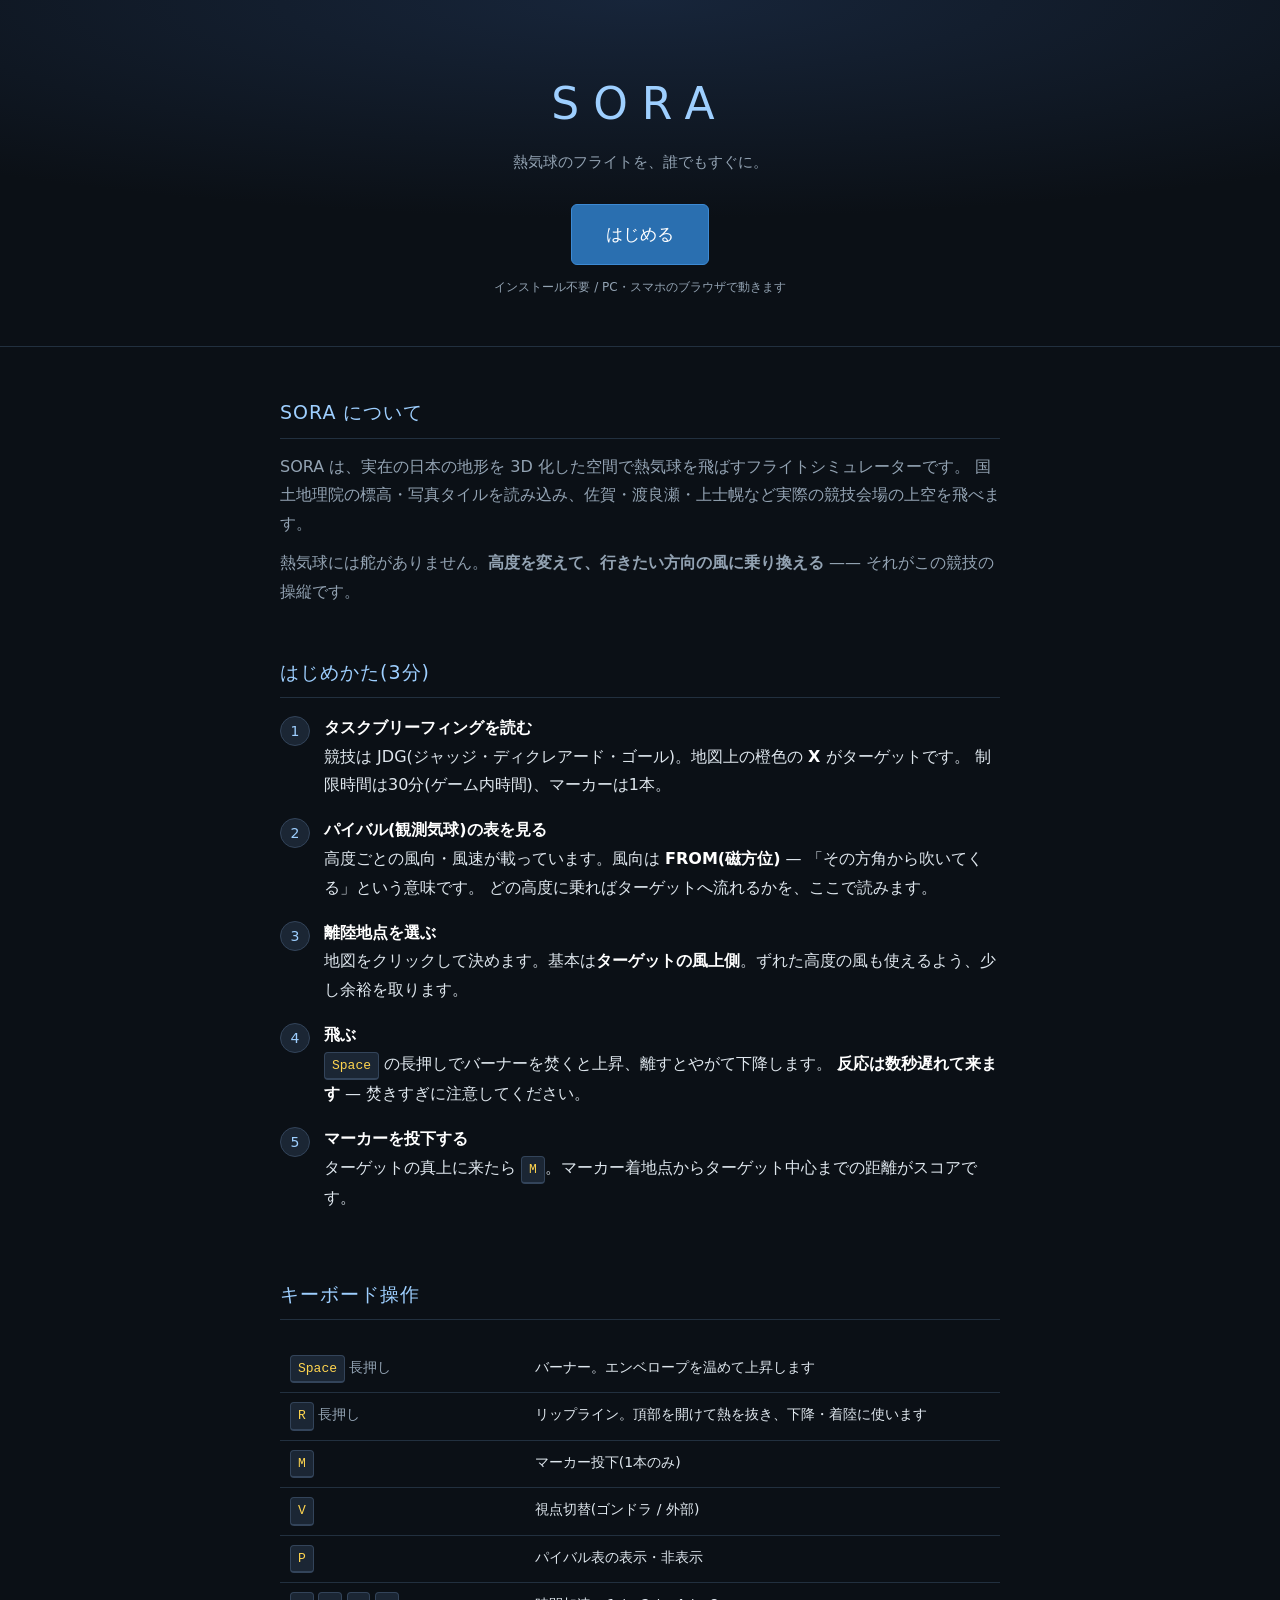
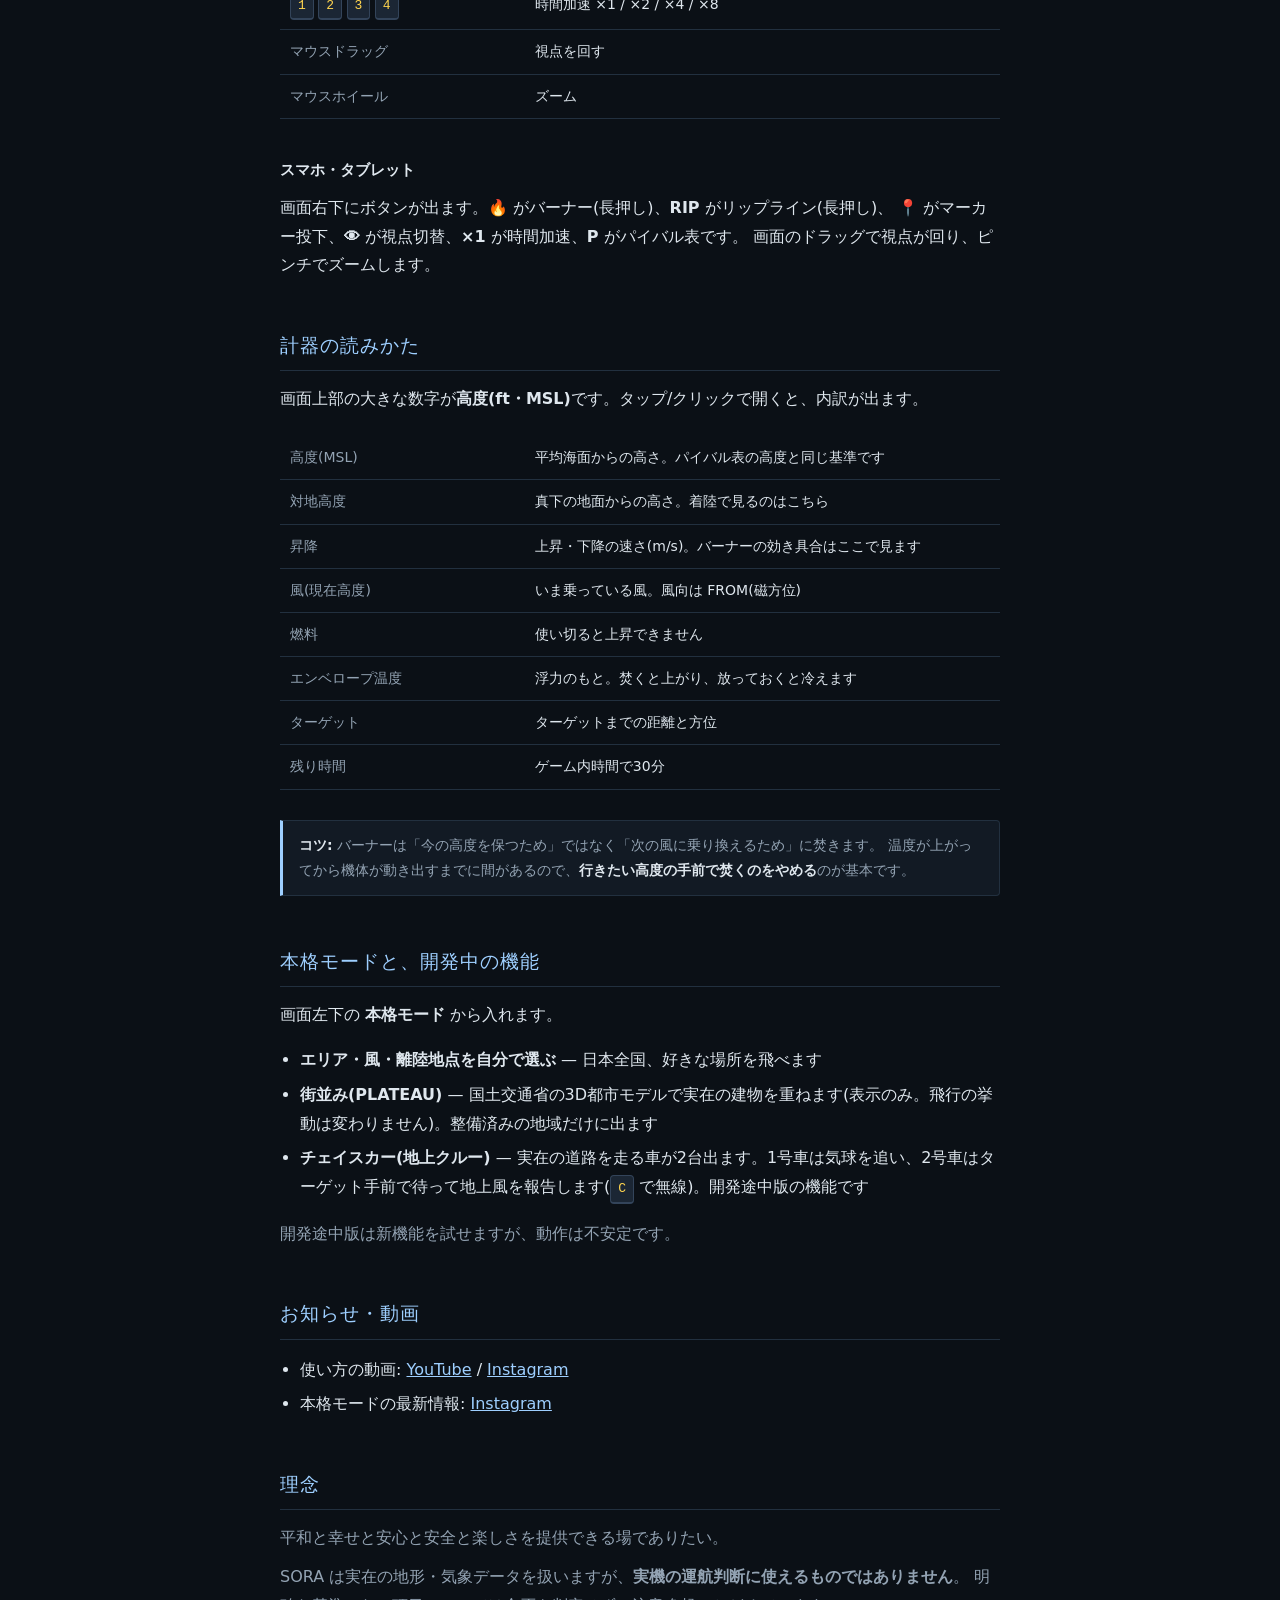
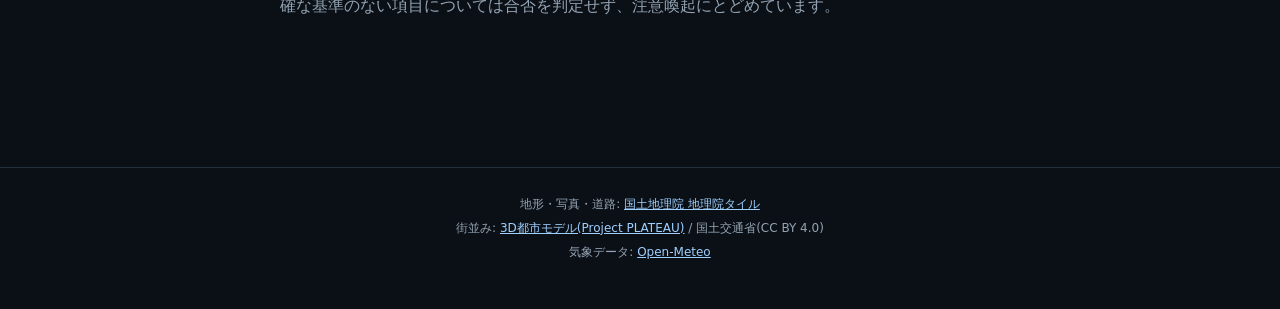
==== index.html @ 47272442 "チュートリアルのホームページを追加(リポジトリ直下 index.html) GitHub Pages の直下(https://rhitomigm-hash.github.io/GameTarget/)" ====
<!DOCTYPE html>
<html lang="ja">
<head>
<meta charset="utf-8">
<meta name="viewport" content="width=device-width, initial-scale=1">
<title>SORA — 熱気球フライトシミュレーター / 操作方法</title>
<meta name="description" content="SORA は実在の日本の地形を3D化した空間で熱気球を飛ばすフライトシミュレーターです。操作方法とはじめかた。">
<style>
  :root {
    --bg: #0b1016;
    --bg2: #121a24;
    --line: #22303f;
    --fg: #dfe7ee;
    --dim: #93a3b3;
    --accent: #9ecfff;
    --key: #ffd54f;
  }
  * { box-sizing: border-box; }
  body {
    margin: 0;
    background: var(--bg);
    color: var(--fg);
    font-family: "Hiragino Kaku Gothic ProN", "Yu Gothic", Meiryo, system-ui, sans-serif;
    line-height: 1.8;
    -webkit-text-size-adjust: 100%;
  }
  a { color: var(--accent); }
  .wrap { max-width: 760px; margin: 0 auto; padding: 0 20px 80px; }

  /* ---- ヘッダー ---- */
  header {
    text-align: center;
    padding: 64px 20px 48px;
    border-bottom: 1px solid var(--line);
    background: radial-gradient(120% 90% at 50% 0%, #17253a 0%, var(--bg) 70%);
  }
  .logo { font-size: 44px; letter-spacing: 14px; color: var(--accent); margin: 0 0 6px; font-weight: 400; }
  .tagline { color: var(--dim); margin: 0 0 28px; font-size: 15px; }
  .cta {
    display: inline-block; padding: 14px 34px; border-radius: 6px;
    background: #2a6fb0; color: #fff; text-decoration: none; font-size: 17px;
    border: 1px solid #3d8ad4;
  }
  .cta:hover { background: #337fc6; }
  .cta-note { color: var(--dim); font-size: 12px; margin-top: 12px; }

  /* ---- 本文 ---- */
  h2 {
    font-size: 19px; color: var(--accent); font-weight: 500;
    margin: 48px 0 14px; padding-bottom: 8px; border-bottom: 1px solid var(--line);
    letter-spacing: 1px;
  }
  h3 { font-size: 15px; color: var(--fg); margin: 26px 0 8px; font-weight: 600; }
  p { margin: 10px 0; }
  .lead { color: var(--dim); }

  /* ---- 操作表 ---- */
  .tablewrap { overflow-x: auto; }
  table { border-collapse: collapse; width: 100%; margin: 12px 0; font-size: 14px; }
  th, td { text-align: left; padding: 9px 10px; border-bottom: 1px solid var(--line); vertical-align: top; }
  th { color: var(--dim); font-weight: 500; white-space: nowrap; width: 34%; }
  kbd {
    display: inline-block; font-family: Consolas, monospace; font-size: 13px;
    color: var(--key); background: #1b2634; border: 1px solid #33445a;
    border-bottom-width: 2px; border-radius: 4px; padding: 1px 7px; white-space: nowrap;
  }

  /* ---- 手順 ---- */
  ol.steps { padding-left: 0; list-style: none; counter-reset: s; margin: 16px 0; }
  ol.steps > li {
    counter-increment: s; position: relative; padding: 0 0 16px 44px; margin: 0;
  }
  ol.steps > li::before {
    content: counter(s); position: absolute; left: 0; top: 2px;
    width: 28px; height: 28px; line-height: 28px; text-align: center;
    border-radius: 50%; background: #1b2634; border: 1px solid #33445a;
    color: var(--accent); font-size: 14px;
  }
  ol.steps b { color: #fff; }

  .note {
    background: var(--bg2); border: 1px solid var(--line); border-left: 3px solid var(--accent);
    border-radius: 0 4px 4px 0; padding: 12px 16px; margin: 18px 0; font-size: 14px; color: var(--dim);
  }
  .note b { color: var(--fg); }

  ul.plain { padding-left: 20px; }
  ul.plain li { margin: 6px 0; }

  footer {
    border-top: 1px solid var(--line); margin-top: 56px; padding: 24px 20px 48px;
    color: var(--dim); font-size: 12px; text-align: center; line-height: 2;
  }
  @media (max-width: 480px) {
    .logo { font-size: 34px; letter-spacing: 8px; }
    th { width: 40%; }
  }
</style>
</head>
<body>

<header>
  <h1 class="logo">SORA</h1>
  <p class="tagline">熱気球のフライトを、誰でもすぐに。</p>
  <a class="cta" href="./prototype/">はじめる</a>
  <div class="cta-note">インストール不要 / PC・スマホのブラウザで動きます</div>
</header>

<div class="wrap">

<h2>SORA について</h2>
<p class="lead">
  SORA は、実在の日本の地形を 3D 化した空間で熱気球を飛ばすフライトシミュレーターです。
  国土地理院の標高・写真タイルを読み込み、佐賀・渡良瀬・上士幌など実際の競技会場の上空を飛べます。
</p>
<p class="lead">
  熱気球には舵がありません。<b>高度を変えて、行きたい方向の風に乗り換える</b> —— それがこの競技の操縦です。
</p>

<h2>はじめかた(3分)</h2>
<ol class="steps">
  <li><b>タスクブリーフィングを読む</b><br>
    競技は JDG(ジャッジ・ディクレアード・ゴール)。地図上の橙色の <b>X</b> がターゲットです。
    制限時間は30分(ゲーム内時間)、マーカーは1本。</li>
  <li><b>パイバル(観測気球)の表を見る</b><br>
    高度ごとの風向・風速が載っています。風向は <b>FROM(磁方位)</b> — 「その方角から吹いてくる」という意味です。
    どの高度に乗ればターゲットへ流れるかを、ここで読みます。</li>
  <li><b>離陸地点を選ぶ</b><br>
    地図をクリックして決めます。基本は<b>ターゲットの風上側</b>。ずれた高度の風も使えるよう、少し余裕を取ります。</li>
  <li><b>飛ぶ</b><br>
    <kbd>Space</kbd> の長押しでバーナーを焚くと上昇、離すとやがて下降します。
    <b>反応は数秒遅れて来ます</b> — 焚きすぎに注意してください。</li>
  <li><b>マーカーを投下する</b><br>
    ターゲットの真上に来たら <kbd>M</kbd>。マーカー着地点からターゲット中心までの距離がスコアです。</li>
</ol>

<h2>キーボード操作</h2>
<div class="tablewrap">
<table>
  <tr><th><kbd>Space</kbd> 長押し</th><td>バーナー。エンベロープを温めて上昇します</td></tr>
  <tr><th><kbd>R</kbd> 長押し</th><td>リップライン。頂部を開けて熱を抜き、下降・着陸に使います</td></tr>
  <tr><th><kbd>M</kbd></th><td>マーカー投下(1本のみ)</td></tr>
  <tr><th><kbd>V</kbd></th><td>視点切替(ゴンドラ / 外部)</td></tr>
  <tr><th><kbd>P</kbd></th><td>パイバル表の表示・非表示</td></tr>
  <tr><th><kbd>1</kbd> <kbd>2</kbd> <kbd>3</kbd> <kbd>4</kbd></th><td>時間加速 ×1 / ×2 / ×4 / ×8</td></tr>
  <tr><th>マウスドラッグ</th><td>視点を回す</td></tr>
  <tr><th>マウスホイール</th><td>ズーム</td></tr>
</table>
</div>

<h3>スマホ・タブレット</h3>
<p>画面右下にボタンが出ます。<b>🔥</b> がバーナー(長押し)、<b>RIP</b> がリップライン(長押し)、
  <b>📍</b> がマーカー投下、<b>👁</b> が視点切替、<b>×1</b> が時間加速、<b>P</b> がパイバル表です。
  画面のドラッグで視点が回り、ピンチでズームします。</p>

<h2>計器の読みかた</h2>
<p>画面上部の大きな数字が<b>高度(ft・MSL)</b>です。タップ/クリックで開くと、内訳が出ます。</p>
<div class="tablewrap">
<table>
  <tr><th>高度(MSL)</th><td>平均海面からの高さ。パイバル表の高度と同じ基準です</td></tr>
  <tr><th>対地高度</th><td>真下の地面からの高さ。着陸で見るのはこちら</td></tr>
  <tr><th>昇降</th><td>上昇・下降の速さ(m/s)。バーナーの効き具合はここで見ます</td></tr>
  <tr><th>風(現在高度)</th><td>いま乗っている風。風向は FROM(磁方位)</td></tr>
  <tr><th>燃料</th><td>使い切ると上昇できません</td></tr>
  <tr><th>エンベロープ温度</th><td>浮力のもと。焚くと上がり、放っておくと冷えます</td></tr>
  <tr><th>ターゲット</th><td>ターゲットまでの距離と方位</td></tr>
  <tr><th>残り時間</th><td>ゲーム内時間で30分</td></tr>
</table>
</div>

<div class="note">
  <b>コツ:</b> バーナーは「今の高度を保つため」ではなく「次の風に乗り換えるため」に焚きます。
  温度が上がってから機体が動き出すまでに間があるので、<b>行きたい高度の手前で焚くのをやめる</b>のが基本です。
</div>

<h2>本格モードと、開発中の機能</h2>
<p>画面左下の <b>本格モード</b> から入れます。</p>
<ul class="plain">
  <li><b>エリア・風・離陸地点を自分で選ぶ</b> — 日本全国、好きな場所を飛べます</li>
  <li><b>街並み(PLATEAU)</b> — 国土交通省の3D都市モデルで実在の建物を重ねます(表示のみ。飛行の挙動は変わりません)。整備済みの地域だけに出ます</li>
  <li><b>チェイスカー(地上クルー)</b> — 実在の道路を走る車が2台出ます。1号車は気球を追い、2号車はターゲット手前で待って地上風を報告します(<kbd>C</kbd> で無線)。開発途中版の機能です</li>
</ul>
<p class="lead">開発途中版は新機能を試せますが、動作は不安定です。</p>

<h2>お知らせ・動画</h2>
<ul class="plain">
  <li>使い方の動画: <a href="https://youtube.com/shorts/CzceTExbo-c?si=IpRbXo7vmntgc5Gx" target="_blank" rel="noopener">YouTube</a> / <a href="https://www.instagram.com/supatory?utm_source=qr" target="_blank" rel="noopener">Instagram</a></li>
  <li>本格モードの最新情報: <a href="https://www.instagram.com/hotairballoongames2026?utm_source=qr" target="_blank" rel="noopener">Instagram</a></li>
</ul>

<h2>理念</h2>
<p class="lead">平和と幸せと安心と安全と楽しさを提供できる場でありたい。</p>
<p class="lead">
  SORA は実在の地形・気象データを扱いますが、<b>実機の運航判断に使えるものではありません</b>。
  明確な基準のない項目については合否を判定せず、注意喚起にとどめています。
</p>

</div>

<footer>
  地形・写真・道路: <a href="https://maps.gsi.go.jp/development/ichiran.html" target="_blank" rel="noopener">国土地理院 地理院タイル</a><br>
  街並み: <a href="https://www.mlit.go.jp/plateau/" target="_blank" rel="noopener">3D都市モデル(Project PLATEAU)</a> / 国土交通省(CC BY 4.0)<br>
  気象データ: <a href="https://open-meteo.com/" target="_blank" rel="noopener">Open-Meteo</a>
</footer>

</body>
</html>
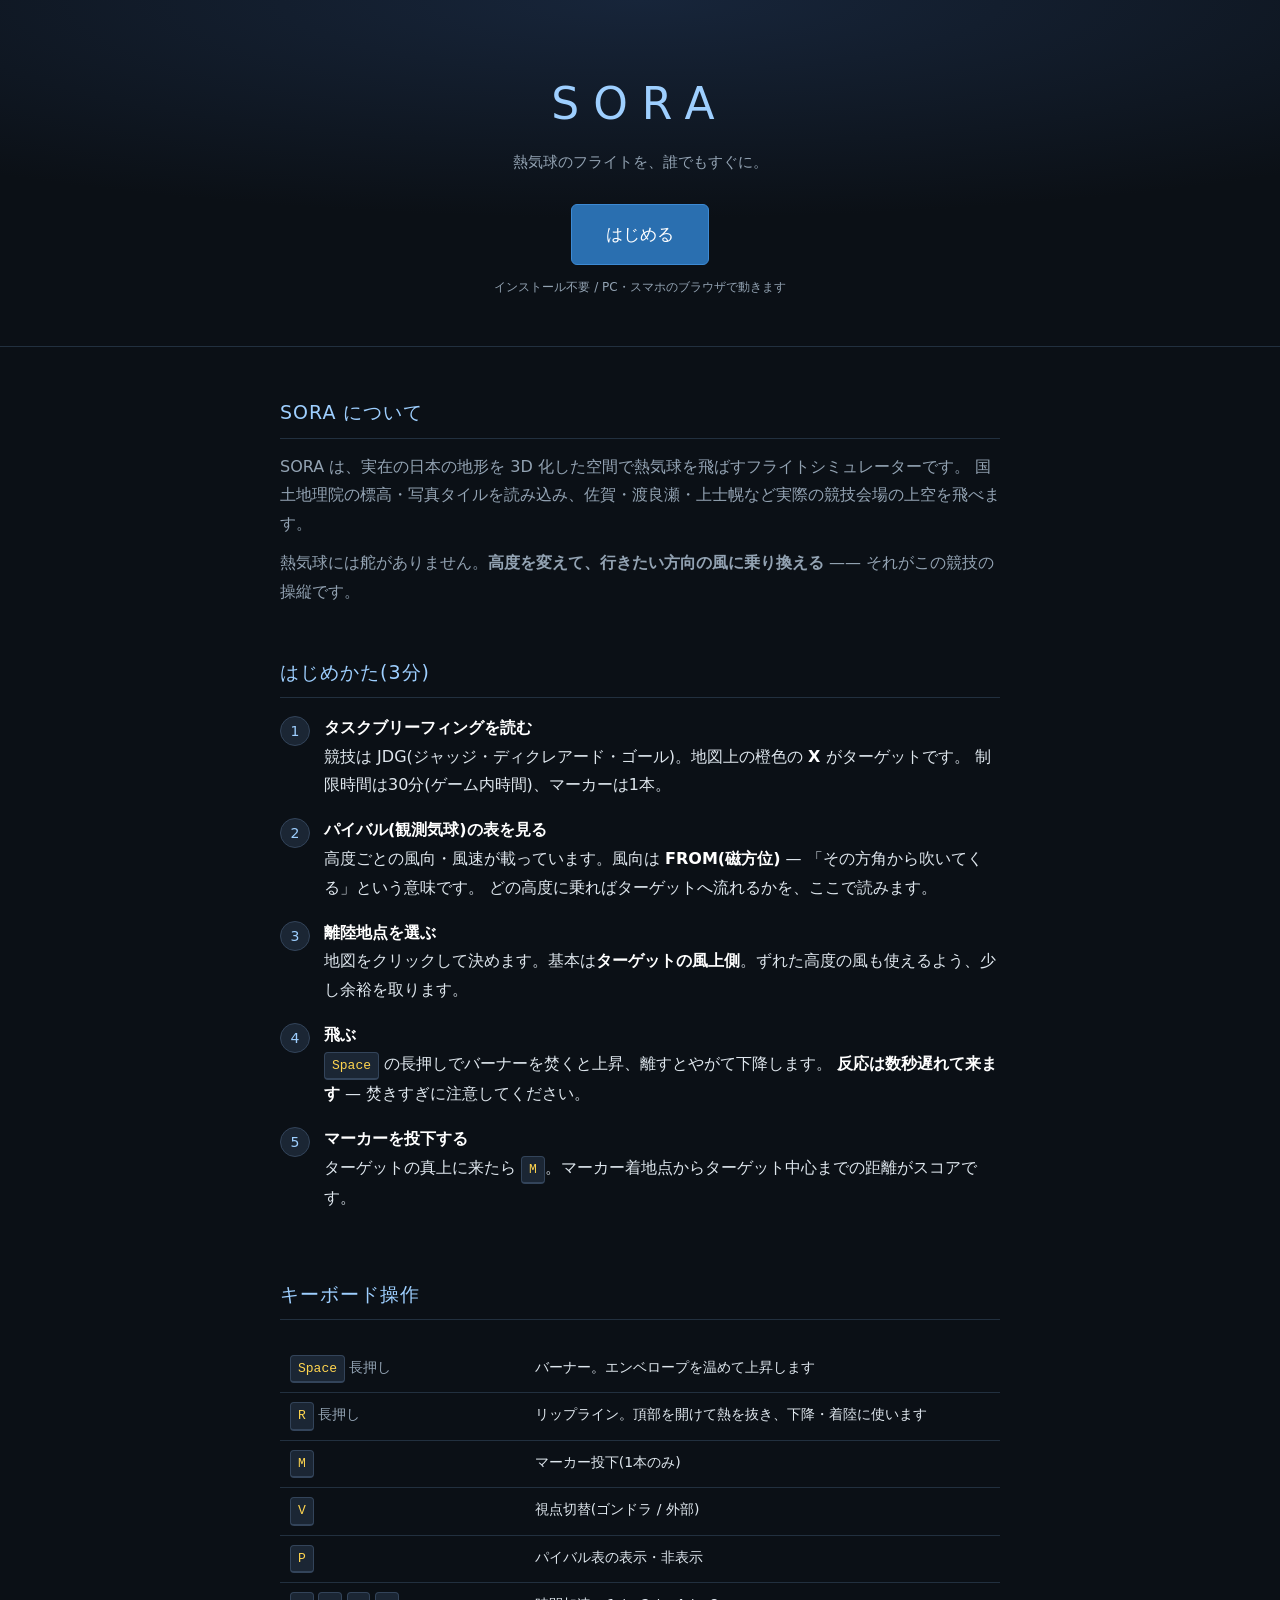
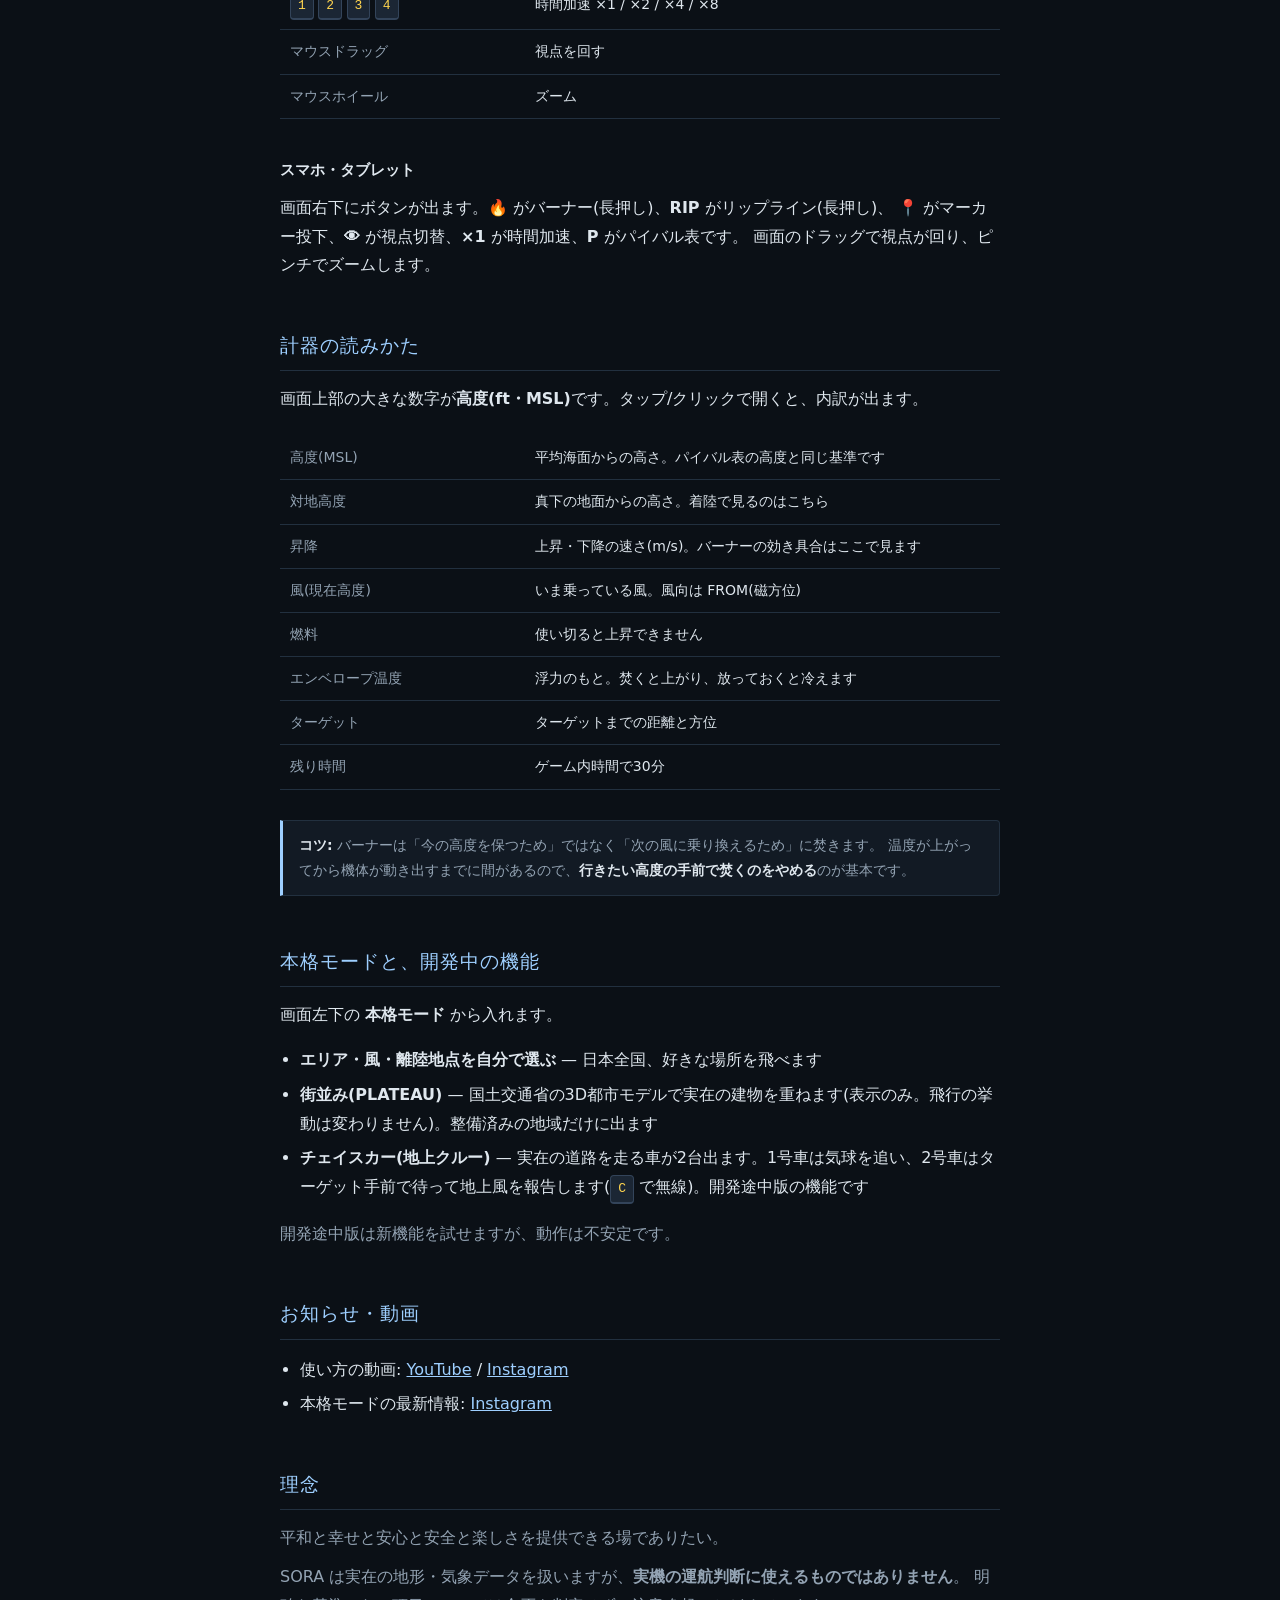
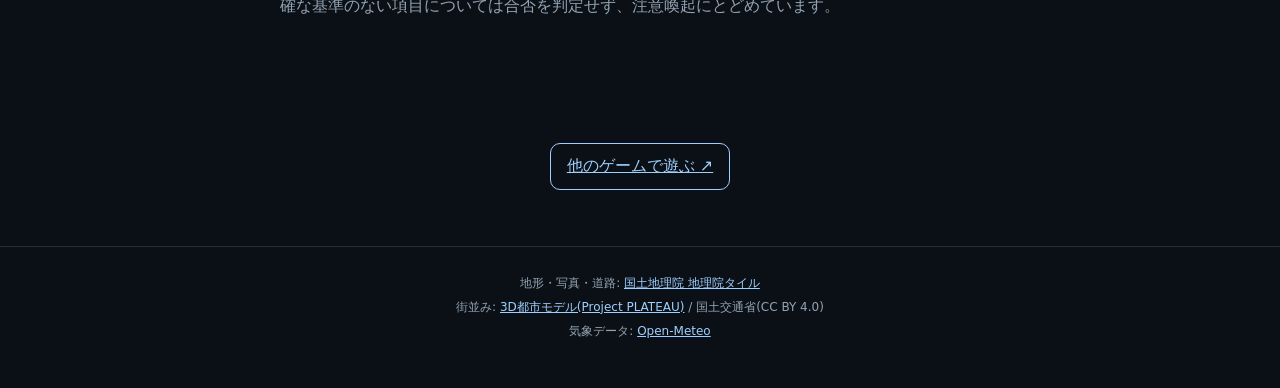
==== commit 1a1cb777: "Add link to shared game collection" ====
--- a/index.html
+++ b/index.html
@@ -197,6 +197,7 @@
 
 </div>
 
+<div style="text-align:center;margin:32px 16px"><a href="https://rhito-game-collection.rhitomigm.chatgpt.site" target="_blank" rel="noopener noreferrer" style="display:inline-flex;align-items:center;min-height:44px;padding:8px 16px;border:1px solid currentColor;border-radius:10px;font-size:16px">他のゲームで遊ぶ ↗</a></div>
 <footer>
   地形・写真・道路: <a href="https://maps.gsi.go.jp/development/ichiran.html" target="_blank" rel="noopener">国土地理院 地理院タイル</a><br>
   街並み: <a href="https://www.mlit.go.jp/plateau/" target="_blank" rel="noopener">3D都市モデル(Project PLATEAU)</a> / 国土交通省(CC BY 4.0)<br>
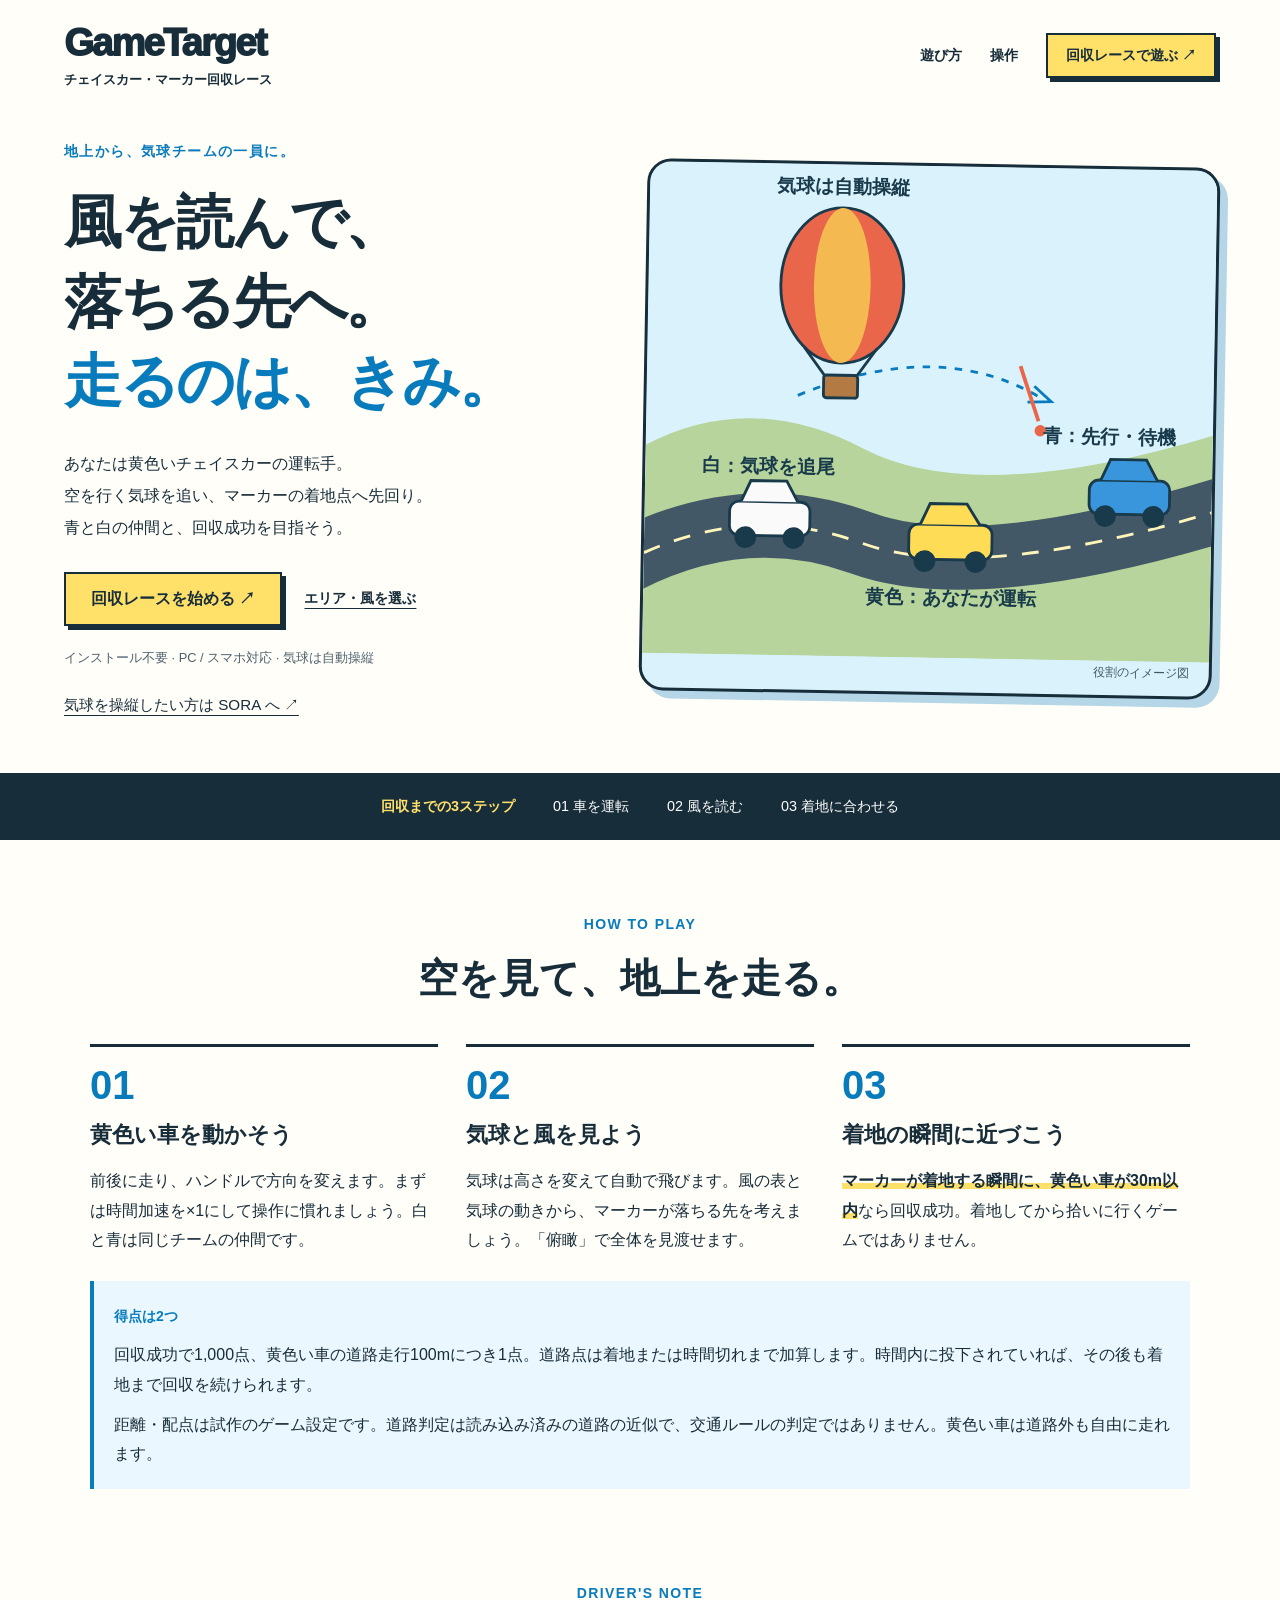
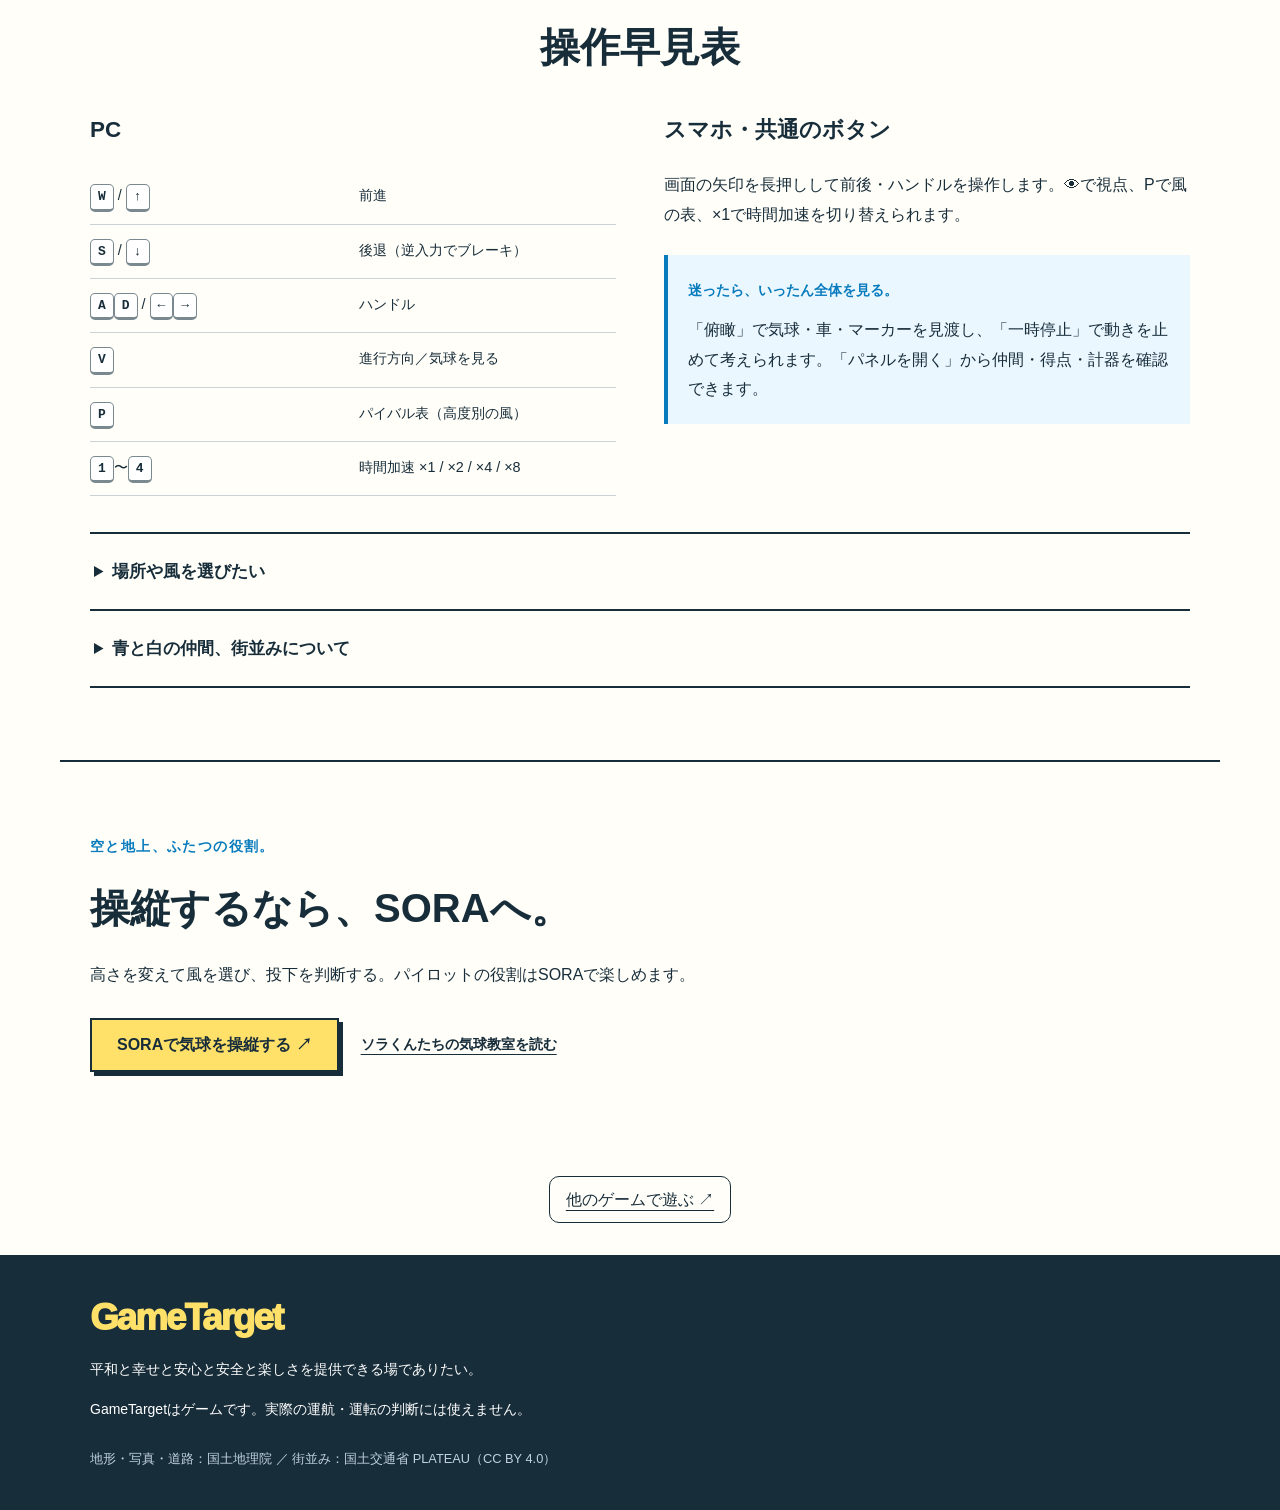
==== commit 083b96c2: "Add marker recovery race and GameTarget launch page" ====
--- a/index.html
+++ b/index.html
@@ -1,208 +1,74 @@
-<!DOCTYPE html>
+<!doctype html>
 <html lang="ja">
 <head>
-<meta charset="utf-8">
-<meta name="viewport" content="width=device-width, initial-scale=1">
-<title>SORA — 熱気球フライトシミュレーター / 操作方法</title>
-<meta name="description" content="SORA は実在の日本の地形を3D化した空間で熱気球を飛ばすフライトシミュレーターです。操作方法とはじめかた。">
-<style>
-  :root {
-    --bg: #0b1016;
-    --bg2: #121a24;
-    --line: #22303f;
-    --fg: #dfe7ee;
-    --dim: #93a3b3;
-    --accent: #9ecfff;
-    --key: #ffd54f;
-  }
-  * { box-sizing: border-box; }
-  body {
-    margin: 0;
-    background: var(--bg);
-    color: var(--fg);
-    font-family: "Hiragino Kaku Gothic ProN", "Yu Gothic", Meiryo, system-ui, sans-serif;
-    line-height: 1.8;
-    -webkit-text-size-adjust: 100%;
-  }
-  a { color: var(--accent); }
-  .wrap { max-width: 760px; margin: 0 auto; padding: 0 20px 80px; }
-
-  /* ---- ヘッダー ---- */
-  header {
-    text-align: center;
-    padding: 64px 20px 48px;
-    border-bottom: 1px solid var(--line);
-    background: radial-gradient(120% 90% at 50% 0%, #17253a 0%, var(--bg) 70%);
-  }
-  .logo { font-size: 44px; letter-spacing: 14px; color: var(--accent); margin: 0 0 6px; font-weight: 400; }
-  .tagline { color: var(--dim); margin: 0 0 28px; font-size: 15px; }
-  .cta {
-    display: inline-block; padding: 14px 34px; border-radius: 6px;
-    background: #2a6fb0; color: #fff; text-decoration: none; font-size: 17px;
-    border: 1px solid #3d8ad4;
-  }
-  .cta:hover { background: #337fc6; }
-  .cta-note { color: var(--dim); font-size: 12px; margin-top: 12px; }
-
-  /* ---- 本文 ---- */
-  h2 {
-    font-size: 19px; color: var(--accent); font-weight: 500;
-    margin: 48px 0 14px; padding-bottom: 8px; border-bottom: 1px solid var(--line);
-    letter-spacing: 1px;
-  }
-  h3 { font-size: 15px; color: var(--fg); margin: 26px 0 8px; font-weight: 600; }
-  p { margin: 10px 0; }
-  .lead { color: var(--dim); }
-
-  /* ---- 操作表 ---- */
-  .tablewrap { overflow-x: auto; }
-  table { border-collapse: collapse; width: 100%; margin: 12px 0; font-size: 14px; }
-  th, td { text-align: left; padding: 9px 10px; border-bottom: 1px solid var(--line); vertical-align: top; }
-  th { color: var(--dim); font-weight: 500; white-space: nowrap; width: 34%; }
-  kbd {
-    display: inline-block; font-family: Consolas, monospace; font-size: 13px;
-    color: var(--key); background: #1b2634; border: 1px solid #33445a;
-    border-bottom-width: 2px; border-radius: 4px; padding: 1px 7px; white-space: nowrap;
-  }
-
-  /* ---- 手順 ---- */
-  ol.steps { padding-left: 0; list-style: none; counter-reset: s; margin: 16px 0; }
-  ol.steps > li {
-    counter-increment: s; position: relative; padding: 0 0 16px 44px; margin: 0;
-  }
-  ol.steps > li::before {
-    content: counter(s); position: absolute; left: 0; top: 2px;
-    width: 28px; height: 28px; line-height: 28px; text-align: center;
-    border-radius: 50%; background: #1b2634; border: 1px solid #33445a;
-    color: var(--accent); font-size: 14px;
-  }
-  ol.steps b { color: #fff; }
-
-  .note {
-    background: var(--bg2); border: 1px solid var(--line); border-left: 3px solid var(--accent);
-    border-radius: 0 4px 4px 0; padding: 12px 16px; margin: 18px 0; font-size: 14px; color: var(--dim);
-  }
-  .note b { color: var(--fg); }
-
-  ul.plain { padding-left: 20px; }
-  ul.plain li { margin: 6px 0; }
-
-  footer {
-    border-top: 1px solid var(--line); margin-top: 56px; padding: 24px 20px 48px;
-    color: var(--dim); font-size: 12px; text-align: center; line-height: 2;
-  }
-  @media (max-width: 480px) {
-    .logo { font-size: 34px; letter-spacing: 8px; }
-    th { width: 40%; }
-  }
-</style>
+<meta charset="utf-8"><meta name="viewport" content="width=device-width, initial-scale=1">
+<title>GameTarget｜チェイスカー・マーカー回収レース</title>
+<meta name="description" content="黄色い車を運転し、気球が落とすマーカーの着地点へ。青と白の仲間と、風を読むマーカー回収ゲーム。">
+<meta name="theme-color" content="#087bbd">
+<link rel="stylesheet" href="./guide.css"><link rel="stylesheet" href="./entry.css">
+<script src="./sora-link.js" defer></script>
 </head>
 <body>
-
-<header>
-  <h1 class="logo">SORA</h1>
-  <p class="tagline">熱気球のフライトを、誰でもすぐに。</p>
-  <a class="cta" href="./prototype/">はじめる</a>
-  <div class="cta-note">インストール不要 / PC・スマホのブラウザで動きます</div>
-</header>
-
-<div class="wrap">
-
-<h2>SORA について</h2>
-<p class="lead">
-  SORA は、実在の日本の地形を 3D 化した空間で熱気球を飛ばすフライトシミュレーターです。
-  国土地理院の標高・写真タイルを読み込み、佐賀・渡良瀬・上士幌など実際の競技会場の上空を飛べます。
-</p>
-<p class="lead">
-  熱気球には舵がありません。<b>高度を変えて、行きたい方向の風に乗り換える</b> —— それがこの競技の操縦です。
-</p>
-
-<h2>はじめかた(3分)</h2>
-<ol class="steps">
-  <li><b>タスクブリーフィングを読む</b><br>
-    競技は JDG(ジャッジ・ディクレアード・ゴール)。地図上の橙色の <b>X</b> がターゲットです。
-    制限時間は30分(ゲーム内時間)、マーカーは1本。</li>
-  <li><b>パイバル(観測気球)の表を見る</b><br>
-    高度ごとの風向・風速が載っています。風向は <b>FROM(磁方位)</b> — 「その方角から吹いてくる」という意味です。
-    どの高度に乗ればターゲットへ流れるかを、ここで読みます。</li>
-  <li><b>離陸地点を選ぶ</b><br>
-    地図をクリックして決めます。基本は<b>ターゲットの風上側</b>。ずれた高度の風も使えるよう、少し余裕を取ります。</li>
-  <li><b>飛ぶ</b><br>
-    <kbd>Space</kbd> の長押しでバーナーを焚くと上昇、離すとやがて下降します。
-    <b>反応は数秒遅れて来ます</b> — 焚きすぎに注意してください。</li>
-  <li><b>マーカーを投下する</b><br>
-    ターゲットの真上に来たら <kbd>M</kbd>。マーカー着地点からターゲット中心までの距離がスコアです。</li>
-</ol>
-
-<h2>キーボード操作</h2>
-<div class="tablewrap">
-<table>
-  <tr><th><kbd>Space</kbd> 長押し</th><td>バーナー。エンベロープを温めて上昇します</td></tr>
-  <tr><th><kbd>R</kbd> 長押し</th><td>リップライン。頂部を開けて熱を抜き、下降・着陸に使います</td></tr>
-  <tr><th><kbd>M</kbd></th><td>マーカー投下(1本のみ)</td></tr>
-  <tr><th><kbd>V</kbd></th><td>視点切替(ゴンドラ / 外部)</td></tr>
-  <tr><th><kbd>P</kbd></th><td>パイバル表の表示・非表示</td></tr>
-  <tr><th><kbd>1</kbd> <kbd>2</kbd> <kbd>3</kbd> <kbd>4</kbd></th><td>時間加速 ×1 / ×2 / ×4 / ×8</td></tr>
-  <tr><th>マウスドラッグ</th><td>視点を回す</td></tr>
-  <tr><th>マウスホイール</th><td>ズーム</td></tr>
-</table>
+<a class="skip" href="#play">遊び方へスキップ</a>
+<header class="masthead"><a class="brand" href="./">GameTarget<span>チェイスカー・マーカー回収レース</span></a>
+<nav aria-label="メインナビゲーション"><a href="#play">遊び方</a><a href="#controls">操作</a><a class="button small" href="./prototype/">回収レースで遊ぶ ↗</a></nav></header>
+<main>
+<section class="hero" aria-labelledby="hero-title">
+<div><p class="eyebrow">地上から、気球チームの一員に。</p>
+<h1 id="hero-title">風を読んで、<br>落ちる先へ。<br><em>走るのは、きみ。</em></h1>
+<p class="intro">あなたは黄色いチェイスカーの運転手。<br>空を行く気球を追い、マーカーの着地点へ先回り。<br>青と白の仲間と、回収成功を目指そう。</p>
+<div class="actions"><a class="button" href="./prototype/">回収レースを始める ↗</a><a href="./prototype/?setup=1">エリア・風を選ぶ</a></div>
+<p class="meta">インストール不要 · PC / スマホ対応 · 気球は自動操縦</p>
+<p class="sora-route"><a data-sora-link="home" href="https://rhitomigm-hash.github.io/SORA/">気球を操縦したい方は SORA へ ↗</a></p></div>
+<div class="race-scene" role="img" aria-label="黄色い操作車、白い追尾車、青い先行車と気球の役割を示すイメージ図">
+<svg viewBox="0 0 600 520" aria-hidden="true">
+<rect width="600" height="520" rx="22" fill="#d9f2fc"/>
+<path d="M0 300Q110 240 230 300T600 280V520H0Z" fill="#b6d49b"/>
+<path d="M-30 430Q100 355 230 400T650 345" stroke="#435866" stroke-width="68" fill="none"/>
+<path d="M-30 430Q100 355 230 400T650 345" stroke="#fff4ba" stroke-width="3" stroke-dasharray="18 16" fill="none"/>
+<path d="M160 245Q310 180 420 245" fill="none" stroke="#087bbd" stroke-width="3" stroke-dasharray="8 9"/>
+<path d="M410 231l18 16-25 1" fill="none" stroke="#087bbd" stroke-width="3"/>
+<ellipse cx="205" cy="128" rx="65" ry="82" fill="#e9664b" stroke="#183a4b" stroke-width="3"/>
+<ellipse cx="205" cy="128" rx="30" ry="82" fill="#f4b951"/>
+<path d="M166 194l23 31h32l22-31" fill="none" stroke="#183a4b" stroke-width="3"/>
+<rect x="187" y="223" width="36" height="24" rx="3" fill="#b37b43" stroke="#183a4b" stroke-width="3"/>
+<path d="M395 210l20 58" stroke="#e9664b" stroke-width="4"/><circle cx="417" cy="278" r="6" fill="#e9664b"/>
+<g stroke="#183a4b" stroke-width="3">
+<g transform="translate(90 358)"><rect width="85" height="36" rx="10" fill="#fafafa"/><path d="M12 0l10-22h38l12 22" fill="#fafafa"/><circle cx="17" cy="38" r="10" fill="#183a4b"/><circle cx="68" cy="38" r="10" fill="#183a4b"/></g>
+<g transform="translate(280 379)"><rect width="88" height="37" rx="10" fill="#ffdc55"/><path d="M12 0l10-22h39l14 22" fill="#ffdc55"/><circle cx="17" cy="39" r="10" fill="#183a4b"/><circle cx="71" cy="39" r="10" fill="#183a4b"/></g>
+<g transform="translate(470 329)"><rect width="85" height="36" rx="10" fill="#3996dc"/><path d="M12 0l10-22h38l12 22" fill="#3996dc"/><circle cx="17" cy="38" r="10" fill="#183a4b"/><circle cx="68" cy="38" r="10" fill="#183a4b"/></g></g>
+<g fill="#183a4b" font-family="sans-serif" font-size="20" font-weight="700" text-anchor="middle">
+<text x="205" y="30">気球は自動操縦</text><text x="130" y="327">白：気球を追尾</text>
+<text x="325" y="463">黄色：あなたが運転</text><text x="490" y="290">青：先行・待機</text></g>
+</svg><p>役割のイメージ図</p></div>
+</section>
+<nav class="chapter-strip" aria-label="遊び方の流れ"><span>回収までの3ステップ</span><a href="#drive">01 車を運転</a><a href="#read">02 風を読む</a><a href="#catch">03 着地に合わせる</a></nav>
+<section id="play" class="section">
+<div class="section-heading"><p class="eyebrow">HOW TO PLAY</p><h2>空を見て、地上を走る。</h2></div>
+<div class="race-steps">
+<article id="drive"><span class="step-number">01</span><h3>黄色い車を動かそう</h3><p>前後に走り、ハンドルで方向を変えます。まずは時間加速を×1にして操作に慣れましょう。白と青は同じチームの仲間です。</p></article>
+<article id="read"><span class="step-number">02</span><h3>気球と風を見よう</h3><p>気球は高さを変えて自動で飛びます。風の表と気球の動きから、マーカーが落ちる先を考えましょう。「俯瞰」で全体を見渡せます。</p></article>
+<article id="catch"><span class="step-number">03</span><h3>着地の瞬間に近づこう</h3><p><strong>マーカーが着地する瞬間に、黄色い車が30m以内</strong>なら回収成功。着地してから拾いに行くゲームではありません。</p></article>
 </div>
-
-<h3>スマホ・タブレット</h3>
-<p>画面右下にボタンが出ます。<b>🔥</b> がバーナー(長押し)、<b>RIP</b> がリップライン(長押し)、
-  <b>📍</b> がマーカー投下、<b>👁</b> が視点切替、<b>×1</b> が時間加速、<b>P</b> がパイバル表です。
-  画面のドラッグで視点が回り、ピンチでズームします。</p>
-
-<h2>計器の読みかた</h2>
-<p>画面上部の大きな数字が<b>高度(ft・MSL)</b>です。タップ/クリックで開くと、内訳が出ます。</p>
-<div class="tablewrap">
-<table>
-  <tr><th>高度(MSL)</th><td>平均海面からの高さ。パイバル表の高度と同じ基準です</td></tr>
-  <tr><th>対地高度</th><td>真下の地面からの高さ。着陸で見るのはこちら</td></tr>
-  <tr><th>昇降</th><td>上昇・下降の速さ(m/s)。バーナーの効き具合はここで見ます</td></tr>
-  <tr><th>風(現在高度)</th><td>いま乗っている風。風向は FROM(磁方位)</td></tr>
-  <tr><th>燃料</th><td>使い切ると上昇できません</td></tr>
-  <tr><th>エンベロープ温度</th><td>浮力のもと。焚くと上がり、放っておくと冷えます</td></tr>
-  <tr><th>ターゲット</th><td>ターゲットまでの距離と方位</td></tr>
-  <tr><th>残り時間</th><td>ゲーム内時間で30分</td></tr>
-</table>
-</div>
-
-<div class="note">
-  <b>コツ:</b> バーナーは「今の高度を保つため」ではなく「次の風に乗り換えるため」に焚きます。
-  温度が上がってから機体が動き出すまでに間があるので、<b>行きたい高度の手前で焚くのをやめる</b>のが基本です。
-</div>
-
-<h2>本格モードと、開発中の機能</h2>
-<p>画面左下の <b>本格モード</b> から入れます。</p>
-<ul class="plain">
-  <li><b>エリア・風・離陸地点を自分で選ぶ</b> — 日本全国、好きな場所を飛べます</li>
-  <li><b>街並み(PLATEAU)</b> — 国土交通省の3D都市モデルで実在の建物を重ねます(表示のみ。飛行の挙動は変わりません)。整備済みの地域だけに出ます</li>
-  <li><b>チェイスカー(地上クルー)</b> — 実在の道路を走る車が2台出ます。1号車は気球を追い、2号車はターゲット手前で待って地上風を報告します(<kbd>C</kbd> で無線)。開発途中版の機能です</li>
-</ul>
-<p class="lead">開発途中版は新機能を試せますが、動作は不安定です。</p>
-
-<h2>お知らせ・動画</h2>
-<ul class="plain">
-  <li>使い方の動画: <a href="https://youtube.com/shorts/CzceTExbo-c?si=IpRbXo7vmntgc5Gx" target="_blank" rel="noopener">YouTube</a> / <a href="https://www.instagram.com/supatory?utm_source=qr" target="_blank" rel="noopener">Instagram</a></li>
-  <li>本格モードの最新情報: <a href="https://www.instagram.com/hotairballoongames2026?utm_source=qr" target="_blank" rel="noopener">Instagram</a></li>
-</ul>
-
-<h2>理念</h2>
-<p class="lead">平和と幸せと安心と安全と楽しさを提供できる場でありたい。</p>
-<p class="lead">
-  SORA は実在の地形・気象データを扱いますが、<b>実機の運航判断に使えるものではありません</b>。
-  明確な基準のない項目については合否を判定せず、注意喚起にとどめています。
-</p>
-
-</div>
-
+<div class="note"><b>得点は2つ</b><p>回収成功で1,000点、黄色い車の道路走行100mにつき1点。道路点は着地または時間切れまで加算します。時間内に投下されていれば、その後も着地まで回収を続けられます。</p><p>距離・配点は試作のゲーム設定です。道路判定は読み込み済みの道路の近似で、交通ルールの判定ではありません。黄色い車は道路外も自由に走れます。</p></div>
+</section>
+<section id="controls" class="section reference">
+<div class="section-heading"><p class="eyebrow">DRIVER'S NOTE</p><h2>操作早見表</h2></div>
+<div class="reference-grid"><div><h3>PC</h3><dl class="controls">
+<div><dt><kbd>W</kbd> / <kbd>↑</kbd></dt><dd>前進</dd></div>
+<div><dt><kbd>S</kbd> / <kbd>↓</kbd></dt><dd>後退（逆入力でブレーキ）</dd></div>
+<div><dt><kbd>A</kbd><kbd>D</kbd> / <kbd>←</kbd><kbd>→</kbd></dt><dd>ハンドル</dd></div>
+<div><dt><kbd>V</kbd></dt><dd>進行方向／気球を見る</dd></div>
+<div><dt><kbd>P</kbd></dt><dd>パイバル表（高度別の風）</dd></div>
+<div><dt><kbd>1</kbd>〜<kbd>4</kbd></dt><dd>時間加速 ×1 / ×2 / ×4 / ×8</dd></div>
+</dl></div><div><h3>スマホ・共通のボタン</h3><p>画面の矢印を長押しして前後・ハンドルを操作します。👁で視点、Pで風の表、×1で時間加速を切り替えられます。</p><div class="note"><b>迷ったら、いったん全体を見る。</b><p>「俯瞰」で気球・車・マーカーを見渡し、「一時停止」で動きを止めて考えられます。「パネルを開く」から仲間・得点・計器を確認できます。</p></div></div></div>
+<details><summary>場所や風を選びたい</summary><div class="detail-content"><p>エリアを選び、風の表を確認・編集して、地図で気球の離陸地点を選びます。黄色い車はその近くから出発します。条件URLも共有できます。</p><a class="button small" href="./prototype/?setup=1">エリア・風・出発地点を選ぶ ↗</a></div></details>
+<details><summary>青と白の仲間、街並みについて</summary><div class="detail-content"><p>白は気球を追尾し、青はターゲット付近へ先行・待機します。青の100m以内への進入制限はゲーム内設定です。道路がつながっていなければ、到達できる範囲で待機します。</p><p>「レース設定」で街並みを選べます。PLATEAUの整備済み地域のみで表示され、建物による通行制限はありません。</p></div></details>
+</section>
+<section class="section next-flight"><p class="eyebrow">空と地上、ふたつの役割。</p><h2>操縦するなら、SORAへ。</h2><p>高さを変えて風を選び、投下を判断する。パイロットの役割はSORAで楽しめます。</p>
+<div class="actions"><a class="button" data-sora-link="home" href="https://rhitomigm-hash.github.io/SORA/">SORAで気球を操縦する ↗</a><a href="./balloon-guide.html">ソラくんたちの気球教室を読む</a></div></section>
+</main>
 <div style="text-align:center;margin:32px 16px"><a href="https://rhito-game-collection.rhitomigm.chatgpt.site" target="_blank" rel="noopener noreferrer" style="display:inline-flex;align-items:center;min-height:44px;padding:8px 16px;border:1px solid currentColor;border-radius:10px;font-size:16px">他のゲームで遊ぶ ↗</a></div>
-<footer>
-  地形・写真・道路: <a href="https://maps.gsi.go.jp/development/ichiran.html" target="_blank" rel="noopener">国土地理院 地理院タイル</a><br>
-  街並み: <a href="https://www.mlit.go.jp/plateau/" target="_blank" rel="noopener">3D都市モデル(Project PLATEAU)</a> / 国土交通省(CC BY 4.0)<br>
-  気象データ: <a href="https://open-meteo.com/" target="_blank" rel="noopener">Open-Meteo</a>
-</footer>
-
-</body>
-</html>
+<footer><a class="brand" href="./">GameTarget</a><p>平和と幸せと安心と安全と楽しさを提供できる場でありたい。</p><p>GameTargetはゲームです。実際の運航・運転の判断には使えません。</p>
+<p class="credits">地形・写真・道路：国土地理院 ／ 街並み：国土交通省 PLATEAU（CC BY 4.0）</p></footer>
+</body></html>
--- a/guide.css
+++ b/guide.css
@@ -0,0 +1,4 @@
+:root{--ink:#182d3a;--blue:#087bbd;--yellow:#ffe16a;--line:2px solid var(--ink);font-family:'Yu Gothic','Hiragino Kaku Gothic ProN',Meiryo,sans-serif;color:var(--ink);background:#fffef8;font-size:16px;line-height:1.85;font-weight:500}*{box-sizing:border-box}html{scroll-behavior:smooth;scroll-padding-top:24px}body{margin:0}a{color:inherit;text-underline-offset:5px}a:hover{color:#00669f}a:focus-visible,summary:focus-visible{outline:3px solid #e96126;outline-offset:5px}img{display:block;max-width:100%;object-fit:cover}h1,h2,h3,p{margin:0}p+p{margin-top:1em}h2{font-size:clamp(1.6rem,3.2vw,2.5rem);line-height:1.5;font-weight:900}h3{font-size:1.4rem;line-height:1.5}strong{background:linear-gradient(transparent 65%,#ffe16a 65%)}.skip{position:absolute;left:12px;top:-80px;z-index:5;background:white;padding:12px}.skip:focus{top:12px}.masthead{max-width:1440px;margin:auto;display:flex;align-items:center;justify-content:space-between;gap:24px;padding:24px 5%}.brand{font-family:Arial,sans-serif;font-size:2.3rem;line-height:1;font-weight:950;letter-spacing:-2px;text-decoration:none}.brand span{display:block;font-family:Meiryo,sans-serif;letter-spacing:0;font-size:.8rem;margin-top:12px}.masthead nav{display:flex;align-items:center;gap:28px;font-size:.9rem;font-weight:700}.masthead nav>a:not(.button){text-decoration:none}.button{display:inline-flex;align-items:center;justify-content:center;min-height:52px;padding:13px 25px;background:var(--yellow);color:var(--ink);border:var(--line);box-shadow:4px 4px 0 var(--ink);font-weight:900;text-decoration:none;line-height:1.5;transition:transform .15s,box-shadow .15s}.button:hover{transform:translate(2px,2px);box-shadow:2px 2px 0 var(--ink);color:var(--ink);background:#ffeb97}.button.small{font-size:.9rem;min-height:44px;padding:10px 18px}.hero{max-width:1440px;margin:auto;padding:28px 5% 54px;display:grid;grid-template-columns:1fr 1.1fr;gap:5%;align-items:center}.eyebrow{font-size:.875rem;font-weight:900;letter-spacing:.1em;color:var(--blue);margin-bottom:18px}.hero h1{font-size:clamp(2.6rem,5.2vw,4.8rem);line-height:1.38;letter-spacing:-.04em;font-weight:950}.hero em{font-style:normal;color:var(--blue)}.intro{margin-top:26px;line-height:2}.actions{display:flex;align-items:center;flex-wrap:wrap;gap:22px;margin-top:28px}.actions>a:not(.button){font-size:.9rem;font-weight:800}.meta{font-size:.8rem;margin-top:20px;color:#4e626e}.hero-art{position:relative;border:3px solid var(--ink);transform:rotate(1.5deg);box-shadow:9px 9px 0 #c5eaf9;height:650px;max-height:66vw}.hero-art>img{height:100%;width:100%;object-position:50% 42%}.hero-bubble{position:absolute;top:24px;left:-28px;background:white;border:var(--line);border-radius:50%;padding:24px 32px;font-size:1rem;font-weight:900;transform:rotate(-5deg);box-shadow:3px 3px 0 var(--ink)}.hero-stamp{position:absolute;bottom:22px;right:-16px;background:var(--yellow);padding:9px 22px;border:var(--line);font-weight:900;transform:rotate(-7deg)}.chapter-strip{background:var(--ink);color:white;display:flex;justify-content:center;align-items:center;gap:38px;flex-wrap:wrap;padding:20px 24px;font-size:.9rem}.chapter-strip span{color:var(--yellow);font-weight:900}.chapter-strip a{text-decoration:none}.chapter-strip a:hover{color:var(--yellow)}.section{max-width:1160px;margin:auto;padding:72px 30px}.section-heading{text-align:center;margin-bottom:36px}.section-heading .eyebrow{margin-bottom:10px}.section-heading>p:last-child:not(.eyebrow){margin-top:16px}.cast-grid{display:grid;grid-template-columns:1fr 1fr;gap:28px}.cast-grid article{display:grid;grid-template-columns:145px 1fr;align-items:center;gap:24px;border-bottom:var(--line);padding:18px 0 30px}.cast-grid img{width:145px;height:185px;border:var(--line);object-position:54% 45%}.cast-robo img{object-fit:contain;background:white}.tag{font-size:.875rem;color:var(--blue);font-weight:800}.cast-grid h3{margin:6px 0 12px;font-size:1.6rem}.cast-grid p{font-size:1rem}.lessons{padding-top:26px}.lesson{border:3px solid var(--ink);margin-top:36px;background:white;box-shadow:6px 6px 0 var(--ink);scroll-margin-top:28px}.lesson-heading{display:flex;align-items:center;gap:24px;background:var(--yellow);border-bottom:3px solid var(--ink);padding:22px 30px}.lesson-heading>span{font:900 3.5rem/1 Arial,sans-serif;letter-spacing:-4px}.lesson-heading p{font-size:.875rem}.lesson-heading h3{font-size:clamp(1.35rem,2.7vw,2rem);font-weight:900;margin-top:3px}.lesson-body{display:grid;grid-template-columns:1.25fr 1fr;gap:32px;padding:32px}.dialogue{display:grid;gap:22px}.speech{position:relative;border:var(--line);border-radius:18px;padding:16px 20px;font-size:1rem}.speech b{font-size:.875rem;display:block;margin-bottom:6px}.speech.sora{margin-right:26px;background:#fffdf0}.speech.robo{margin-left:26px;background:#eef9ff}.speech.sora b{color:#886015}.speech.robo b{color:#066798}.speech:before{content:'';position:absolute;width:12px;height:12px;top:25px;background:inherit;border-bottom:var(--line);border-left:var(--line);left:-8px;transform:rotate(45deg)}.speech.robo:before{left:auto;right:-8px;transform:rotate(225deg)}kbd{display:inline-block;border:1px solid #7a8990;border-bottom:3px solid #7a8990;border-radius:5px;background:#fff;padding:0 7px;font:700 .9em/1.8 Consolas,monospace;white-space:nowrap;color:var(--ink)}.lesson aside{align-self:center;text-align:center;padding:28px 18px;background:radial-gradient(#bbd9e7 1px,transparent 1px) 0 0/9px 9px,#f2faff;border:var(--line)}.panel-label{font-size:.875rem;display:block;font-weight:800;margin-bottom:24px}.big-key{display:grid;justify-items:center;gap:10px;margin:24px 0}.big-key kbd{font-size:2.4rem;padding:2px 22px;border:var(--line);border-bottom-width:6px}.big-key span{font-weight:800}.key-panel p,.target-panel p{margin:22px 0}.key-panel>a{font-weight:800}.wind-layer{display:flex;justify-content:space-between;align-items:center;gap:12px;padding:21px 12px;border-bottom:1px dashed #5b96ae;background:#d4ecfc}.wind-layer:nth-child(3){background:#e5f3ff}.wind-layer:nth-child(4){background:#f1f9ff}.wind-layer b{font-size:2rem;color:#086d9b;white-space:nowrap}.wind-layer span{font-size:.875rem;font-weight:800}.wind-panel p{font-size:.875rem;margin-top:24px}.target-x{display:block;color:#e55b19;background:none;font-size:9rem;line-height:1.1;font-family:Arial,sans-serif}.adventure{margin:48px 0 12px;position:relative;border:3px solid var(--ink);overflow:hidden}.adventure img{width:100%;height:auto}.adventure figcaption{background:var(--ink);color:white;padding:12px 24px;font-size:1.1rem;font-weight:800}.reference{padding-top:20px}.reference-grid{display:grid;grid-template-columns:1fr 1fr;gap:48px}.reference h3{margin-bottom:24px}.controls{margin:0}.controls>div{display:grid;grid-template-columns:1fr 1fr;gap:12px;border-bottom:1px solid #c9d3d8;padding:12px 0;font-size:.9rem}dd{margin:0}.note{background:#eaf7ff;border-left:4px solid var(--blue);padding:20px;margin-top:26px}.note>b{font-size:.875rem;color:var(--blue)}.note p{margin-top:10px}details{border-bottom:var(--line)}details:first-of-type{margin-top:36px;border-top:var(--line)}summary{padding:22px 4px;font-size:1.05rem;font-weight:800;cursor:pointer}summary:hover{color:var(--blue)}.detail-content{padding:0 24px 28px}.detail-content .button{margin:20px 0}.instruments>div{display:grid;grid-template-columns:180px 1fr;gap:18px;padding:10px 0}.instruments dt{font-weight:800}.workshop{display:grid;grid-template-columns:.85fr 1fr;gap:70px;align-items:center;border-top:var(--line);padding-top:60px}.workshop>img{width:100%;height:auto;border:var(--line);transform:rotate(-2deg);box-shadow:6px 6px 0 #d5e5ec}.workshop h2{font-size:clamp(1.8rem,3.4vw,3rem);margin-bottom:28px}.closing-line{font-weight:900;margin:26px 0!important}.links{padding-top:20px;padding-bottom:60px}.links h2{font-size:1.3rem;margin-bottom:20px}.links a{display:inline-block;margin:0 24px 14px 0;font-size:.9rem}footer{background:var(--ink);color:#fff;padding:45px max(24px,calc((100% - 1100px)/2));font-size:.875rem}footer .brand{display:inline-block;color:var(--yellow);margin-bottom:20px}footer .credits{font-size:.8rem;color:#bfd3df;margin-top:24px}footer a:hover{color:#ffe16a}
+@media(max-width:950px){.masthead{align-items:flex-start}.masthead nav{gap:16px}.masthead nav>a:not(.button){display:none}.hero{gap:28px}.hero-art{height:550px}.hero-bubble{left:-18px;padding:18px;font-size:.875rem}.cast-grid article{grid-template-columns:100px 1fr;gap:16px}.cast-grid img{width:100px;height:150px}.lesson-body{gap:22px;padding:24px}.reference-grid{gap:28px}.workshop{gap:40px}.chapter-strip{gap:20px}.hero .actions{gap:18px}.hero .button{font-size:.9rem;padding:12px 16px}}
+@media(max-width:680px){.masthead{padding:20px;gap:10px}.brand{font-size:2rem}.brand span{font-size:.75rem;line-height:1.6;max-width:180px;margin-top:7px}.masthead .button.small{font-size:.875rem;padding:9px 12px}.hero{padding:20px 24px 40px;grid-template-columns:1fr;gap:32px}.hero h1{font-size:clamp(2.6rem,10vw,4rem)}.hero h1 br:nth-child(2){display:none}.hero .eyebrow{margin-bottom:12px}.intro{font-size:1rem;margin-top:18px}.hero-art{height:460px;max-height:none;margin:0 6px}.hero-art>img{object-position:50% 43%}.hero-bubble{font-size:.875rem;left:-12px;top:18px}.hero-stamp{right:-10px;font-size:.9rem}.chapter-strip{display:grid;grid-template-columns:1fr;gap:10px;padding:22px 28px}.chapter-strip a{padding:3px 0}.section{padding:48px 22px}.section-heading{margin-bottom:26px}.cast-grid{grid-template-columns:1fr;gap:14px}.cast-grid article{grid-template-columns:100px 1fr;gap:18px}.cast-grid img{width:100px;height:160px}.cast-grid h3{font-size:1.4rem}.lesson-heading{padding:18px 16px;gap:16px}.lesson-heading>span{font-size:2.6rem;letter-spacing:-2px}.lesson-body{grid-template-columns:1fr;padding:22px 16px}.speech{padding:14px}.speech.sora{margin-right:16px}.speech.robo{margin-left:16px}.lesson aside{width:100%;padding:24px 16px}.key-panel{display:grid;grid-template-columns:1fr 1fr;gap:12px}.key-panel>.panel-label,.key-panel>p,.key-panel>a{grid-column:1/-1}.key-panel .panel-label{margin-bottom:0}.big-key{margin:6px 0}.big-key kbd{font-size:1.5rem;padding:2px 12px}.big-key span{font-size:.875rem}.key-panel p{margin:8px 0}.adventure{margin:36px 0 0}.adventure figcaption{font-size:.875rem;padding:10px 12px}.reference-grid{grid-template-columns:1fr;gap:36px}.instruments>div{grid-template-columns:1fr;gap:4px}.detail-content{padding:0 8px 24px}.workshop{grid-template-columns:1fr;gap:32px}.workshop>img{width:min(100%,380px);justify-self:center}.workshop h2 br{display:none}.links{padding-top:12px}.links a{display:block;margin:14px 0}footer{padding:36px 24px}.lessons{padding-top:10px}}
+@media(prefers-reduced-motion:reduce){html{scroll-behavior:auto}.button{transition:none}}
--- a/entry.css
+++ b/entry.css
@@ -0,0 +1,23 @@
+.masthead { flex-wrap: wrap; }
+.masthead .brand { font-size: clamp(1.7rem, 3vw, 2.4rem); }
+.masthead .brand span { max-width: none; }
+.hero h1 { font-size: clamp(2.3rem, 4.5vw, 4.1rem); }
+.race-scene { border: 3px solid var(--ink); border-radius: 24px; background: #d9f2fc; box-shadow: 8px 8px 0 #b5d6e7; transform: rotate(1deg); overflow: hidden; }
+.race-scene svg { display: block; width: 100%; height: auto; }
+.race-scene p { text-align: right; padding: 0 20px 12px; font-size: .75rem; color: #435866; }
+.sora-route { margin-top: 22px; font-size: .95rem; }
+.race-steps { display: grid; grid-template-columns: repeat(3, 1fr); gap: 28px; }
+.race-steps article { border-top: 3px solid var(--ink); padding-top: 18px; }
+.race-steps h3 { margin: 10px 0 14px; }
+.step-number { font: 900 2.5rem/1 Arial, sans-serif; color: var(--blue); }
+.next-flight { border-top: var(--line); }
+.next-flight h2 { margin-bottom: 22px; }
+@media (max-width: 680px) {
+  .race-steps { grid-template-columns: 1fr; }
+  .hero { padding-inline: 22px; }
+  .hero h1 { font-size: clamp(2rem, 8vw, 3rem); }
+  .hero h1 br:nth-child(2) { display: initial; }
+  .race-scene { margin-right: 8px; }
+  .masthead nav { width: 100%; }
+  .hero .actions { align-items: flex-start; flex-direction: column; }
+}
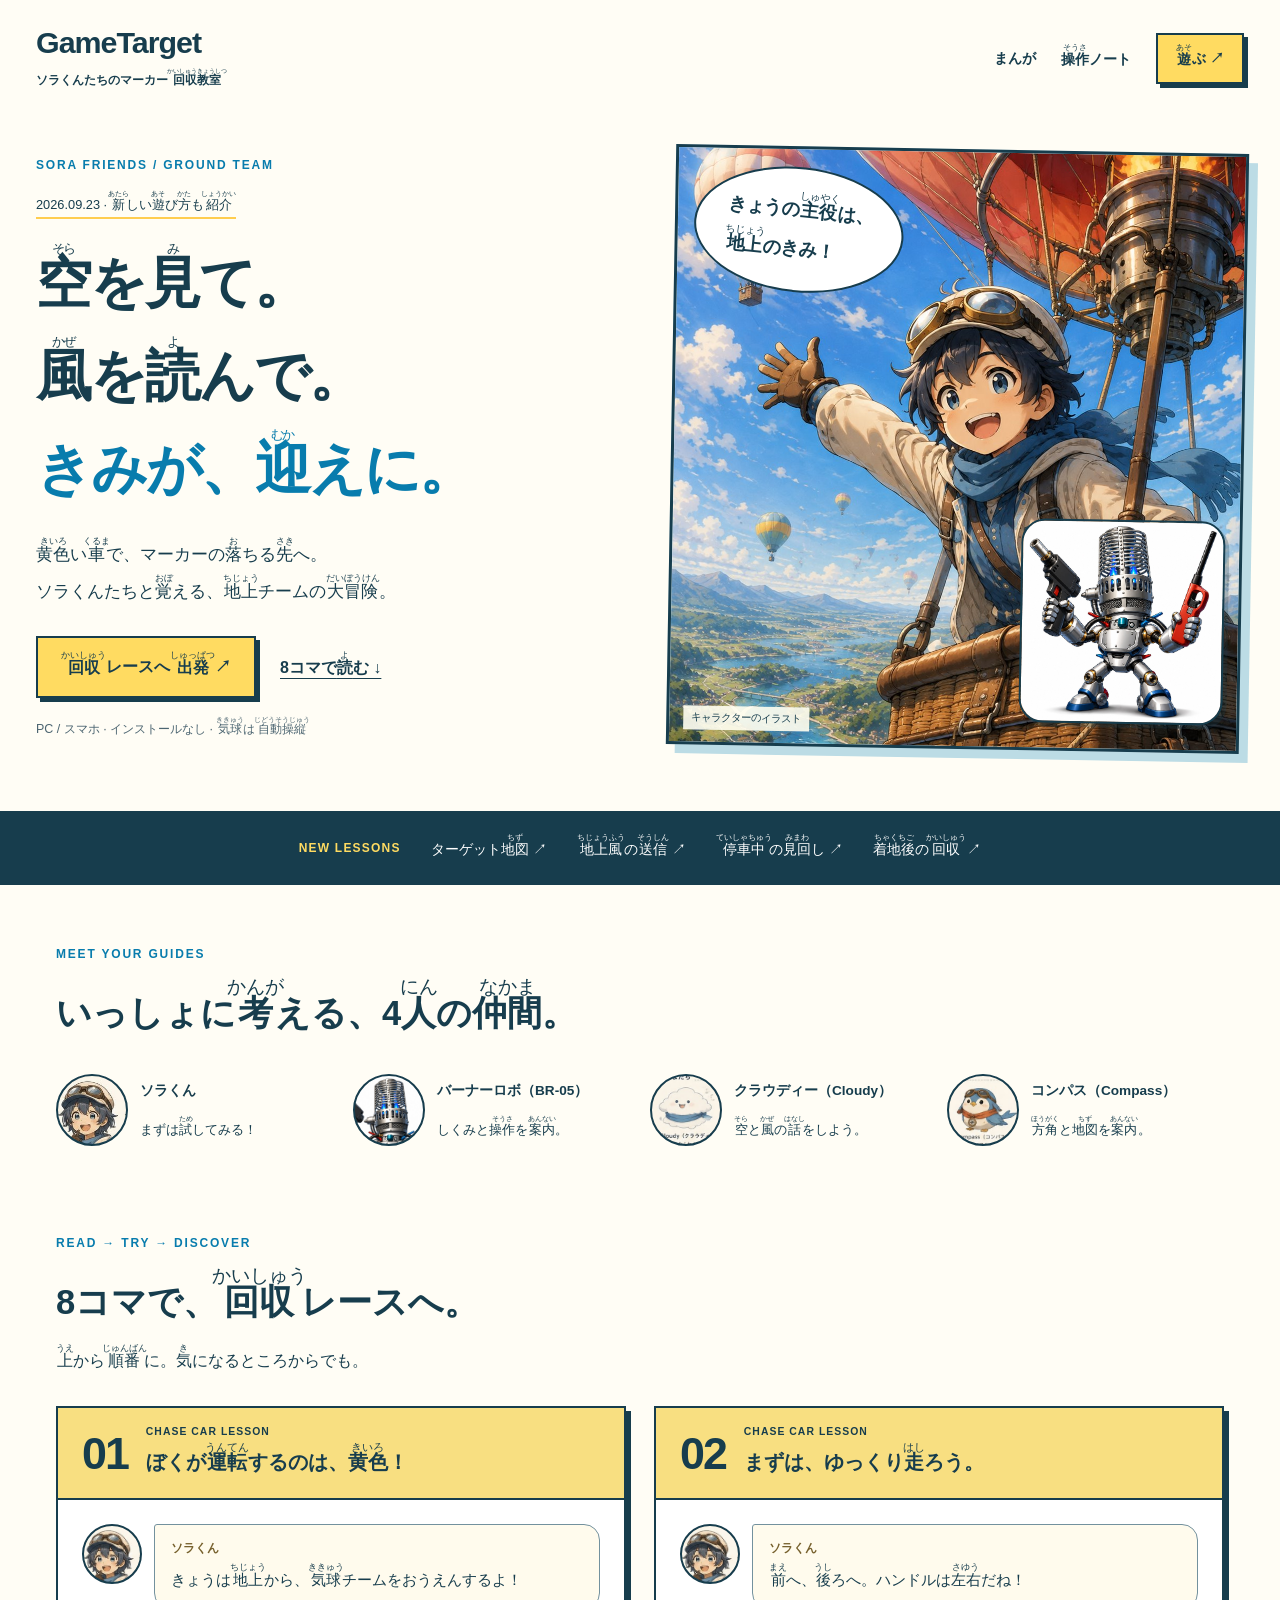
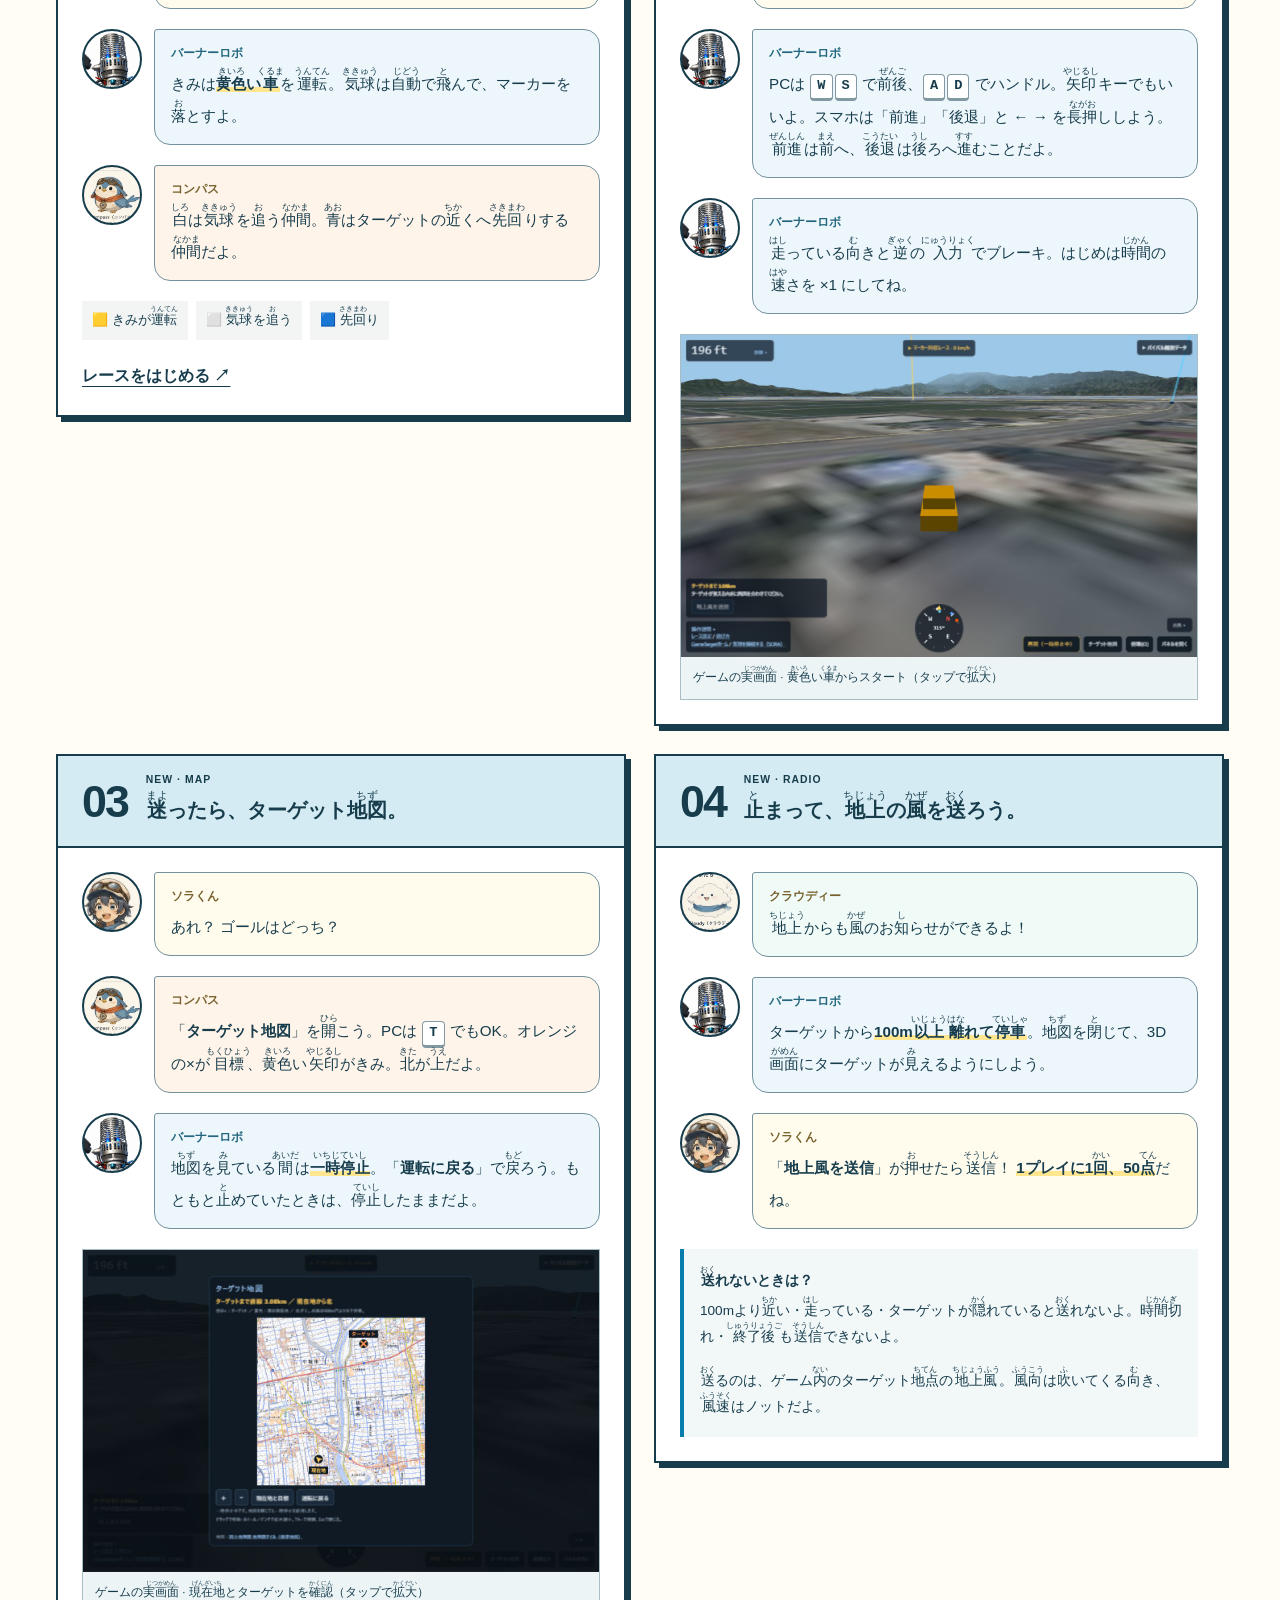
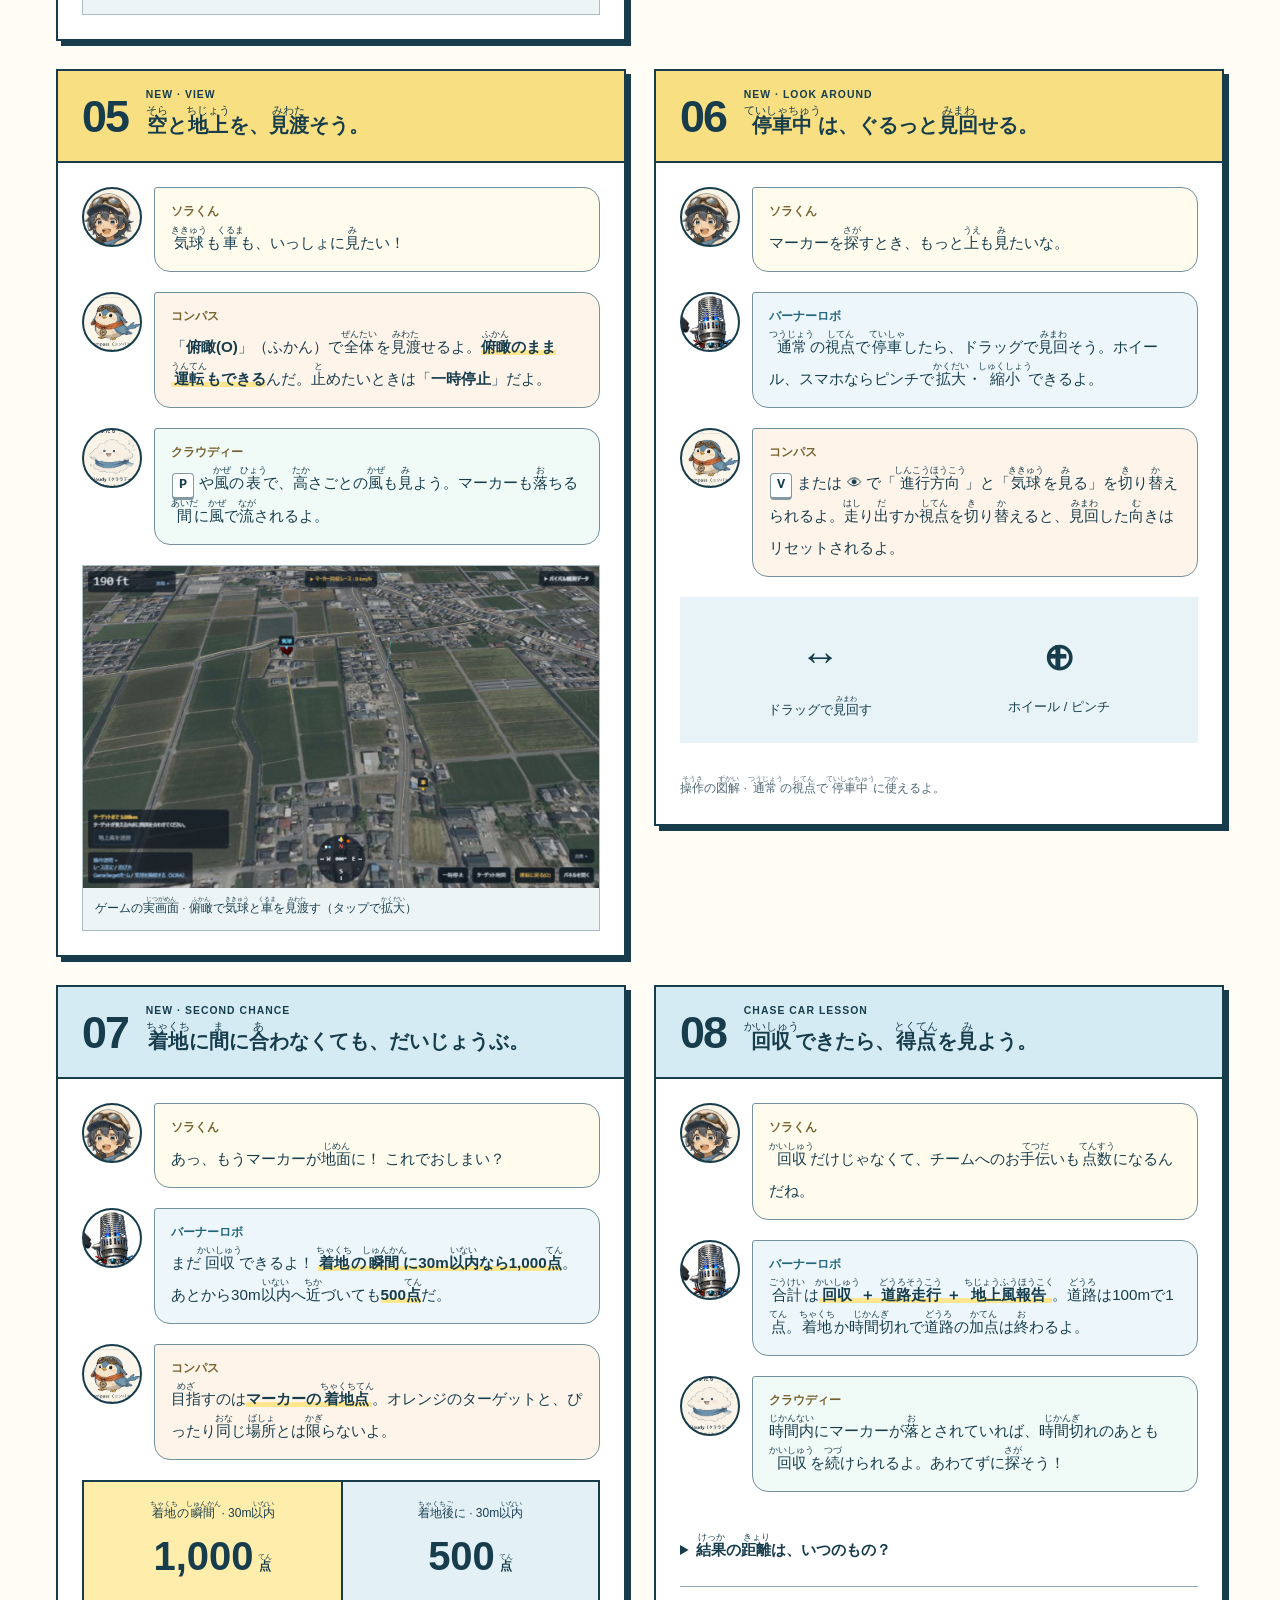
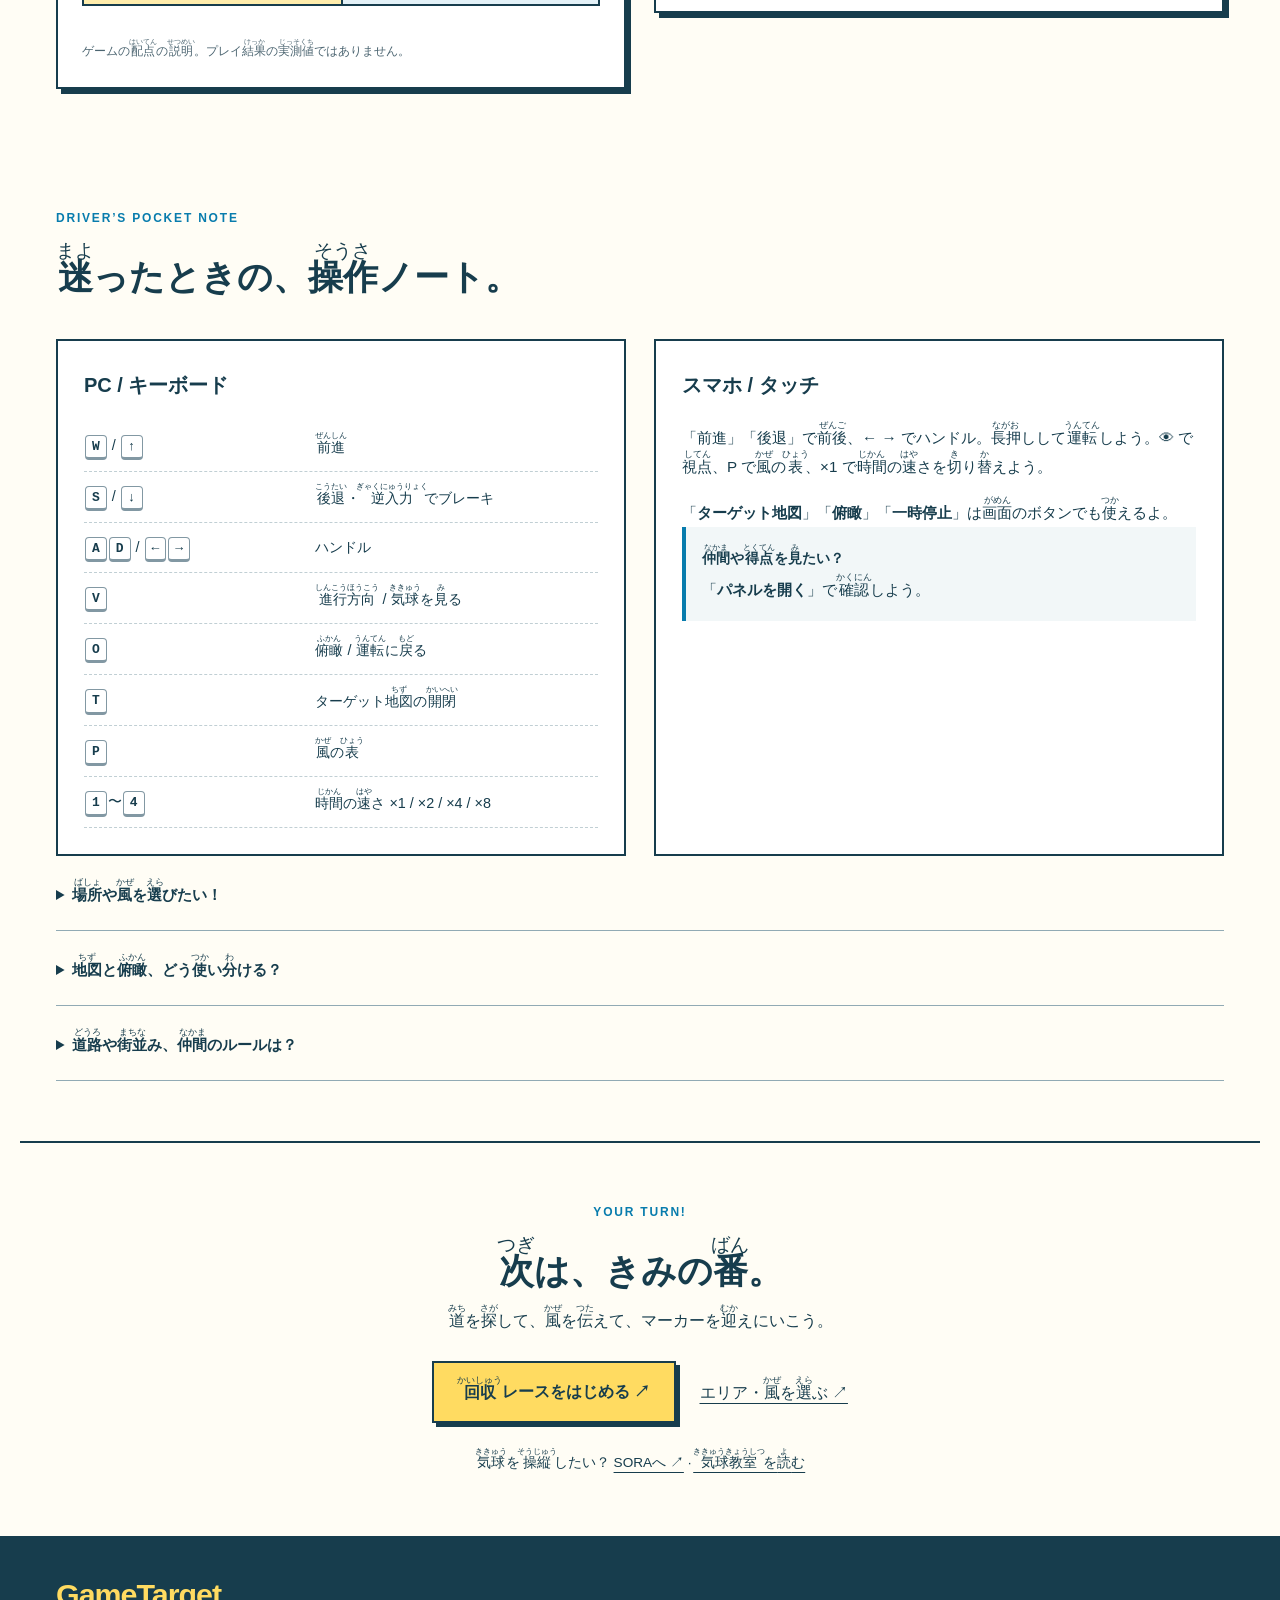
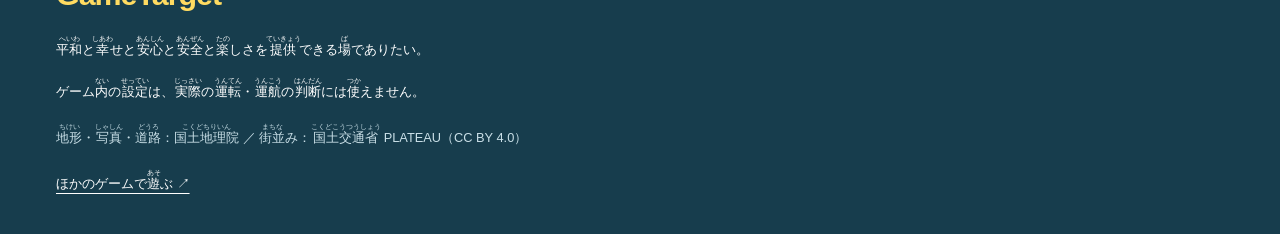
==== commit 413bb5a7: "Update marker recovery features and manga guide" ====
--- a/index.html
+++ b/index.html
@@ -1,74 +1,13 @@
-<!doctype html>
-<html lang="ja">
-<head>
-<meta charset="utf-8"><meta name="viewport" content="width=device-width, initial-scale=1">
-<title>GameTarget｜チェイスカー・マーカー回収レース</title>
-<meta name="description" content="黄色い車を運転し、気球が落とすマーカーの着地点へ。青と白の仲間と、風を読むマーカー回収ゲーム。">
-<meta name="theme-color" content="#087bbd">
-<link rel="stylesheet" href="./guide.css"><link rel="stylesheet" href="./entry.css">
-<script src="./sora-link.js" defer></script>
-</head>
-<body>
-<a class="skip" href="#play">遊び方へスキップ</a>
-<header class="masthead"><a class="brand" href="./">GameTarget<span>チェイスカー・マーカー回収レース</span></a>
-<nav aria-label="メインナビゲーション"><a href="#play">遊び方</a><a href="#controls">操作</a><a class="button small" href="./prototype/">回収レースで遊ぶ ↗</a></nav></header>
-<main>
-<section class="hero" aria-labelledby="hero-title">
-<div><p class="eyebrow">地上から、気球チームの一員に。</p>
-<h1 id="hero-title">風を読んで、<br>落ちる先へ。<br><em>走るのは、きみ。</em></h1>
-<p class="intro">あなたは黄色いチェイスカーの運転手。<br>空を行く気球を追い、マーカーの着地点へ先回り。<br>青と白の仲間と、回収成功を目指そう。</p>
-<div class="actions"><a class="button" href="./prototype/">回収レースを始める ↗</a><a href="./prototype/?setup=1">エリア・風を選ぶ</a></div>
-<p class="meta">インストール不要 · PC / スマホ対応 · 気球は自動操縦</p>
-<p class="sora-route"><a data-sora-link="home" href="https://rhitomigm-hash.github.io/SORA/">気球を操縦したい方は SORA へ ↗</a></p></div>
-<div class="race-scene" role="img" aria-label="黄色い操作車、白い追尾車、青い先行車と気球の役割を示すイメージ図">
-<svg viewBox="0 0 600 520" aria-hidden="true">
-<rect width="600" height="520" rx="22" fill="#d9f2fc"/>
-<path d="M0 300Q110 240 230 300T600 280V520H0Z" fill="#b6d49b"/>
-<path d="M-30 430Q100 355 230 400T650 345" stroke="#435866" stroke-width="68" fill="none"/>
-<path d="M-30 430Q100 355 230 400T650 345" stroke="#fff4ba" stroke-width="3" stroke-dasharray="18 16" fill="none"/>
-<path d="M160 245Q310 180 420 245" fill="none" stroke="#087bbd" stroke-width="3" stroke-dasharray="8 9"/>
-<path d="M410 231l18 16-25 1" fill="none" stroke="#087bbd" stroke-width="3"/>
-<ellipse cx="205" cy="128" rx="65" ry="82" fill="#e9664b" stroke="#183a4b" stroke-width="3"/>
-<ellipse cx="205" cy="128" rx="30" ry="82" fill="#f4b951"/>
-<path d="M166 194l23 31h32l22-31" fill="none" stroke="#183a4b" stroke-width="3"/>
-<rect x="187" y="223" width="36" height="24" rx="3" fill="#b37b43" stroke="#183a4b" stroke-width="3"/>
-<path d="M395 210l20 58" stroke="#e9664b" stroke-width="4"/><circle cx="417" cy="278" r="6" fill="#e9664b"/>
-<g stroke="#183a4b" stroke-width="3">
-<g transform="translate(90 358)"><rect width="85" height="36" rx="10" fill="#fafafa"/><path d="M12 0l10-22h38l12 22" fill="#fafafa"/><circle cx="17" cy="38" r="10" fill="#183a4b"/><circle cx="68" cy="38" r="10" fill="#183a4b"/></g>
-<g transform="translate(280 379)"><rect width="88" height="37" rx="10" fill="#ffdc55"/><path d="M12 0l10-22h39l14 22" fill="#ffdc55"/><circle cx="17" cy="39" r="10" fill="#183a4b"/><circle cx="71" cy="39" r="10" fill="#183a4b"/></g>
-<g transform="translate(470 329)"><rect width="85" height="36" rx="10" fill="#3996dc"/><path d="M12 0l10-22h38l12 22" fill="#3996dc"/><circle cx="17" cy="38" r="10" fill="#183a4b"/><circle cx="68" cy="38" r="10" fill="#183a4b"/></g></g>
-<g fill="#183a4b" font-family="sans-serif" font-size="20" font-weight="700" text-anchor="middle">
-<text x="205" y="30">気球は自動操縦</text><text x="130" y="327">白：気球を追尾</text>
-<text x="325" y="463">黄色：あなたが運転</text><text x="490" y="290">青：先行・待機</text></g>
-</svg><p>役割のイメージ図</p></div>
-</section>
-<nav class="chapter-strip" aria-label="遊び方の流れ"><span>回収までの3ステップ</span><a href="#drive">01 車を運転</a><a href="#read">02 風を読む</a><a href="#catch">03 着地に合わせる</a></nav>
-<section id="play" class="section">
-<div class="section-heading"><p class="eyebrow">HOW TO PLAY</p><h2>空を見て、地上を走る。</h2></div>
-<div class="race-steps">
-<article id="drive"><span class="step-number">01</span><h3>黄色い車を動かそう</h3><p>前後に走り、ハンドルで方向を変えます。まずは時間加速を×1にして操作に慣れましょう。白と青は同じチームの仲間です。</p></article>
-<article id="read"><span class="step-number">02</span><h3>気球と風を見よう</h3><p>気球は高さを変えて自動で飛びます。風の表と気球の動きから、マーカーが落ちる先を考えましょう。「俯瞰」で全体を見渡せます。</p></article>
-<article id="catch"><span class="step-number">03</span><h3>着地の瞬間に近づこう</h3><p><strong>マーカーが着地する瞬間に、黄色い車が30m以内</strong>なら回収成功。着地してから拾いに行くゲームではありません。</p></article>
-</div>
-<div class="note"><b>得点は2つ</b><p>回収成功で1,000点、黄色い車の道路走行100mにつき1点。道路点は着地または時間切れまで加算します。時間内に投下されていれば、その後も着地まで回収を続けられます。</p><p>距離・配点は試作のゲーム設定です。道路判定は読み込み済みの道路の近似で、交通ルールの判定ではありません。黄色い車は道路外も自由に走れます。</p></div>
-</section>
-<section id="controls" class="section reference">
-<div class="section-heading"><p class="eyebrow">DRIVER'S NOTE</p><h2>操作早見表</h2></div>
-<div class="reference-grid"><div><h3>PC</h3><dl class="controls">
-<div><dt><kbd>W</kbd> / <kbd>↑</kbd></dt><dd>前進</dd></div>
-<div><dt><kbd>S</kbd> / <kbd>↓</kbd></dt><dd>後退（逆入力でブレーキ）</dd></div>
-<div><dt><kbd>A</kbd><kbd>D</kbd> / <kbd>←</kbd><kbd>→</kbd></dt><dd>ハンドル</dd></div>
-<div><dt><kbd>V</kbd></dt><dd>進行方向／気球を見る</dd></div>
-<div><dt><kbd>P</kbd></dt><dd>パイバル表（高度別の風）</dd></div>
-<div><dt><kbd>1</kbd>〜<kbd>4</kbd></dt><dd>時間加速 ×1 / ×2 / ×4 / ×8</dd></div>
-</dl></div><div><h3>スマホ・共通のボタン</h3><p>画面の矢印を長押しして前後・ハンドルを操作します。👁で視点、Pで風の表、×1で時間加速を切り替えられます。</p><div class="note"><b>迷ったら、いったん全体を見る。</b><p>「俯瞰」で気球・車・マーカーを見渡し、「一時停止」で動きを止めて考えられます。「パネルを開く」から仲間・得点・計器を確認できます。</p></div></div></div>
-<details><summary>場所や風を選びたい</summary><div class="detail-content"><p>エリアを選び、風の表を確認・編集して、地図で気球の離陸地点を選びます。黄色い車はその近くから出発します。条件URLも共有できます。</p><a class="button small" href="./prototype/?setup=1">エリア・風・出発地点を選ぶ ↗</a></div></details>
-<details><summary>青と白の仲間、街並みについて</summary><div class="detail-content"><p>白は気球を追尾し、青はターゲット付近へ先行・待機します。青の100m以内への進入制限はゲーム内設定です。道路がつながっていなければ、到達できる範囲で待機します。</p><p>「レース設定」で街並みを選べます。PLATEAUの整備済み地域のみで表示され、建物による通行制限はありません。</p></div></details>
-</section>
-<section class="section next-flight"><p class="eyebrow">空と地上、ふたつの役割。</p><h2>操縦するなら、SORAへ。</h2><p>高さを変えて風を選び、投下を判断する。パイロットの役割はSORAで楽しめます。</p>
-<div class="actions"><a class="button" data-sora-link="home" href="https://rhitomigm-hash.github.io/SORA/">SORAで気球を操縦する ↗</a><a href="./balloon-guide.html">ソラくんたちの気球教室を読む</a></div></section>
-</main>
-<div style="text-align:center;margin:32px 16px"><a href="https://rhito-game-collection.rhitomigm.chatgpt.site" target="_blank" rel="noopener noreferrer" style="display:inline-flex;align-items:center;min-height:44px;padding:8px 16px;border:1px solid currentColor;border-radius:10px;font-size:16px">他のゲームで遊ぶ ↗</a></div>
-<footer><a class="brand" href="./">GameTarget</a><p>平和と幸せと安心と安全と楽しさを提供できる場でありたい。</p><p>GameTargetはゲームです。実際の運航・運転の判断には使えません。</p>
-<p class="credits">地形・写真・道路：国土地理院 ／ 街並み：国土交通省 PLATEAU（CC BY 4.0）</p></footer>
-</body></html>
+<!doctype html><html lang="ja"><head><meta charset="utf-8"><meta name="viewport" content="width=device-width,initial-scale=1">
+<title>GameTarget｜ソラくんたちのマーカー回収教室</title><meta name="description" content="ソラくんと仲間が8コマで案内。ターゲット地図、地上風の送信、停車中の見回し、着地後の回収までわかるGameTargetの遊び方。"><meta name="theme-color" content="#123b4c"><link rel="stylesheet" href="./manga.css"><script src="./sora-link.js" defer></script></head><body>
+<a class="skip" href="#play"><ruby>遊<rt>あそ</rt></ruby>び<ruby>方<rt>かた</rt></ruby>へ</a><header class="masthead"><a class="brand" href="./">GameTarget<span>ソラくんたちのマーカー<ruby>回収教室<rt>かいしゅうきょうしつ</rt></ruby></span></a><nav aria-label="ページ内案内"><a href="#play">まんが</a><a href="#controls"><ruby>操作<rt>そうさ</rt></ruby>ノート</a><a class="button small" href="./prototype/"><ruby>遊<rt>あそ</rt></ruby>ぶ ↗</a></nav></header>
+<main><section class="hero"><div class="hero-copy"><p class="eyebrow">SORA FRIENDS / GROUND TEAM</p><p class="edition">2026.09.23 · <ruby>新<rt>あたら</rt></ruby>しい<ruby>遊<rt>あそ</rt></ruby>び<ruby>方<rt>かた</rt></ruby>も<ruby>紹介<rt>しょうかい</rt></ruby></p><h1><ruby>空<rt>そら</rt></ruby>を<ruby>見<rt>み</rt></ruby>て。<br><ruby>風<rt>かぜ</rt></ruby>を<ruby>読<rt>よ</rt></ruby>んで。<br><em>きみが、<ruby>迎<rt>むか</rt></ruby>えに。</em></h1><p class="lead"><ruby>黄色<rt>きいろ</rt></ruby>い<ruby>車<rt>くるま</rt></ruby>で、マーカーの<ruby>落<rt>お</rt></ruby>ちる<ruby>先<rt>さき</rt></ruby>へ。<br>ソラくんたちと<ruby>覚<rt>おぼ</rt></ruby>える、<ruby>地上<rt>ちじょう</rt></ruby>チームの<ruby>大冒険<rt>だいぼうけん</rt></ruby>。</p><div class="actions"><a class="button" href="./prototype/"><ruby>回収<rt>かいしゅう</rt></ruby>レースへ<ruby>出発<rt>しゅっぱつ</rt></ruby> ↗</a><a class="text-link" href="#play">8コマで<ruby>読<rt>よ</rt></ruby>む ↓</a></div><p class="caption">PC / スマホ · インストールなし · <ruby>気球<rt>ききゅう</rt></ruby>は<ruby>自動操縦<rt>じどうそうじゅう</rt></ruby></p></div><div class="hero-art"><span class="hero-sora" role="img" aria-label="クリーム色の帽子と青いスカーフのソラくん"></span><img class="hero-robo" src="./png/guide-20260923/br05.png" alt="青い炎と円筒の頭のバーナーロボ" width="1254" height="1254"><p class="hero-bubble">きょうの<ruby>主役<rt>しゅやく</rt></ruby>は、<br><ruby>地上<rt>ちじょう</rt></ruby>のきみ！</p><span class="art-note">キャラクターのイラスト</span></div></section>
+<nav class="feature-strip" aria-label="新しい機能へ"><span>NEW LESSONS</span><a href="#chapter-3">ターゲット<ruby>地図<rt>ちず</rt></ruby> ↗</a><a href="#chapter-4"><ruby>地上風<rt>ちじょうふう</rt></ruby>の<ruby>送信<rt>そうしん</rt></ruby> ↗</a><a href="#chapter-6"><ruby>停車中<rt>ていしゃちゅう</rt></ruby>の<ruby>見回<rt>みまわ</rt></ruby>し ↗</a><a href="#chapter-7"><ruby>着地後<rt>ちゃくちご</rt></ruby>の<ruby>回収<rt>かいしゅう</rt></ruby> ↗</a></nav>
+<section class="section cast"><div class="section-head"><p class="eyebrow">MEET YOUR GUIDES</p><h2>いっしょに<ruby>考<rt>かんが</rt></ruby>える、4<ruby>人<rt>にん</rt></ruby>の<ruby>仲間<rt>なかま</rt></ruby>。</h2></div><div class="cast-grid"><article><span class="portrait sora" role="img" aria-label="ソラくん"></span><h3>ソラくん</h3><p>まずは<ruby>試<rt>ため</rt></ruby>してみる！</p></article><article><span class="portrait robo" role="img" aria-label="バーナーロボ（BR-05）"></span><h3>バーナーロボ（BR-05）</h3><p>しくみと<ruby>操作<rt>そうさ</rt></ruby>を<ruby>案内<rt>あんない</rt></ruby>。</p></article><article><span class="portrait cloudy" role="img" aria-label="クラウディー（Cloudy）"></span><h3>クラウディー（Cloudy）</h3><p><ruby>空<rt>そら</rt></ruby>と<ruby>風<rt>かぜ</rt></ruby>の<ruby>話<rt>はなし</rt></ruby>をしよう。</p></article><article><span class="portrait compass" role="img" aria-label="コンパス（Compass）"></span><h3>コンパス（Compass）</h3><p><ruby>方角<rt>ほうがく</rt></ruby>と<ruby>地図<rt>ちず</rt></ruby>を<ruby>案内<rt>あんない</rt></ruby>。</p></article></div></section><section class="section lesson-section" id="play"><div class="section-head"><p class="eyebrow">READ → TRY → DISCOVER</p><h2>8コマで、<ruby>回収<rt>かいしゅう</rt></ruby>レースへ。</h2><p><ruby>上<rt>うえ</rt></ruby>から<ruby>順番<rt>じゅんばん</rt></ruby>に。<ruby>気<rt>き</rt></ruby>になるところからでも。</p></div><div class="comic-grid"><article class="panel" id="chapter-1"><header><span class="number">01</span><div><span class="kicker">CHASE CAR LESSON</span><h3>ぼくが<ruby>運転<rt>うんてん</rt></ruby>するのは、<ruby>黄色<rt>きいろ</rt></ruby>！</h3></div></header><div class="panel-content"><div class="talk sora"><span class="portrait sora" aria-hidden="true"></span><div class="bubble"><b>ソラくん</b><p>きょうは<ruby>地上<rt>ちじょう</rt></ruby>から、<ruby>気球<rt>ききゅう</rt></ruby>チームをおうえんするよ！</p></div></div><div class="talk robo"><span class="portrait robo" aria-hidden="true"></span><div class="bubble"><b>バーナーロボ</b><p>きみは<strong><ruby>黄色<rt>きいろ</rt></ruby>い<ruby>車<rt>くるま</rt></ruby></strong>を<ruby>運転<rt>うんてん</rt></ruby>。<ruby>気球<rt>ききゅう</rt></ruby>は<ruby>自動<rt>じどう</rt></ruby>で<ruby>飛<rt>と</rt></ruby>んで、マーカーを<ruby>落<rt>お</rt></ruby>とすよ。</p></div></div><div class="talk compass"><span class="portrait compass" aria-hidden="true"></span><div class="bubble"><b>コンパス</b><p><ruby>白<rt>しろ</rt></ruby>は<ruby>気球<rt>ききゅう</rt></ruby>を<ruby>追<rt>お</rt></ruby>う<ruby>仲間<rt>なかま</rt></ruby>。<ruby>青<rt>あお</rt></ruby>はターゲットの<ruby>近<rt>ちか</rt></ruby>くへ<ruby>先回<rt>さきまわ</rt></ruby>りする<ruby>仲間<rt>なかま</rt></ruby>だよ。</p></div></div><div class="team"><span>🟨 きみが<ruby>運転<rt>うんてん</rt></ruby></span><span>⬜ <ruby>気球<rt>ききゅう</rt></ruby>を<ruby>追<rt>お</rt></ruby>う</span><span>🟦 <ruby>先回<rt>さきまわ</rt></ruby>り</span></div><a class="text-link" href="./prototype/">レースをはじめる ↗</a></div></article><article class="panel" id="chapter-2"><header><span class="number">02</span><div><span class="kicker">CHASE CAR LESSON</span><h3>まずは、ゆっくり<ruby>走<rt>はし</rt></ruby>ろう。</h3></div></header><div class="panel-content"><div class="talk sora"><span class="portrait sora" aria-hidden="true"></span><div class="bubble"><b>ソラくん</b><p><ruby>前<rt>まえ</rt></ruby>へ、<ruby>後<rt>うし</rt></ruby>ろへ。ハンドルは<ruby>左右<rt>さゆう</rt></ruby>だね！</p></div></div><div class="talk robo"><span class="portrait robo" aria-hidden="true"></span><div class="bubble"><b>バーナーロボ</b><p>PCは <kbd>W</kbd><kbd>S</kbd> で<ruby>前後<rt>ぜんご</rt></ruby>、<kbd>A</kbd><kbd>D</kbd> でハンドル。<ruby>矢印<rt>やじるし</rt></ruby>キーでもいいよ。スマホは「前進」「後退」と ← → を<ruby>長押<rt>ながお</rt></ruby>ししよう。<ruby>前進<rt>ぜんしん</rt></ruby>は<ruby>前<rt>まえ</rt></ruby>へ、<ruby>後退<rt>こうたい</rt></ruby>は<ruby>後<rt>うし</rt></ruby>ろへ<ruby>進<rt>すす</rt></ruby>むことだよ。</p></div></div><div class="talk robo"><span class="portrait robo" aria-hidden="true"></span><div class="bubble"><b>バーナーロボ</b><p><ruby>走<rt>はし</rt></ruby>っている<ruby>向<rt>む</rt></ruby>きと<ruby>逆<rt>ぎゃく</rt></ruby>の<ruby>入力<rt>にゅうりょく</rt></ruby>でブレーキ。はじめは<ruby>時間<rt>じかん</rt></ruby>の<ruby>速<rt>はや</rt></ruby>さを ×1 にしてね。</p></div></div><figure class="screen"><a href="./png/guide-20260923/drive.png" target="_blank" rel="noopener" aria-label="ゲーム画面を大きく開く"><img src="./png/guide-20260923/drive.png" width="1280" height="800" alt="黄色い車からスタート" loading="lazy"></a><figcaption>ゲームの<ruby>実画面<rt>じつがめん</rt></ruby> · <ruby>黄色<rt>きいろ</rt></ruby>い<ruby>車<rt>くるま</rt></ruby>からスタート（タップで<ruby>拡大<rt>かくだい</rt></ruby>）</figcaption></figure></div></article><article class="panel" id="chapter-3"><header><span class="number">03</span><div><span class="kicker">NEW · MAP</span><h3><ruby>迷<rt>まよ</rt></ruby>ったら、ターゲット<ruby>地図<rt>ちず</rt></ruby>。</h3></div></header><div class="panel-content"><div class="talk sora"><span class="portrait sora" aria-hidden="true"></span><div class="bubble"><b>ソラくん</b><p>あれ？ ゴールはどっち？</p></div></div><div class="talk compass"><span class="portrait compass" aria-hidden="true"></span><div class="bubble"><b>コンパス</b><p>「<span class="ui">ターゲット地図</span>」を<ruby>開<rt>ひら</rt></ruby>こう。PCは <kbd>T</kbd> でもOK。オレンジの×が<ruby>目標<rt>もくひょう</rt></ruby>、<ruby>黄色<rt>きいろ</rt></ruby>い<ruby>矢印<rt>やじるし</rt></ruby>がきみ。<ruby>北<rt>きた</rt></ruby>が<ruby>上<rt>うえ</rt></ruby>だよ。</p></div></div><div class="talk robo"><span class="portrait robo" aria-hidden="true"></span><div class="bubble"><b>バーナーロボ</b><p><ruby>地図<rt>ちず</rt></ruby>を<ruby>見<rt>み</rt></ruby>ている<ruby>間<rt>あいだ</rt></ruby>は<strong><ruby>一時停止<rt>いちじていし</rt></ruby></strong>。「<span class="ui">運転に戻る</span>」で<ruby>戻<rt>もど</rt></ruby>ろう。もともと<ruby>止<rt>と</rt></ruby>めていたときは、<ruby>停止<rt>ていし</rt></ruby>したままだよ。</p></div></div><figure class="screen"><a href="./png/guide-20260923/target-map.png" target="_blank" rel="noopener" aria-label="ゲーム画面を大きく開く"><img src="./png/guide-20260923/target-map.png" width="1280" height="800" alt="現在地とターゲットを確認" loading="lazy"></a><figcaption>ゲームの<ruby>実画面<rt>じつがめん</rt></ruby> · <ruby>現在地<rt>げんざいち</rt></ruby>とターゲットを<ruby>確認<rt>かくにん</rt></ruby>（タップで<ruby>拡大<rt>かくだい</rt></ruby>）</figcaption></figure></div></article><article class="panel" id="chapter-4"><header><span class="number">04</span><div><span class="kicker">NEW · RADIO</span><h3><ruby>止<rt>と</rt></ruby>まって、<ruby>地上<rt>ちじょう</rt></ruby>の<ruby>風<rt>かぜ</rt></ruby>を<ruby>送<rt>おく</rt></ruby>ろう。</h3></div></header><div class="panel-content"><div class="talk cloudy"><span class="portrait cloudy" aria-hidden="true"></span><div class="bubble"><b>クラウディー</b><p><ruby>地上<rt>ちじょう</rt></ruby>からも<ruby>風<rt>かぜ</rt></ruby>のお<ruby>知<rt>し</rt></ruby>らせができるよ！</p></div></div><div class="talk robo"><span class="portrait robo" aria-hidden="true"></span><div class="bubble"><b>バーナーロボ</b><p>ターゲットから<strong>100m<ruby>以上<rt>いじょう</rt></ruby><ruby>離<rt>はな</rt></ruby>れて<ruby>停車<rt>ていしゃ</rt></ruby></strong>。<ruby>地図<rt>ちず</rt></ruby>を<ruby>閉<rt>と</rt></ruby>じて、3D<ruby>画面<rt>がめん</rt></ruby>にターゲットが<ruby>見<rt>み</rt></ruby>えるようにしよう。</p></div></div><div class="talk sora"><span class="portrait sora" aria-hidden="true"></span><div class="bubble"><b>ソラくん</b><p>「<span class="ui">地上風を送信</span>」が<ruby>押<rt>お</rt></ruby>せたら<ruby>送信<rt>そうしん</rt></ruby>！ <strong>1プレイに1<ruby>回<rt>かい</rt></ruby>、50<ruby>点<rt>てん</rt></ruby></strong>だね。</p></div></div><div class="tip"><b><ruby>送<rt>おく</rt></ruby>れないときは？</b><p>100mより<ruby>近<rt>ちか</rt></ruby>い・<ruby>走<rt>はし</rt></ruby>っている・ターゲットが<ruby>隠<rt>かく</rt></ruby>れていると<ruby>送<rt>おく</rt></ruby>れないよ。<ruby>時間切<rt>じかんぎ</rt></ruby>れ・<ruby>終了後<rt>しゅうりょうご</rt></ruby>も<ruby>送信<rt>そうしん</rt></ruby>できないよ。</p><p><ruby>送<rt>おく</rt></ruby>るのは、ゲーム<ruby>内<rt>ない</rt></ruby>のターゲット<ruby>地点<rt>ちてん</rt></ruby>の<ruby>地上風<rt>ちじょうふう</rt></ruby>。<ruby>風向<rt>ふうこう</rt></ruby>は<ruby>吹<rt>ふ</rt></ruby>いてくる<ruby>向<rt>む</rt></ruby>き、<ruby>風速<rt>ふうそく</rt></ruby>はノットだよ。</p></div></div></article><article class="panel" id="chapter-5"><header><span class="number">05</span><div><span class="kicker">NEW · VIEW</span><h3><ruby>空<rt>そら</rt></ruby>と<ruby>地上<rt>ちじょう</rt></ruby>を、<ruby>見渡<rt>みわた</rt></ruby>そう。</h3></div></header><div class="panel-content"><div class="talk sora"><span class="portrait sora" aria-hidden="true"></span><div class="bubble"><b>ソラくん</b><p><ruby>気球<rt>ききゅう</rt></ruby>も<ruby>車<rt>くるま</rt></ruby>も、いっしょに<ruby>見<rt>み</rt></ruby>たい！</p></div></div><div class="talk compass"><span class="portrait compass" aria-hidden="true"></span><div class="bubble"><b>コンパス</b><p>「<span class="ui">俯瞰(O)</span>」（ふかん）で<ruby>全体<rt>ぜんたい</rt></ruby>を<ruby>見渡<rt>みわた</rt></ruby>せるよ。<strong><ruby>俯瞰<rt>ふかん</rt></ruby>のまま<ruby>運転<rt>うんてん</rt></ruby>もできる</strong>んだ。<ruby>止<rt>と</rt></ruby>めたいときは「<span class="ui">一時停止</span>」だよ。</p></div></div><div class="talk cloudy"><span class="portrait cloudy" aria-hidden="true"></span><div class="bubble"><b>クラウディー</b><p><kbd>P</kbd> や<ruby>風<rt>かぜ</rt></ruby>の<ruby>表<rt>ひょう</rt></ruby>で、<ruby>高<rt>たか</rt></ruby>さごとの<ruby>風<rt>かぜ</rt></ruby>も<ruby>見<rt>み</rt></ruby>よう。マーカーも<ruby>落<rt>お</rt></ruby>ちる<ruby>間<rt>あいだ</rt></ruby>に<ruby>風<rt>かぜ</rt></ruby>で<ruby>流<rt>なが</rt></ruby>されるよ。</p></div></div><figure class="screen"><a href="./png/guide-20260923/overview.png" target="_blank" rel="noopener" aria-label="ゲーム画面を大きく開く"><img src="./png/guide-20260923/overview.png" width="1280" height="800" alt="俯瞰で気球と車を見渡す" loading="lazy"></a><figcaption>ゲームの<ruby>実画面<rt>じつがめん</rt></ruby> · <ruby>俯瞰<rt>ふかん</rt></ruby>で<ruby>気球<rt>ききゅう</rt></ruby>と<ruby>車<rt>くるま</rt></ruby>を<ruby>見渡<rt>みわた</rt></ruby>す（タップで<ruby>拡大<rt>かくだい</rt></ruby>）</figcaption></figure></div></article><article class="panel" id="chapter-6"><header><span class="number">06</span><div><span class="kicker">NEW · LOOK AROUND</span><h3><ruby>停車中<rt>ていしゃちゅう</rt></ruby>は、ぐるっと<ruby>見回<rt>みまわ</rt></ruby>せる。</h3></div></header><div class="panel-content"><div class="talk sora"><span class="portrait sora" aria-hidden="true"></span><div class="bubble"><b>ソラくん</b><p>マーカーを<ruby>探<rt>さが</rt></ruby>すとき、もっと<ruby>上<rt>うえ</rt></ruby>も<ruby>見<rt>み</rt></ruby>たいな。</p></div></div><div class="talk robo"><span class="portrait robo" aria-hidden="true"></span><div class="bubble"><b>バーナーロボ</b><p><ruby>通常<rt>つうじょう</rt></ruby>の<ruby>視点<rt>してん</rt></ruby>で<ruby>停車<rt>ていしゃ</rt></ruby>したら、ドラッグで<ruby>見回<rt>みまわ</rt></ruby>そう。ホイール、スマホならピンチで<ruby>拡大<rt>かくだい</rt></ruby>・<ruby>縮小<rt>しゅくしょう</rt></ruby>できるよ。</p></div></div><div class="talk compass"><span class="portrait compass" aria-hidden="true"></span><div class="bubble"><b>コンパス</b><p><kbd>V</kbd> または 👁 で「<ruby>進行方向<rt>しんこうほうこう</rt></ruby>」と「<ruby>気球<rt>ききゅう</rt></ruby>を<ruby>見<rt>み</rt></ruby>る」を<ruby>切<rt>き</rt></ruby>り<ruby>替<rt>か</rt></ruby>えられるよ。<ruby>走<rt>はし</rt></ruby>り<ruby>出<rt>だ</rt></ruby>すか<ruby>視点<rt>してん</rt></ruby>を<ruby>切<rt>き</rt></ruby>り<ruby>替<rt>か</rt></ruby>えると、<ruby>見回<rt>みまわ</rt></ruby>した<ruby>向<rt>む</rt></ruby>きはリセットされるよ。</p></div></div><div class="gesture" aria-label="操作の図解"><span>↔<small>ドラッグで<ruby>見回<rt>みまわ</rt></ruby>す</small></span><span>⊕<small>ホイール / ピンチ</small></span></div><p class="caption"><ruby>操作<rt>そうさ</rt></ruby>の<ruby>図解<rt>ずかい</rt></ruby> · <ruby>通常<rt>つうじょう</rt></ruby>の<ruby>視点<rt>してん</rt></ruby>で<ruby>停車中<rt>ていしゃちゅう</rt></ruby>に<ruby>使<rt>つか</rt></ruby>えるよ。</p></div></article><article class="panel" id="chapter-7"><header><span class="number">07</span><div><span class="kicker">NEW · SECOND CHANCE</span><h3><ruby>着地<rt>ちゃくち</rt></ruby>に<ruby>間<rt>ま</rt></ruby>に<ruby>合<rt>あ</rt></ruby>わなくても、だいじょうぶ。</h3></div></header><div class="panel-content"><div class="talk sora"><span class="portrait sora" aria-hidden="true"></span><div class="bubble"><b>ソラくん</b><p>あっ、もうマーカーが<ruby>地面<rt>じめん</rt></ruby>に！ これでおしまい？</p></div></div><div class="talk robo"><span class="portrait robo" aria-hidden="true"></span><div class="bubble"><b>バーナーロボ</b><p>まだ<ruby>回収<rt>かいしゅう</rt></ruby>できるよ！ <strong><ruby>着地<rt>ちゃくち</rt></ruby>の<ruby>瞬間<rt>しゅんかん</rt></ruby>に30m<ruby>以内<rt>いない</rt></ruby>なら1,000<ruby>点<rt>てん</rt></ruby></strong>。あとから30m<ruby>以内<rt>いない</rt></ruby>へ<ruby>近<rt>ちか</rt></ruby>づいても<strong>500<ruby>点<rt>てん</rt></ruby></strong>だ。</p></div></div><div class="talk compass"><span class="portrait compass" aria-hidden="true"></span><div class="bubble"><b>コンパス</b><p><ruby>目指<rt>めざ</rt></ruby>すのは<strong>マーカーの<ruby>着地点<rt>ちゃくちてん</rt></ruby></strong>。オレンジのターゲットと、ぴったり<ruby>同<rt>おな</rt></ruby>じ<ruby>場所<rt>ばしょ</rt></ruby>とは<ruby>限<rt>かぎ</rt></ruby>らないよ。</p></div></div><div class="score-pair"><div><small><ruby>着地<rt>ちゃくち</rt></ruby>の<ruby>瞬間<rt>しゅんかん</rt></ruby> · 30m<ruby>以内<rt>いない</rt></ruby></small><strong>1,000<small><ruby>点<rt>てん</rt></ruby></small></strong></div><div><small><ruby>着地後<rt>ちゃくちご</rt></ruby>に · 30m<ruby>以内<rt>いない</rt></ruby></small><strong>500<small><ruby>点<rt>てん</rt></ruby></small></strong></div></div><p class="caption">ゲームの<ruby>配点<rt>はいてん</rt></ruby>の<ruby>説明<rt>せつめい</rt></ruby>。プレイ<ruby>結果<rt>けっか</rt></ruby>の<ruby>実測値<rt>じっそくち</rt></ruby>ではありません。</p></div></article><article class="panel" id="chapter-8"><header><span class="number">08</span><div><span class="kicker">CHASE CAR LESSON</span><h3><ruby>回収<rt>かいしゅう</rt></ruby>できたら、<ruby>得点<rt>とくてん</rt></ruby>を<ruby>見<rt>み</rt></ruby>よう。</h3></div></header><div class="panel-content"><div class="talk sora"><span class="portrait sora" aria-hidden="true"></span><div class="bubble"><b>ソラくん</b><p><ruby>回収<rt>かいしゅう</rt></ruby>だけじゃなくて、チームへのお<ruby>手伝<rt>てつだ</rt></ruby>いも<ruby>点数<rt>てんすう</rt></ruby>になるんだね。</p></div></div><div class="talk robo"><span class="portrait robo" aria-hidden="true"></span><div class="bubble"><b>バーナーロボ</b><p><ruby>合計<rt>ごうけい</rt></ruby>は<strong><ruby>回収<rt>かいしゅう</rt></ruby> ＋ <ruby>道路走行<rt>どうろそうこう</rt></ruby> ＋ <ruby>地上風報告<rt>ちじょうふうほうこく</rt></ruby></strong>。<ruby>道路<rt>どうろ</rt></ruby>は100mで1<ruby>点<rt>てん</rt></ruby>。<ruby>着地<rt>ちゃくち</rt></ruby>か<ruby>時間切<rt>じかんぎ</rt></ruby>れで<ruby>道路<rt>どうろ</rt></ruby>の<ruby>加点<rt>かてん</rt></ruby>は<ruby>終<rt>お</rt></ruby>わるよ。</p></div></div><div class="talk cloudy"><span class="portrait cloudy" aria-hidden="true"></span><div class="bubble"><b>クラウディー</b><p><ruby>時間内<rt>じかんない</rt></ruby>にマーカーが<ruby>落<rt>お</rt></ruby>とされていれば、<ruby>時間切<rt>じかんぎ</rt></ruby>れのあとも<ruby>回収<rt>かいしゅう</rt></ruby>を<ruby>続<rt>つづ</rt></ruby>けられるよ。あわてずに<ruby>探<rt>さが</rt></ruby>そう！</p></div></div><details><summary><ruby>結果<rt>けっか</rt></ruby>の<ruby>距離<rt>きょり</rt></ruby>は、いつのもの？</summary><p>リザルトに<ruby>出<rt>で</rt></ruby>るのは<strong><ruby>着地<rt>ちゃくち</rt></ruby>した<ruby>瞬間<rt>しゅんかん</rt></ruby>の<ruby>車<rt>くるま</rt></ruby>との<ruby>距離<rt>きょり</rt></ruby></strong>。あとから<ruby>回収<rt>かいしゅう</rt></ruby>しても、この<ruby>記録<rt>きろく</rt></ruby>は<ruby>変<rt>か</rt></ruby>わらないよ。</p></details></div></article></div></section><section class="section" id="controls"><div class="section-head"><p class="eyebrow">DRIVER’S POCKET NOTE</p><h2><ruby>迷<rt>まよ</rt></ruby>ったときの、<ruby>操作<rt>そうさ</rt></ruby>ノート。</h2></div><div class="controls-grid"><div class="notebook"><h3>PC / キーボード</h3><dl>
+<div><dt><kbd>W</kbd> / <kbd>↑</kbd></dt><dd><ruby>前進<rt>ぜんしん</rt></ruby></dd></div><div><dt><kbd>S</kbd> / <kbd>↓</kbd></dt><dd><ruby>後退<rt>こうたい</rt></ruby>・<ruby>逆入力<rt>ぎゃくにゅうりょく</rt></ruby>でブレーキ</dd></div><div><dt><kbd>A</kbd><kbd>D</kbd> / <kbd>←</kbd><kbd>→</kbd></dt><dd>ハンドル</dd></div><div><dt><kbd>V</kbd></dt><dd><ruby>進行方向<rt>しんこうほうこう</rt></ruby> / <ruby>気球<rt>ききゅう</rt></ruby>を<ruby>見<rt>み</rt></ruby>る</dd></div><div><dt><kbd>O</kbd></dt><dd><ruby>俯瞰<rt>ふかん</rt></ruby> / <ruby>運転<rt>うんてん</rt></ruby>に<ruby>戻<rt>もど</rt></ruby>る</dd></div><div><dt><kbd>T</kbd></dt><dd>ターゲット<ruby>地図<rt>ちず</rt></ruby>の<ruby>開閉<rt>かいへい</rt></ruby></dd></div><div><dt><kbd>P</kbd></dt><dd><ruby>風<rt>かぜ</rt></ruby>の<ruby>表<rt>ひょう</rt></ruby></dd></div><div><dt><kbd>1</kbd>〜<kbd>4</kbd></dt><dd><ruby>時間<rt>じかん</rt></ruby>の<ruby>速<rt>はや</rt></ruby>さ ×1 / ×2 / ×4 / ×8</dd></div></dl></div>
+<div class="notebook"><h3>スマホ / タッチ</h3><p>「前進」「後退」で<ruby>前後<rt>ぜんご</rt></ruby>、← → でハンドル。<ruby>長押<rt>ながお</rt></ruby>しして<ruby>運転<rt>うんてん</rt></ruby>しよう。👁 で<ruby>視点<rt>してん</rt></ruby>、P で<ruby>風<rt>かぜ</rt></ruby>の<ruby>表<rt>ひょう</rt></ruby>、×1 で<ruby>時間<rt>じかん</rt></ruby>の<ruby>速<rt>はや</rt></ruby>さを<ruby>切<rt>き</rt></ruby>り<ruby>替<rt>か</rt></ruby>えよう。</p><p>「<span class="ui">ターゲット地図</span>」「<span class="ui">俯瞰</span>」「<span class="ui">一時停止</span>」は<ruby>画面<rt>がめん</rt></ruby>のボタンでも<ruby>使<rt>つか</rt></ruby>えるよ。</p><div class="tip"><b><ruby>仲間<rt>なかま</rt></ruby>や<ruby>得点<rt>とくてん</rt></ruby>を<ruby>見<rt>み</rt></ruby>たい？</b><p>「<span class="ui">パネルを開く</span>」で<ruby>確認<rt>かくにん</rt></ruby>しよう。</p></div></div></div>
+<details><summary><ruby>場所<rt>ばしょ</rt></ruby>や<ruby>風<rt>かぜ</rt></ruby>を<ruby>選<rt>えら</rt></ruby>びたい！</summary><p>エリアを<ruby>選<rt>えら</rt></ruby>び、<ruby>風<rt>かぜ</rt></ruby>の<ruby>表<rt>ひょう</rt></ruby>を<ruby>確認<rt>かくにん</rt></ruby>・<ruby>編集<rt>へんしゅう</rt></ruby>。<ruby>地図<rt>ちず</rt></ruby>で<ruby>気球<rt>ききゅう</rt></ruby>の<ruby>離陸地点<rt>りりくちてん</rt></ruby>を<ruby>選<rt>えら</rt></ruby>ぶと、<ruby>黄色<rt>きいろ</rt></ruby>い<ruby>車<rt>くるま</rt></ruby>もその<ruby>近<rt>ちか</rt></ruby>くから<ruby>出発<rt>しゅっぱつ</rt></ruby>するよ。「<span class="ui">条件URLをコピー</span>」で<ruby>条件<rt>じょうけん</rt></ruby>を<ruby>共有<rt>きょうゆう</rt></ruby>できるよ。</p><a class="button small" href="./prototype/?setup=1">エリア・<ruby>風<rt>かぜ</rt></ruby>を<ruby>選<rt>えら</rt></ruby>ぶ ↗</a></details>
+<details><summary><ruby>地図<rt>ちず</rt></ruby>と<ruby>俯瞰<rt>ふかん</rt></ruby>、どう<ruby>使<rt>つか</rt></ruby>い<ruby>分<rt>わ</rt></ruby>ける？</summary><p><ruby>地図<rt>ちず</rt></ruby>は<ruby>現在地<rt>げんざいち</rt></ruby>とターゲットを<ruby>確認<rt>かくにん</rt></ruby>するもの。<ruby>表示中<rt>ひょうじちゅう</rt></ruby>は<ruby>一時停止<rt>いちじていし</rt></ruby>するよ。<ruby>俯瞰<rt>ふかん</rt></ruby>は3Dの<ruby>全体<rt>ぜんたい</rt></ruby>を<ruby>見渡<rt>みわた</rt></ruby>す<ruby>視点<rt>してん</rt></ruby>。<ruby>時間<rt>じかん</rt></ruby>は<ruby>進<rt>すす</rt></ruby>み、<ruby>運転<rt>うんてん</rt></ruby>もできるよ。</p></details>
+<details><summary><ruby>道路<rt>どうろ</rt></ruby>や<ruby>街並<rt>まちな</rt></ruby>み、<ruby>仲間<rt>なかま</rt></ruby>のルールは？</summary><p><ruby>黄色<rt>きいろ</rt></ruby>い<ruby>車<rt>くるま</rt></ruby>は<ruby>道路<rt>どうろ</rt></ruby>の<ruby>外<rt>そと</rt></ruby>も<ruby>自由<rt>じゆう</rt></ruby>に<ruby>走<rt>はし</rt></ruby>れるよ。<ruby>道路<rt>どうろ</rt></ruby>の<ruby>加点<rt>かてん</rt></ruby>は<ruby>読<rt>よ</rt></ruby>み<ruby>込<rt>こ</rt></ruby>み<ruby>済<rt>ず</rt></ruby>みの<ruby>道路<rt>どうろ</rt></ruby>が<ruby>対象<rt>たいしょう</rt></ruby>。<ruby>青<rt>あお</rt></ruby>い<ruby>仲間<rt>なかま</rt></ruby>はターゲットの100m<ruby>以内<rt>いない</rt></ruby>へ<ruby>入<rt>はい</rt></ruby>らず、<ruby>行<rt>い</rt></ruby>ける<ruby>道路<rt>どうろ</rt></ruby>で<ruby>待<rt>ま</rt></ruby>つよ。</p><p>「<span class="ui">レース設定</span>」で<ruby>街並<rt>まちな</rt></ruby>みを<ruby>選<rt>えら</rt></ruby>べるよ。PLATEAUのデータがある<ruby>地域<rt>ちいき</rt></ruby>が<ruby>対象<rt>たいしょう</rt></ruby>。<ruby>建物<rt>たてもの</rt></ruby>による<ruby>通行制限<rt>つうこうせいげん</rt></ruby>はありません。</p><p><ruby>距離<rt>きょり</rt></ruby>と<ruby>配点<rt>はいてん</rt></ruby>は<ruby>試作<rt>しさく</rt></ruby>のゲーム<ruby>設定<rt>せってい</rt></ruby>です。</p></details></section>
+<section class="finish section"><p class="eyebrow">YOUR TURN!</p><h2><ruby>次<rt>つぎ</rt></ruby>は、きみの<ruby>番<rt>ばん</rt></ruby>。</h2><p><ruby>道<rt>みち</rt></ruby>を<ruby>探<rt>さが</rt></ruby>して、<ruby>風<rt>かぜ</rt></ruby>を<ruby>伝<rt>つた</rt></ruby>えて、マーカーを<ruby>迎<rt>むか</rt></ruby>えにいこう。</p><div class="actions"><a class="button" href="./prototype/"><ruby>回収<rt>かいしゅう</rt></ruby>レースをはじめる ↗</a><a href="./prototype/?setup=1">エリア・<ruby>風<rt>かぜ</rt></ruby>を<ruby>選<rt>えら</rt></ruby>ぶ ↗</a></div><p class="sora-link"><ruby>気球<rt>ききゅう</rt></ruby>を<ruby>操縦<rt>そうじゅう</rt></ruby>したい？ <a data-sora-link="home" href="https://rhitomigm-hash.github.io/SORA/">SORAへ ↗</a> · <a href="./balloon-guide.html"><ruby>気球教室<rt>ききゅうきょうしつ</rt></ruby>を<ruby>読<rt>よ</rt></ruby>む</a></p></section></main>
+<footer><a class="brand" href="./">GameTarget</a><p><ruby>平和<rt>へいわ</rt></ruby>と<ruby>幸<rt>しあわ</rt></ruby>せと<ruby>安心<rt>あんしん</rt></ruby>と<ruby>安全<rt>あんぜん</rt></ruby>と<ruby>楽<rt>たの</rt></ruby>しさを<ruby>提供<rt>ていきょう</rt></ruby>できる<ruby>場<rt>ば</rt></ruby>でありたい。</p><p>ゲーム<ruby>内<rt>ない</rt></ruby>の<ruby>設定<rt>せってい</rt></ruby>は、<ruby>実際<rt>じっさい</rt></ruby>の<ruby>運転<rt>うんてん</rt></ruby>・<ruby>運航<rt>うんこう</rt></ruby>の<ruby>判断<rt>はんだん</rt></ruby>には<ruby>使<rt>つか</rt></ruby>えません。</p><p class="credits"><ruby>地形<rt>ちけい</rt></ruby>・<ruby>写真<rt>しゃしん</rt></ruby>・<ruby>道路<rt>どうろ</rt></ruby>：<ruby>国土地理院<rt>こくどちりいん</rt></ruby> ／ <ruby>街並<rt>まちな</rt></ruby>み：<ruby>国土交通省<rt>こくどこうつうしょう</rt></ruby> PLATEAU（CC BY 4.0）</p><a href="https://rhito-game-collection.rhitomigm.chatgpt.site" target="_blank" rel="noopener">ほかのゲームで<ruby>遊<rt>あそ</rt></ruby>ぶ ↗</a></footer></body></html>
--- a/manga.css
+++ b/manga.css
@@ -0,0 +1,7 @@
+:root{--ink:#173d4d;--blue:#087cad;--paper:#fffdf5;--yellow:#ffdb61;--line:2px solid var(--ink);font-family:'Yu Gothic',Meiryo,sans-serif;color:var(--ink);background:var(--paper);font-size:16px;line-height:1.95}*{box-sizing:border-box}body{margin:0}html{scroll-behavior:smooth;scroll-padding-top:22px}a{color:inherit;text-underline-offset:5px}a:hover{color:#00749e}a:focus-visible,summary:focus-visible{outline:3px solid #d96122;outline-offset:5px}h1,h2,h3,p,figure{margin:0}p+p{margin-top:14px}img{max-width:100%;display:block}rt{font-size:.56em;font-weight:500}ruby{ruby-align:center}h1{font-size:clamp(2.5rem,4.4vw,4.1rem);line-height:1.65;letter-spacing:-.035em}h1 rt{font-size:.23em}h1 em{font-style:normal;color:var(--blue)}h2{font-size:clamp(1.5rem,2.7vw,2.35rem);line-height:1.8}h3{font-size:1.25rem;line-height:1.8}strong{background:linear-gradient(transparent 68%,#ffe68f 68%)}.skip{position:absolute;top:-100px;background:white;padding:10px;z-index:10}.skip:focus{top:8px}.masthead{max-width:1320px;margin:auto;padding:24px 36px;display:flex;align-items:center;justify-content:space-between;gap:20px}.brand{font:900 1.9rem/1.2 Arial,sans-serif;text-decoration:none;letter-spacing:-1px}.brand span{display:block;font:600 .72rem/2.1 Meiryo,sans-serif;letter-spacing:0;margin-top:7px}.masthead nav{display:flex;align-items:center;gap:25px;font-size:.9rem;font-weight:700}.masthead nav>a{text-decoration:none}.button{display:inline-flex;align-items:center;justify-content:center;background:var(--yellow);border:var(--line);box-shadow:4px 4px 0 var(--ink);min-height:54px;padding:12px 23px;text-decoration:none;font-weight:800;line-height:2}.button:hover{background:#ffe99b;transform:translateY(-2px)}.button.small{font-size:.9rem;padding:8px 18px;min-height:44px}.hero{max-width:1320px;margin:auto;padding:32px 36px 62px;display:grid;grid-template-columns:1.04fr 1fr;gap:40px;align-items:center}.eyebrow{font:800 .75rem/1.5 Arial,sans-serif;letter-spacing:.15em;color:var(--blue);margin-bottom:14px}.edition{font-size:.8rem;margin:0 0 18px;display:inline-block;border-bottom:2px solid #ffcd4f}.lead{font-size:1.05rem;line-height:2.2;margin-top:20px}.actions{display:flex;align-items:center;gap:24px;flex-wrap:wrap;margin:25px 0 18px}.text-link{font-weight:800}.caption{font-size:.78rem;line-height:1.9;color:#4c6571;margin-top:12px}.hero-art{height:600px;border:3px solid var(--ink);position:relative;overflow:hidden;background:#d8edf4;box-shadow:9px 9px 0 #bcdce5;transform:rotate(1deg)}.hero-sora{position:absolute;inset:0;background-image:url('./png/guide-20260923/characters.png');background-size:auto 123%;background-position:0 30%}.hero-robo{position:absolute;bottom:0;right:-10px;width:46%;mix-blend-mode:multiply;filter:drop-shadow(2px 4px 1px #7893a1)}.hero-bubble{position:absolute;top:24px;right:16px;border:var(--line);border-radius:50%;background:white;padding:22px 30px;transform:rotate(5deg);font-weight:900;font-size:1.15rem;line-height:2.1}.art-note{position:absolute;left:14px;bottom:12px;font-size:.65rem;background:#fffc;padding:2px 8px}.feature-strip{background:var(--ink);color:white;padding:22px 30px;display:flex;justify-content:center;gap:30px;align-items:center;flex-wrap:wrap;font-size:.9rem}.feature-strip>span{color:var(--yellow);font:bold .75rem Arial;letter-spacing:.1em}.feature-strip a{color:white;text-decoration:none}.feature-strip a:hover{color:var(--yellow)}.section{max-width:1240px;margin:auto;padding:60px 36px}.section-head{margin-bottom:30px}.section-head>p:last-child:not(.eyebrow){margin-top:10px}.cast{padding-bottom:28px}.cast-grid{display:grid;grid-template-columns:repeat(4,1fr);gap:20px}.cast-grid article{display:grid;grid-template-columns:72px 1fr;align-items:center;column-gap:12px}.cast-grid .portrait{grid-row:1/3;width:72px;height:72px}.cast-grid h3{font-size:.85rem}.cast-grid p{font-size:.8rem;line-height:1.8}.portrait{display:block;flex-shrink:0;width:60px;height:60px;border:2px solid var(--ink);border-radius:50%;background-color:#f6eddc;background-image:url('./png/guide-20260923/characters.png');background-repeat:no-repeat}.portrait.sora{background-size:600%;background-position:53.5% 65%}.portrait.cloudy{background-size:640%;background-position:40% 91%}.portrait.compass{background-size:640%;background-position:62.2% 91%}.portrait.robo{background-image:url('./png/guide-20260923/br05.png');background-size:180%;background-position:49% 0;background-color:#e6f3f7}.comic-grid{display:grid;grid-template-columns:repeat(2,minmax(0,1fr));gap:28px;align-items:start}.panel{border:var(--line);background:white;box-shadow:5px 5px 0 var(--ink);scroll-margin-top:24px;overflow:hidden}.panel>header{display:flex;align-items:center;gap:18px;padding:18px 24px;background:#f8df81;border-bottom:var(--line)}.panel:nth-child(4n+3)>header,.panel:nth-child(4n+4)>header{background:#d5ebf3}.number{font:900 2.8rem/1 Arial;letter-spacing:-2px}.kicker{font:800 .65rem Arial;letter-spacing:.1em;display:block;margin-bottom:5px}.panel-content{padding:24px;display:grid;gap:20px}.talk{display:flex;align-items:flex-start;gap:12px}.bubble{position:relative;min-width:0;border:1.5px solid #73919e;border-radius:3px 16px 16px 16px;padding:12px 16px;background:#fffbed;flex:1}.bubble b{display:block;font-size:.72rem;color:#76602c;margin-bottom:3px}.bubble p{font-size:.95rem;line-height:2.1;overflow-wrap:anywhere}.talk.robo .bubble{background:#edf7fb}.talk.robo b{color:#23667e}.talk.cloudy .bubble{background:#f0faf7}.talk.compass .bubble{background:#fff4e9}.ui{font-weight:700}.screen{border:1px solid #a9bdc5;background:#edf4f6}.screen img{width:100%;height:auto}.screen figcaption{padding:10px 12px;font-size:.72rem;line-height:1.9}.screen a{display:block}.team{display:flex;gap:8px;flex-wrap:wrap;font-size:.8rem}.team span{background:#f2f5f4;padding:7px 10px}.tip{padding:16px;background:#f2f7f8;border-left:4px solid var(--blue);font-size:.85rem}.tip>b{font-size:.85rem}.gesture{display:flex;justify-content:space-around;background:#e8f3f7;padding:20px;text-align:center}.gesture>span{font-size:2.5rem;font-weight:900}.gesture small{display:block;font-size:.8rem;font-weight:500}.score-pair{display:grid;grid-template-columns:1fr 1fr;border:var(--line)}.score-pair>div{padding:18px 10px;text-align:center;background:#ffedac}.score-pair>div+div{border-left:var(--line);background:#e3f1f7}.score-pair small{display:block;font-size:.75rem}.score-pair strong{font:bold 2.5rem/1.5 Arial;display:block;background:none}.score-pair strong small{display:inline;margin-left:4px}kbd{display:inline-block;padding:0 6px;font:bold .9em/1.65 Consolas,monospace;border:1px solid #8298a3;border-bottom:3px solid #8298a3;border-radius:4px;background:white;white-space:nowrap;margin:0 1px}.controls-grid{display:grid;grid-template-columns:1fr 1fr;gap:28px}.notebook{padding:26px;border:var(--line);background:white}.notebook h3{margin-bottom:18px}.notebook p{font-size:.95rem}dl{margin:0}dl>div{display:grid;grid-template-columns:1fr 1.3fr;gap:14px;border-bottom:1px dashed #c1cfd4;padding:10px 0;font-size:.9rem}dd{margin:0}details{border-bottom:1px solid #91aab4;padding:15px 0;font-size:.95rem}summary{cursor:pointer;font-weight:800;min-height:44px;align-content:center}details>p{padding:12px 8px;line-height:2.2}details .button{margin:8px}.finish{text-align:center;border-top:var(--line)}.finish .actions{justify-content:center}.sora-link{font-size:.85rem;margin-top:24px}footer{padding:40px max(28px,calc((100% - 1168px)/2));background:var(--ink);color:#fff;font-size:.8rem}footer .brand{display:inline-block;margin-bottom:22px;color:var(--yellow)}footer a:hover{color:var(--yellow)}.credits{color:#c9dfe7;margin:18px 0}
+@media(max-width:1000px){.hero{gap:24px}.hero-art{height:540px}.hero-bubble{font-size:.95rem;padding:16px}.cast-grid{grid-template-columns:1fr 1fr}.panel-content{padding:18px}.portrait{width:48px;height:48px}.talk{gap:9px}.bubble{padding:10px 12px}.panel>header{padding:16px}.panel h3{font-size:1.15rem}.hero h1{font-size:2.7rem}}
+@media(max-width:720px){.masthead{padding:18px 20px;align-items:start;gap:12px}.brand{font-size:1.55rem}.brand span{font-size:.62rem;max-width:220px}.masthead nav>a:not(.button){display:none}.masthead nav{gap:0}.masthead .button{padding:8px 12px;white-space:nowrap}.hero{grid-template-columns:1fr;padding:20px 22px 40px;gap:25px}.hero h1{font-size:clamp(2.1rem,8vw,3.3rem)}.hero-art{height:440px;margin-right:7px}.hero-sora{background-size:auto 130%}.hero-robo{width:43%}.hero-bubble{font-size:1rem;right:12px}.lead{font-size:.95rem}.edition{font-size:.73rem}.hero .actions{gap:18px}.button{font-size:.92rem;padding:10px 17px}.feature-strip{justify-content:flex-start;gap:12px 20px;padding:22px;font-size:.78rem}.feature-strip>span{width:100%}.section{padding:42px 20px}.cast{padding-bottom:0}.cast-grid{gap:20px 14px}.cast-grid article{grid-template-columns:1fr;text-align:center;justify-items:center;gap:7px}.cast-grid .portrait{grid-row:auto;width:72px;height:72px}.cast-grid h3{font-size:.75rem}.cast-grid p{font-size:.72rem}.comic-grid{grid-template-columns:1fr;gap:26px}.panel-content{padding:20px 16px}.portrait{width:48px;height:48px}.bubble p{font-size:.93rem}.panel>header{gap:15px;padding:16px}.controls-grid{grid-template-columns:1fr;gap:18px}.notebook{padding:20px}.score-pair strong{font-size:2.2rem}.finish .actions{flex-direction:column;gap:20px}.section-head{margin-bottom:24px}.section-head p{font-size:.87rem}.team{gap:5px}.team span{font-size:.72rem;padding:5px 7px}dl>div{grid-template-columns:1fr 1.1fr;font-size:.8rem}.caption{font-size:.72rem}}
+img{height:auto}.hero-sora{background-size:300% auto;background-position:left 36%}.hero-robo{height:auto;width:36%;right:14px;bottom:25px;background:#fff;border:2px solid var(--ink);border-radius:24px;mix-blend-mode:normal;filter:none;box-shadow:4px 4px 0 #173d4d44}
+@media(max-width:720px){.hero-sora{background-size:300% auto;background-position:left 36%}.hero-robo{width:34%;bottom:32px}.hero-bubble{padding:12px 18px}}
+.portrait.sora{background-size:1100%;background-position:49.2% 66%}.portrait.cloudy{background-size:780%;background-position:41% 94%}.portrait.compass{background-size:780%;background-position:60.5% 94%}.hero-sora{background-image:url('./png/sora-hero.jpg');background-size:cover;background-position:50% 40%}.hero-bubble{left:16px;right:auto;top:18px}.hero-art .art-note{background:#fffef0e8}
+@media(prefers-reduced-motion:reduce){html{scroll-behavior:auto}.button:hover{transform:none}}
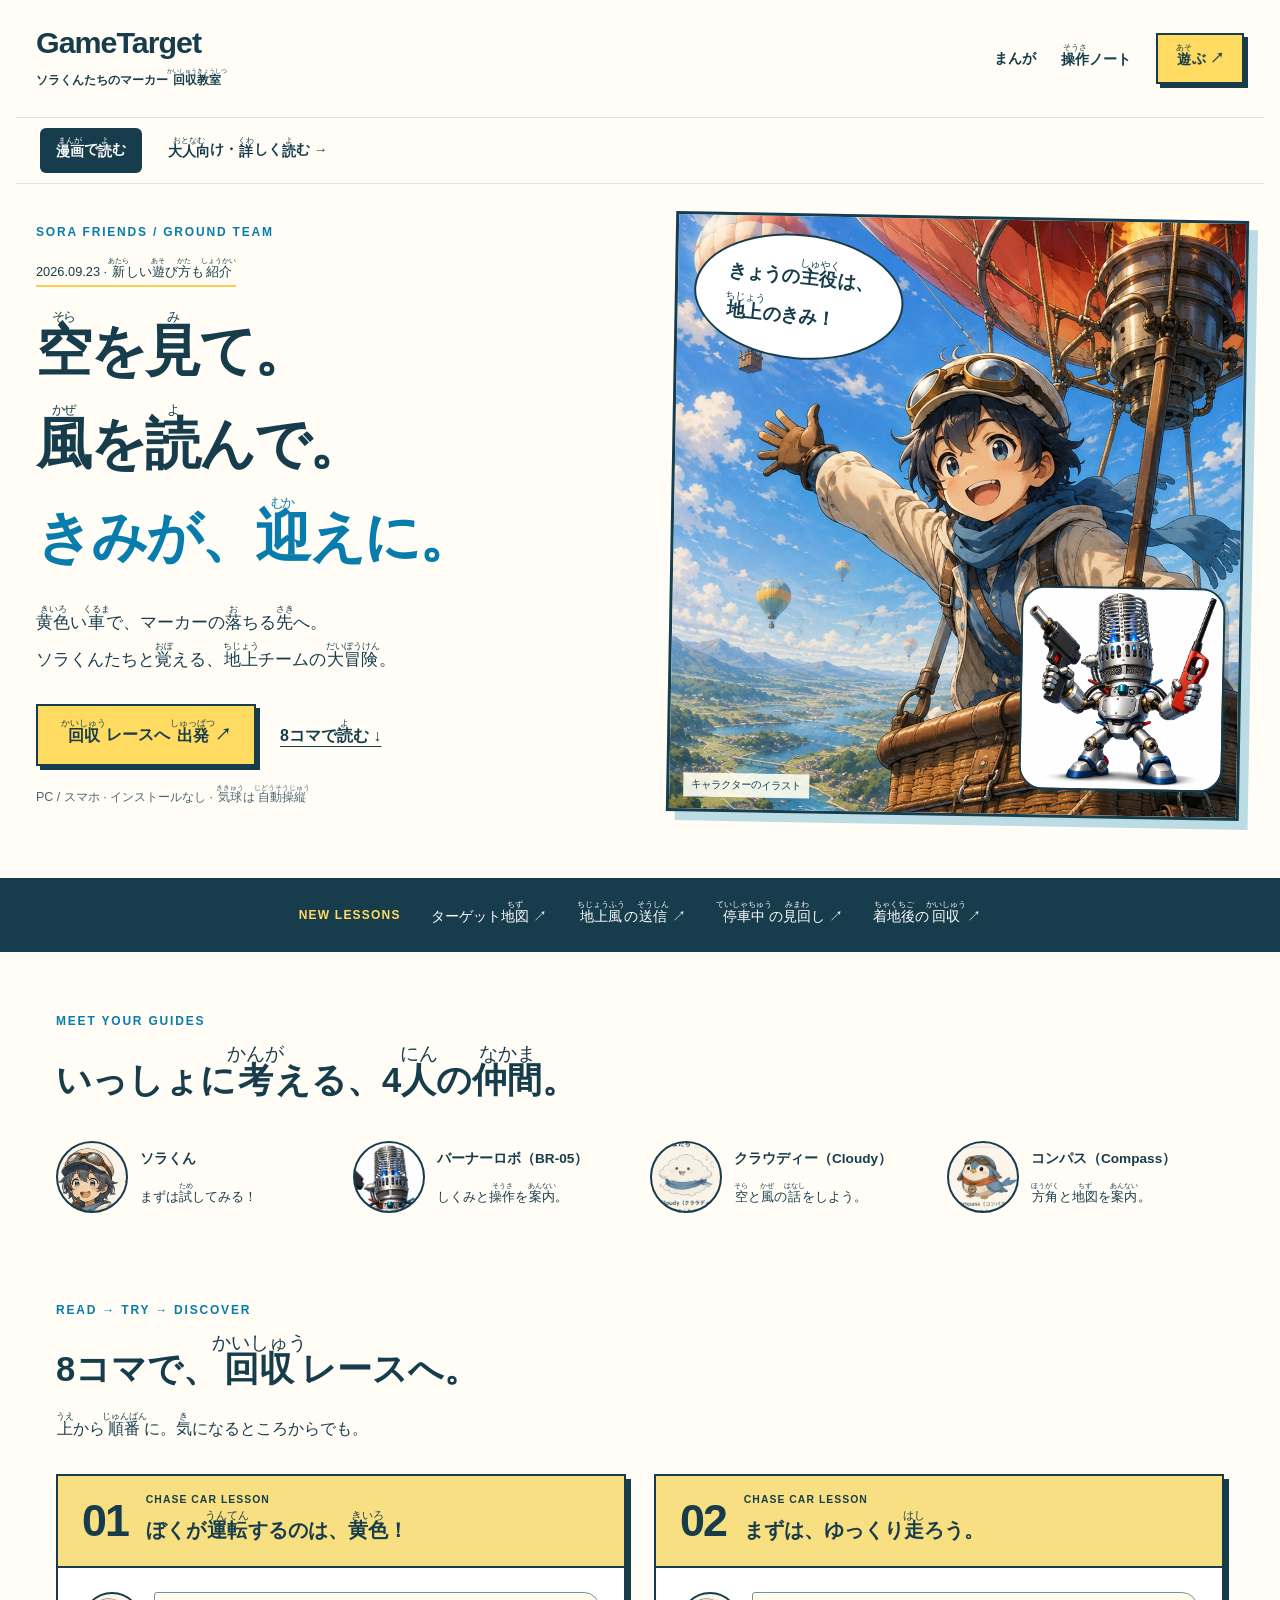
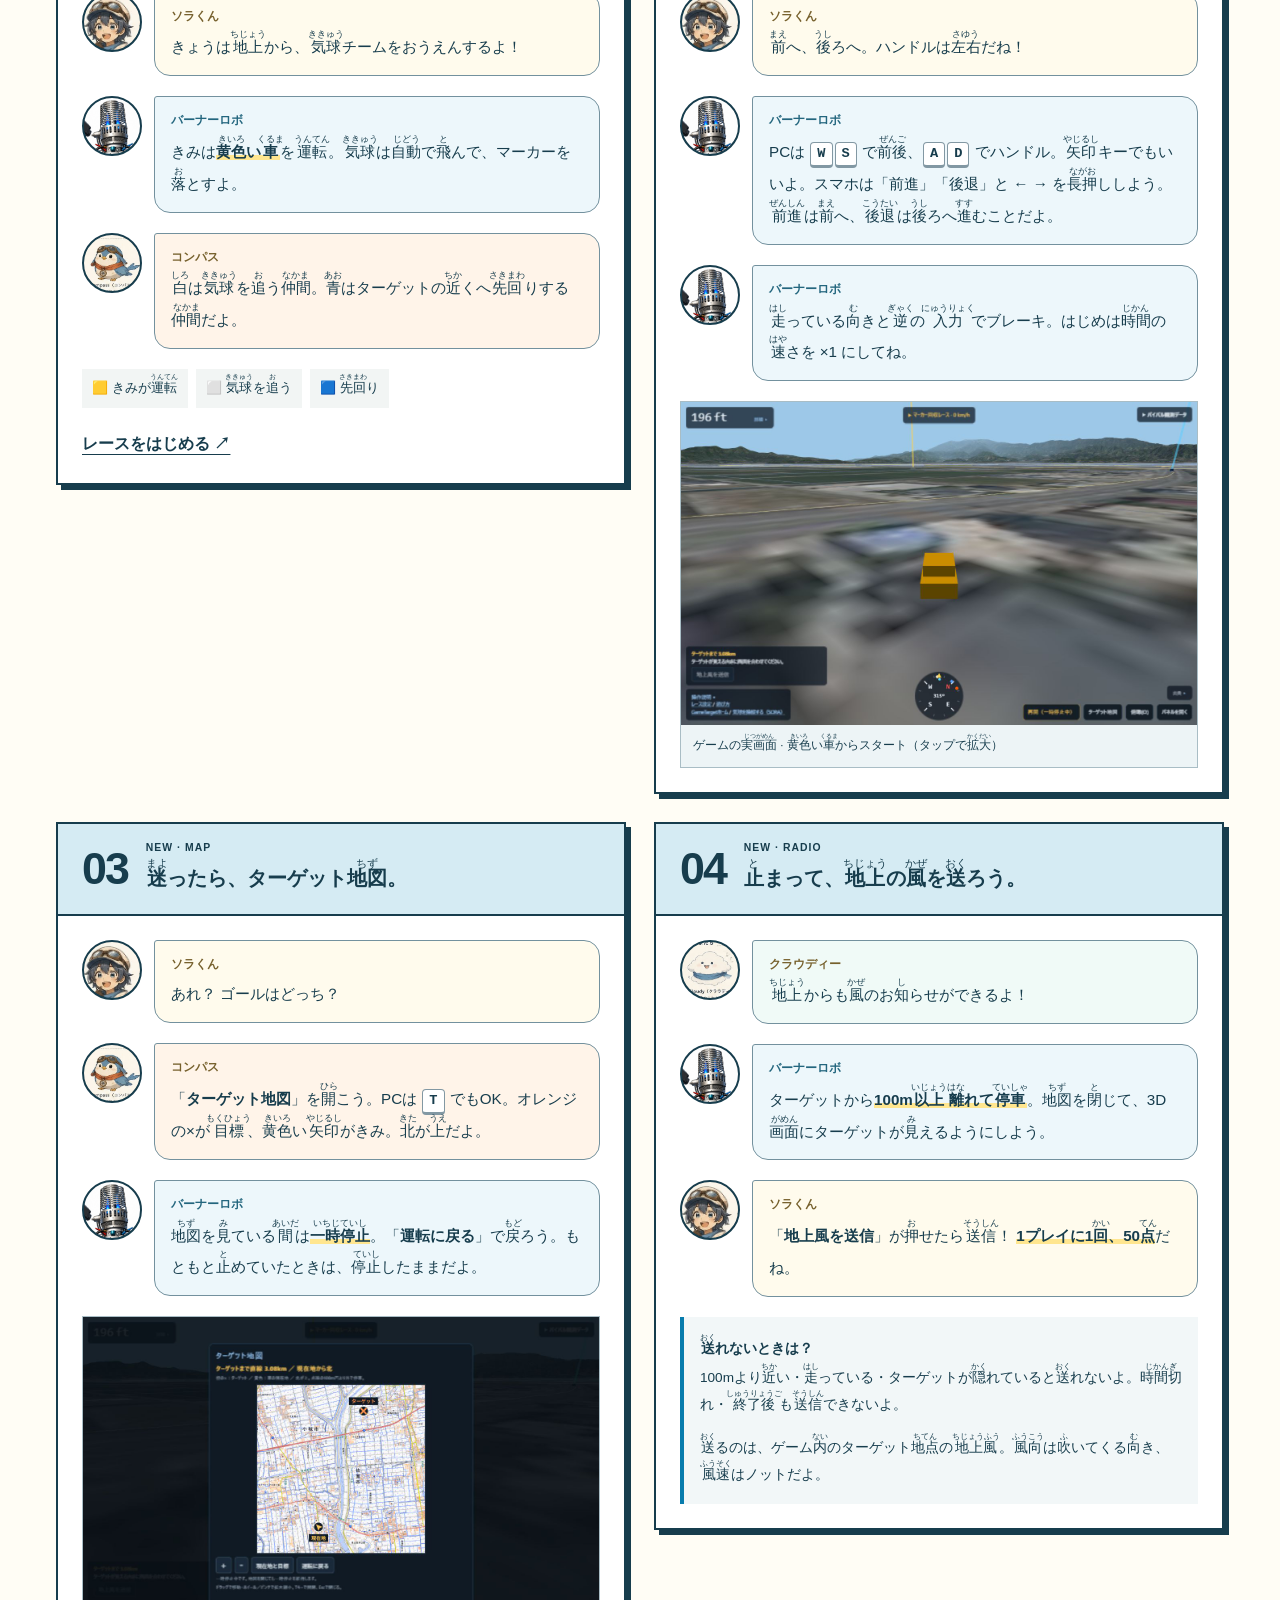
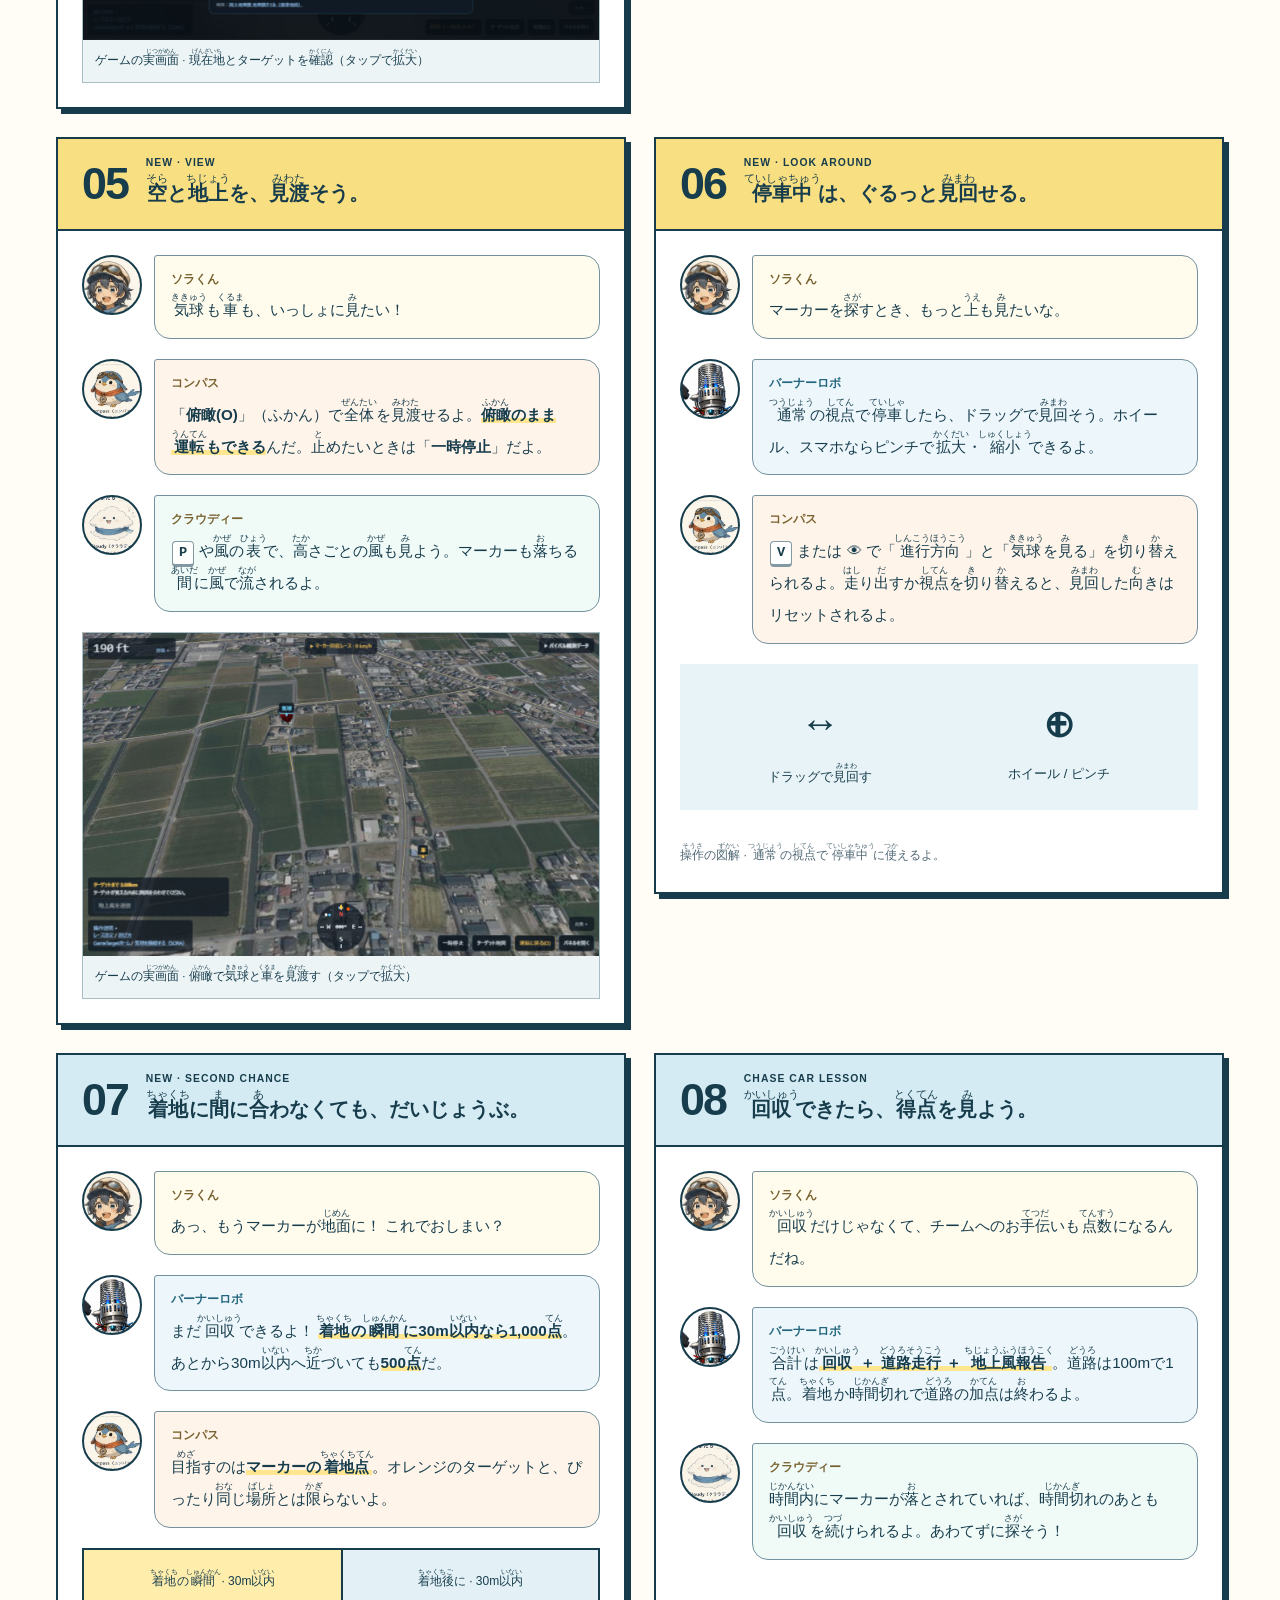
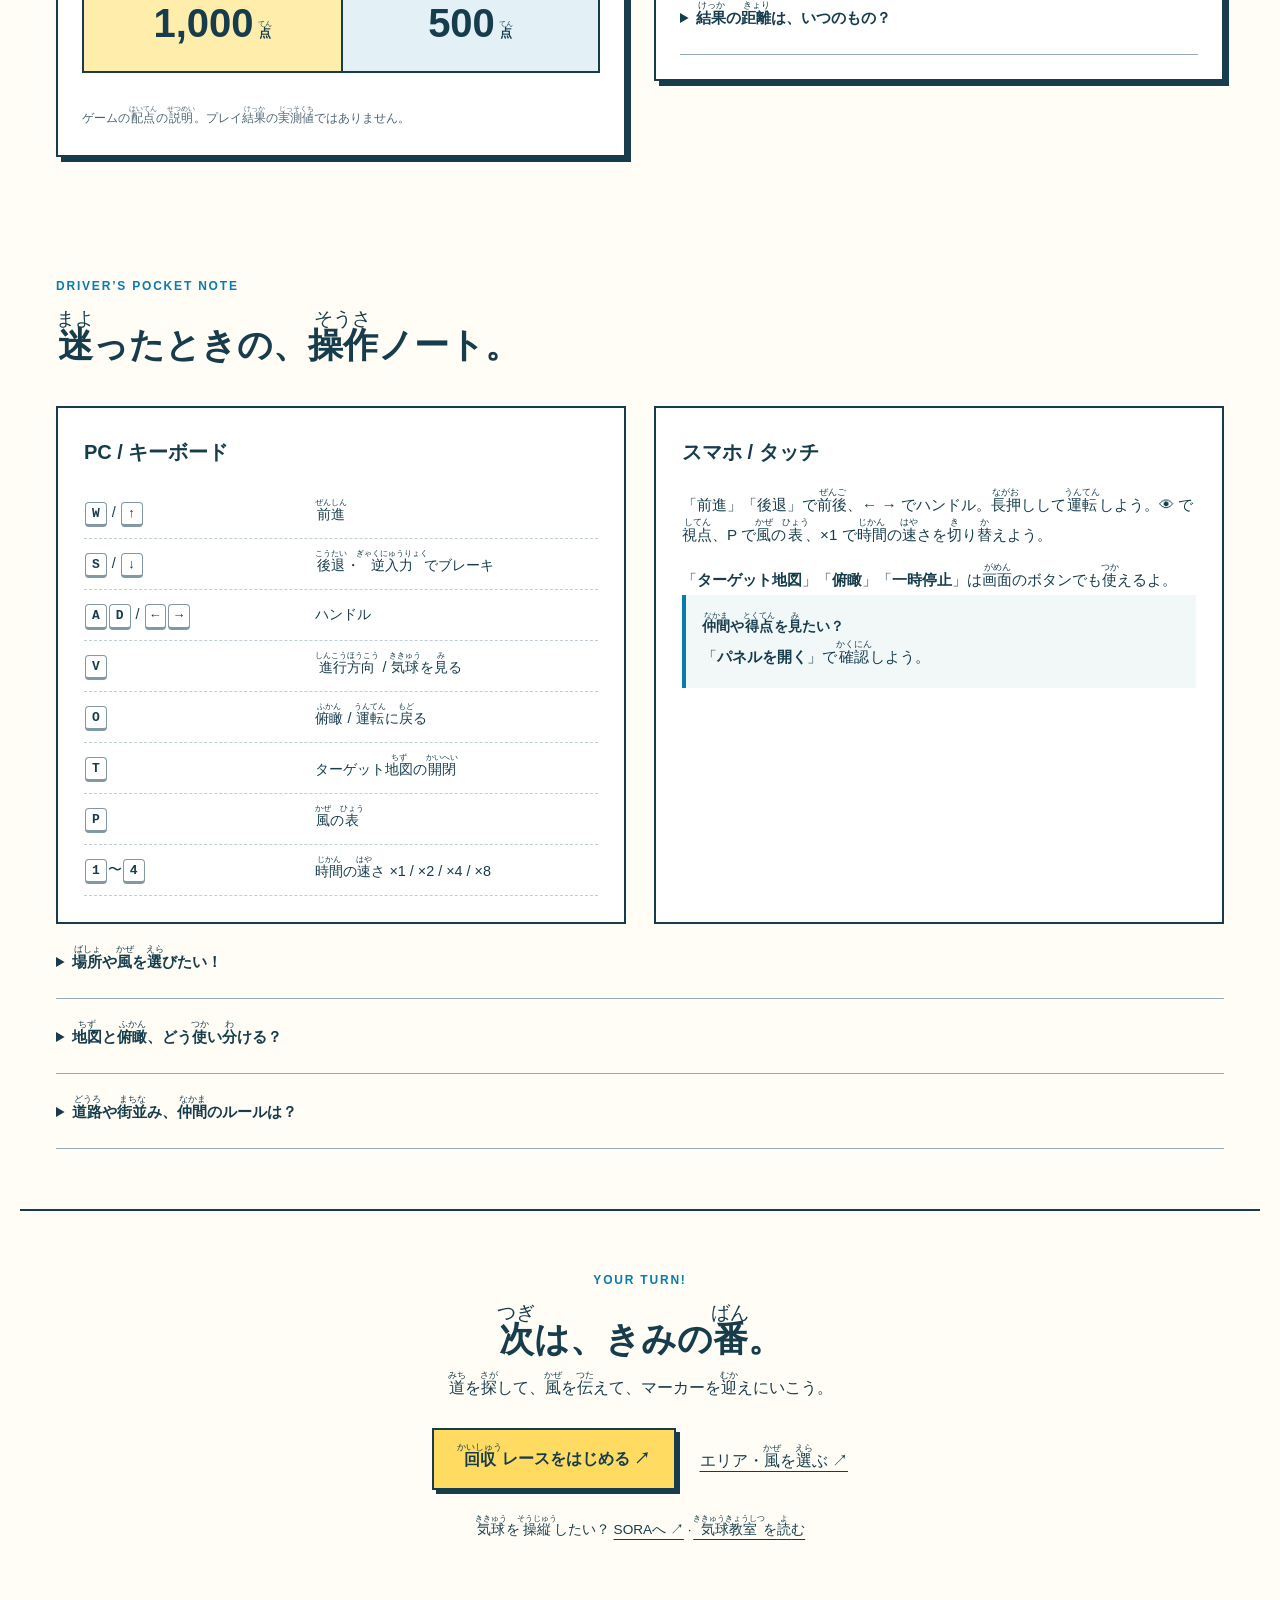
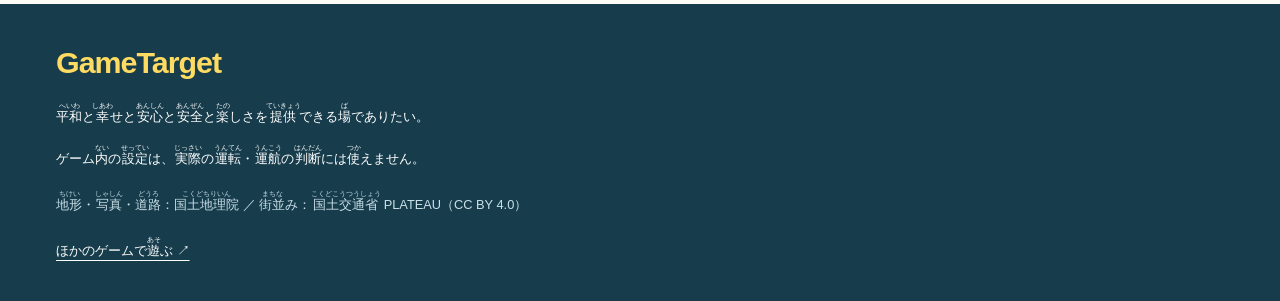
==== commit d33ba61f: "Add detailed adult guide and link both reading versions" ====
--- a/index.html
+++ b/index.html
@@ -1,6 +1,7 @@
 <!doctype html><html lang="ja"><head><meta charset="utf-8"><meta name="viewport" content="width=device-width,initial-scale=1">
 <title>GameTarget｜ソラくんたちのマーカー回収教室</title><meta name="description" content="ソラくんと仲間が8コマで案内。ターゲット地図、地上風の送信、停車中の見回し、着地後の回収までわかるGameTargetの遊び方。"><meta name="theme-color" content="#123b4c"><link rel="stylesheet" href="./manga.css"><script src="./sora-link.js" defer></script></head><body>
 <a class="skip" href="#play"><ruby>遊<rt>あそ</rt></ruby>び<ruby>方<rt>かた</rt></ruby>へ</a><header class="masthead"><a class="brand" href="./">GameTarget<span>ソラくんたちのマーカー<ruby>回収教室<rt>かいしゅうきょうしつ</rt></ruby></span></a><nav aria-label="ページ内案内"><a href="#play">まんが</a><a href="#controls"><ruby>操作<rt>そうさ</rt></ruby>ノート</a><a class="button small" href="./prototype/"><ruby>遊<rt>あそ</rt></ruby>ぶ ↗</a></nav></header>
+<nav class="reading-switch" aria-label="説明ページを選ぶ"><a href="./" aria-current="page"><ruby>漫画<rt>まんが</rt></ruby>で<ruby>読<rt>よ</rt></ruby>む</a><a href="./adult-guide.html"><ruby>大人向<rt>おとなむ</rt></ruby>け・<ruby>詳<rt>くわ</rt></ruby>しく<ruby>読<rt>よ</rt></ruby>む →</a></nav>
 <main><section class="hero"><div class="hero-copy"><p class="eyebrow">SORA FRIENDS / GROUND TEAM</p><p class="edition">2026.09.23 · <ruby>新<rt>あたら</rt></ruby>しい<ruby>遊<rt>あそ</rt></ruby>び<ruby>方<rt>かた</rt></ruby>も<ruby>紹介<rt>しょうかい</rt></ruby></p><h1><ruby>空<rt>そら</rt></ruby>を<ruby>見<rt>み</rt></ruby>て。<br><ruby>風<rt>かぜ</rt></ruby>を<ruby>読<rt>よ</rt></ruby>んで。<br><em>きみが、<ruby>迎<rt>むか</rt></ruby>えに。</em></h1><p class="lead"><ruby>黄色<rt>きいろ</rt></ruby>い<ruby>車<rt>くるま</rt></ruby>で、マーカーの<ruby>落<rt>お</rt></ruby>ちる<ruby>先<rt>さき</rt></ruby>へ。<br>ソラくんたちと<ruby>覚<rt>おぼ</rt></ruby>える、<ruby>地上<rt>ちじょう</rt></ruby>チームの<ruby>大冒険<rt>だいぼうけん</rt></ruby>。</p><div class="actions"><a class="button" href="./prototype/"><ruby>回収<rt>かいしゅう</rt></ruby>レースへ<ruby>出発<rt>しゅっぱつ</rt></ruby> ↗</a><a class="text-link" href="#play">8コマで<ruby>読<rt>よ</rt></ruby>む ↓</a></div><p class="caption">PC / スマホ · インストールなし · <ruby>気球<rt>ききゅう</rt></ruby>は<ruby>自動操縦<rt>じどうそうじゅう</rt></ruby></p></div><div class="hero-art"><span class="hero-sora" role="img" aria-label="クリーム色の帽子と青いスカーフのソラくん"></span><img class="hero-robo" src="./png/guide-20260923/br05.png" alt="青い炎と円筒の頭のバーナーロボ" width="1254" height="1254"><p class="hero-bubble">きょうの<ruby>主役<rt>しゅやく</rt></ruby>は、<br><ruby>地上<rt>ちじょう</rt></ruby>のきみ！</p><span class="art-note">キャラクターのイラスト</span></div></section>
 <nav class="feature-strip" aria-label="新しい機能へ"><span>NEW LESSONS</span><a href="#chapter-3">ターゲット<ruby>地図<rt>ちず</rt></ruby> ↗</a><a href="#chapter-4"><ruby>地上風<rt>ちじょうふう</rt></ruby>の<ruby>送信<rt>そうしん</rt></ruby> ↗</a><a href="#chapter-6"><ruby>停車中<rt>ていしゃちゅう</rt></ruby>の<ruby>見回<rt>みまわ</rt></ruby>し ↗</a><a href="#chapter-7"><ruby>着地後<rt>ちゃくちご</rt></ruby>の<ruby>回収<rt>かいしゅう</rt></ruby> ↗</a></nav>
 <section class="section cast"><div class="section-head"><p class="eyebrow">MEET YOUR GUIDES</p><h2>いっしょに<ruby>考<rt>かんが</rt></ruby>える、4<ruby>人<rt>にん</rt></ruby>の<ruby>仲間<rt>なかま</rt></ruby>。</h2></div><div class="cast-grid"><article><span class="portrait sora" role="img" aria-label="ソラくん"></span><h3>ソラくん</h3><p>まずは<ruby>試<rt>ため</rt></ruby>してみる！</p></article><article><span class="portrait robo" role="img" aria-label="バーナーロボ（BR-05）"></span><h3>バーナーロボ（BR-05）</h3><p>しくみと<ruby>操作<rt>そうさ</rt></ruby>を<ruby>案内<rt>あんない</rt></ruby>。</p></article><article><span class="portrait cloudy" role="img" aria-label="クラウディー（Cloudy）"></span><h3>クラウディー（Cloudy）</h3><p><ruby>空<rt>そら</rt></ruby>と<ruby>風<rt>かぜ</rt></ruby>の<ruby>話<rt>はなし</rt></ruby>をしよう。</p></article><article><span class="portrait compass" role="img" aria-label="コンパス（Compass）"></span><h3>コンパス（Compass）</h3><p><ruby>方角<rt>ほうがく</rt></ruby>と<ruby>地図<rt>ちず</rt></ruby>を<ruby>案内<rt>あんない</rt></ruby>。</p></article></div></section><section class="section lesson-section" id="play"><div class="section-head"><p class="eyebrow">READ → TRY → DISCOVER</p><h2>8コマで、<ruby>回収<rt>かいしゅう</rt></ruby>レースへ。</h2><p><ruby>上<rt>うえ</rt></ruby>から<ruby>順番<rt>じゅんばん</rt></ruby>に。<ruby>気<rt>き</rt></ruby>になるところからでも。</p></div><div class="comic-grid"><article class="panel" id="chapter-1"><header><span class="number">01</span><div><span class="kicker">CHASE CAR LESSON</span><h3>ぼくが<ruby>運転<rt>うんてん</rt></ruby>するのは、<ruby>黄色<rt>きいろ</rt></ruby>！</h3></div></header><div class="panel-content"><div class="talk sora"><span class="portrait sora" aria-hidden="true"></span><div class="bubble"><b>ソラくん</b><p>きょうは<ruby>地上<rt>ちじょう</rt></ruby>から、<ruby>気球<rt>ききゅう</rt></ruby>チームをおうえんするよ！</p></div></div><div class="talk robo"><span class="portrait robo" aria-hidden="true"></span><div class="bubble"><b>バーナーロボ</b><p>きみは<strong><ruby>黄色<rt>きいろ</rt></ruby>い<ruby>車<rt>くるま</rt></ruby></strong>を<ruby>運転<rt>うんてん</rt></ruby>。<ruby>気球<rt>ききゅう</rt></ruby>は<ruby>自動<rt>じどう</rt></ruby>で<ruby>飛<rt>と</rt></ruby>んで、マーカーを<ruby>落<rt>お</rt></ruby>とすよ。</p></div></div><div class="talk compass"><span class="portrait compass" aria-hidden="true"></span><div class="bubble"><b>コンパス</b><p><ruby>白<rt>しろ</rt></ruby>は<ruby>気球<rt>ききゅう</rt></ruby>を<ruby>追<rt>お</rt></ruby>う<ruby>仲間<rt>なかま</rt></ruby>。<ruby>青<rt>あお</rt></ruby>はターゲットの<ruby>近<rt>ちか</rt></ruby>くへ<ruby>先回<rt>さきまわ</rt></ruby>りする<ruby>仲間<rt>なかま</rt></ruby>だよ。</p></div></div><div class="team"><span>🟨 きみが<ruby>運転<rt>うんてん</rt></ruby></span><span>⬜ <ruby>気球<rt>ききゅう</rt></ruby>を<ruby>追<rt>お</rt></ruby>う</span><span>🟦 <ruby>先回<rt>さきまわ</rt></ruby>り</span></div><a class="text-link" href="./prototype/">レースをはじめる ↗</a></div></article><article class="panel" id="chapter-2"><header><span class="number">02</span><div><span class="kicker">CHASE CAR LESSON</span><h3>まずは、ゆっくり<ruby>走<rt>はし</rt></ruby>ろう。</h3></div></header><div class="panel-content"><div class="talk sora"><span class="portrait sora" aria-hidden="true"></span><div class="bubble"><b>ソラくん</b><p><ruby>前<rt>まえ</rt></ruby>へ、<ruby>後<rt>うし</rt></ruby>ろへ。ハンドルは<ruby>左右<rt>さゆう</rt></ruby>だね！</p></div></div><div class="talk robo"><span class="portrait robo" aria-hidden="true"></span><div class="bubble"><b>バーナーロボ</b><p>PCは <kbd>W</kbd><kbd>S</kbd> で<ruby>前後<rt>ぜんご</rt></ruby>、<kbd>A</kbd><kbd>D</kbd> でハンドル。<ruby>矢印<rt>やじるし</rt></ruby>キーでもいいよ。スマホは「前進」「後退」と ← → を<ruby>長押<rt>ながお</rt></ruby>ししよう。<ruby>前進<rt>ぜんしん</rt></ruby>は<ruby>前<rt>まえ</rt></ruby>へ、<ruby>後退<rt>こうたい</rt></ruby>は<ruby>後<rt>うし</rt></ruby>ろへ<ruby>進<rt>すす</rt></ruby>むことだよ。</p></div></div><div class="talk robo"><span class="portrait robo" aria-hidden="true"></span><div class="bubble"><b>バーナーロボ</b><p><ruby>走<rt>はし</rt></ruby>っている<ruby>向<rt>む</rt></ruby>きと<ruby>逆<rt>ぎゃく</rt></ruby>の<ruby>入力<rt>にゅうりょく</rt></ruby>でブレーキ。はじめは<ruby>時間<rt>じかん</rt></ruby>の<ruby>速<rt>はや</rt></ruby>さを ×1 にしてね。</p></div></div><figure class="screen"><a href="./png/guide-20260923/drive.png" target="_blank" rel="noopener" aria-label="ゲーム画面を大きく開く"><img src="./png/guide-20260923/drive.png" width="1280" height="800" alt="黄色い車からスタート" loading="lazy"></a><figcaption>ゲームの<ruby>実画面<rt>じつがめん</rt></ruby> · <ruby>黄色<rt>きいろ</rt></ruby>い<ruby>車<rt>くるま</rt></ruby>からスタート（タップで<ruby>拡大<rt>かくだい</rt></ruby>）</figcaption></figure></div></article><article class="panel" id="chapter-3"><header><span class="number">03</span><div><span class="kicker">NEW · MAP</span><h3><ruby>迷<rt>まよ</rt></ruby>ったら、ターゲット<ruby>地図<rt>ちず</rt></ruby>。</h3></div></header><div class="panel-content"><div class="talk sora"><span class="portrait sora" aria-hidden="true"></span><div class="bubble"><b>ソラくん</b><p>あれ？ ゴールはどっち？</p></div></div><div class="talk compass"><span class="portrait compass" aria-hidden="true"></span><div class="bubble"><b>コンパス</b><p>「<span class="ui">ターゲット地図</span>」を<ruby>開<rt>ひら</rt></ruby>こう。PCは <kbd>T</kbd> でもOK。オレンジの×が<ruby>目標<rt>もくひょう</rt></ruby>、<ruby>黄色<rt>きいろ</rt></ruby>い<ruby>矢印<rt>やじるし</rt></ruby>がきみ。<ruby>北<rt>きた</rt></ruby>が<ruby>上<rt>うえ</rt></ruby>だよ。</p></div></div><div class="talk robo"><span class="portrait robo" aria-hidden="true"></span><div class="bubble"><b>バーナーロボ</b><p><ruby>地図<rt>ちず</rt></ruby>を<ruby>見<rt>み</rt></ruby>ている<ruby>間<rt>あいだ</rt></ruby>は<strong><ruby>一時停止<rt>いちじていし</rt></ruby></strong>。「<span class="ui">運転に戻る</span>」で<ruby>戻<rt>もど</rt></ruby>ろう。もともと<ruby>止<rt>と</rt></ruby>めていたときは、<ruby>停止<rt>ていし</rt></ruby>したままだよ。</p></div></div><figure class="screen"><a href="./png/guide-20260923/target-map.png" target="_blank" rel="noopener" aria-label="ゲーム画面を大きく開く"><img src="./png/guide-20260923/target-map.png" width="1280" height="800" alt="現在地とターゲットを確認" loading="lazy"></a><figcaption>ゲームの<ruby>実画面<rt>じつがめん</rt></ruby> · <ruby>現在地<rt>げんざいち</rt></ruby>とターゲットを<ruby>確認<rt>かくにん</rt></ruby>（タップで<ruby>拡大<rt>かくだい</rt></ruby>）</figcaption></figure></div></article><article class="panel" id="chapter-4"><header><span class="number">04</span><div><span class="kicker">NEW · RADIO</span><h3><ruby>止<rt>と</rt></ruby>まって、<ruby>地上<rt>ちじょう</rt></ruby>の<ruby>風<rt>かぜ</rt></ruby>を<ruby>送<rt>おく</rt></ruby>ろう。</h3></div></header><div class="panel-content"><div class="talk cloudy"><span class="portrait cloudy" aria-hidden="true"></span><div class="bubble"><b>クラウディー</b><p><ruby>地上<rt>ちじょう</rt></ruby>からも<ruby>風<rt>かぜ</rt></ruby>のお<ruby>知<rt>し</rt></ruby>らせができるよ！</p></div></div><div class="talk robo"><span class="portrait robo" aria-hidden="true"></span><div class="bubble"><b>バーナーロボ</b><p>ターゲットから<strong>100m<ruby>以上<rt>いじょう</rt></ruby><ruby>離<rt>はな</rt></ruby>れて<ruby>停車<rt>ていしゃ</rt></ruby></strong>。<ruby>地図<rt>ちず</rt></ruby>を<ruby>閉<rt>と</rt></ruby>じて、3D<ruby>画面<rt>がめん</rt></ruby>にターゲットが<ruby>見<rt>み</rt></ruby>えるようにしよう。</p></div></div><div class="talk sora"><span class="portrait sora" aria-hidden="true"></span><div class="bubble"><b>ソラくん</b><p>「<span class="ui">地上風を送信</span>」が<ruby>押<rt>お</rt></ruby>せたら<ruby>送信<rt>そうしん</rt></ruby>！ <strong>1プレイに1<ruby>回<rt>かい</rt></ruby>、50<ruby>点<rt>てん</rt></ruby></strong>だね。</p></div></div><div class="tip"><b><ruby>送<rt>おく</rt></ruby>れないときは？</b><p>100mより<ruby>近<rt>ちか</rt></ruby>い・<ruby>走<rt>はし</rt></ruby>っている・ターゲットが<ruby>隠<rt>かく</rt></ruby>れていると<ruby>送<rt>おく</rt></ruby>れないよ。<ruby>時間切<rt>じかんぎ</rt></ruby>れ・<ruby>終了後<rt>しゅうりょうご</rt></ruby>も<ruby>送信<rt>そうしん</rt></ruby>できないよ。</p><p><ruby>送<rt>おく</rt></ruby>るのは、ゲーム<ruby>内<rt>ない</rt></ruby>のターゲット<ruby>地点<rt>ちてん</rt></ruby>の<ruby>地上風<rt>ちじょうふう</rt></ruby>。<ruby>風向<rt>ふうこう</rt></ruby>は<ruby>吹<rt>ふ</rt></ruby>いてくる<ruby>向<rt>む</rt></ruby>き、<ruby>風速<rt>ふうそく</rt></ruby>はノットだよ。</p></div></div></article><article class="panel" id="chapter-5"><header><span class="number">05</span><div><span class="kicker">NEW · VIEW</span><h3><ruby>空<rt>そら</rt></ruby>と<ruby>地上<rt>ちじょう</rt></ruby>を、<ruby>見渡<rt>みわた</rt></ruby>そう。</h3></div></header><div class="panel-content"><div class="talk sora"><span class="portrait sora" aria-hidden="true"></span><div class="bubble"><b>ソラくん</b><p><ruby>気球<rt>ききゅう</rt></ruby>も<ruby>車<rt>くるま</rt></ruby>も、いっしょに<ruby>見<rt>み</rt></ruby>たい！</p></div></div><div class="talk compass"><span class="portrait compass" aria-hidden="true"></span><div class="bubble"><b>コンパス</b><p>「<span class="ui">俯瞰(O)</span>」（ふかん）で<ruby>全体<rt>ぜんたい</rt></ruby>を<ruby>見渡<rt>みわた</rt></ruby>せるよ。<strong><ruby>俯瞰<rt>ふかん</rt></ruby>のまま<ruby>運転<rt>うんてん</rt></ruby>もできる</strong>んだ。<ruby>止<rt>と</rt></ruby>めたいときは「<span class="ui">一時停止</span>」だよ。</p></div></div><div class="talk cloudy"><span class="portrait cloudy" aria-hidden="true"></span><div class="bubble"><b>クラウディー</b><p><kbd>P</kbd> や<ruby>風<rt>かぜ</rt></ruby>の<ruby>表<rt>ひょう</rt></ruby>で、<ruby>高<rt>たか</rt></ruby>さごとの<ruby>風<rt>かぜ</rt></ruby>も<ruby>見<rt>み</rt></ruby>よう。マーカーも<ruby>落<rt>お</rt></ruby>ちる<ruby>間<rt>あいだ</rt></ruby>に<ruby>風<rt>かぜ</rt></ruby>で<ruby>流<rt>なが</rt></ruby>されるよ。</p></div></div><figure class="screen"><a href="./png/guide-20260923/overview.png" target="_blank" rel="noopener" aria-label="ゲーム画面を大きく開く"><img src="./png/guide-20260923/overview.png" width="1280" height="800" alt="俯瞰で気球と車を見渡す" loading="lazy"></a><figcaption>ゲームの<ruby>実画面<rt>じつがめん</rt></ruby> · <ruby>俯瞰<rt>ふかん</rt></ruby>で<ruby>気球<rt>ききゅう</rt></ruby>と<ruby>車<rt>くるま</rt></ruby>を<ruby>見渡<rt>みわた</rt></ruby>す（タップで<ruby>拡大<rt>かくだい</rt></ruby>）</figcaption></figure></div></article><article class="panel" id="chapter-6"><header><span class="number">06</span><div><span class="kicker">NEW · LOOK AROUND</span><h3><ruby>停車中<rt>ていしゃちゅう</rt></ruby>は、ぐるっと<ruby>見回<rt>みまわ</rt></ruby>せる。</h3></div></header><div class="panel-content"><div class="talk sora"><span class="portrait sora" aria-hidden="true"></span><div class="bubble"><b>ソラくん</b><p>マーカーを<ruby>探<rt>さが</rt></ruby>すとき、もっと<ruby>上<rt>うえ</rt></ruby>も<ruby>見<rt>み</rt></ruby>たいな。</p></div></div><div class="talk robo"><span class="portrait robo" aria-hidden="true"></span><div class="bubble"><b>バーナーロボ</b><p><ruby>通常<rt>つうじょう</rt></ruby>の<ruby>視点<rt>してん</rt></ruby>で<ruby>停車<rt>ていしゃ</rt></ruby>したら、ドラッグで<ruby>見回<rt>みまわ</rt></ruby>そう。ホイール、スマホならピンチで<ruby>拡大<rt>かくだい</rt></ruby>・<ruby>縮小<rt>しゅくしょう</rt></ruby>できるよ。</p></div></div><div class="talk compass"><span class="portrait compass" aria-hidden="true"></span><div class="bubble"><b>コンパス</b><p><kbd>V</kbd> または 👁 で「<ruby>進行方向<rt>しんこうほうこう</rt></ruby>」と「<ruby>気球<rt>ききゅう</rt></ruby>を<ruby>見<rt>み</rt></ruby>る」を<ruby>切<rt>き</rt></ruby>り<ruby>替<rt>か</rt></ruby>えられるよ。<ruby>走<rt>はし</rt></ruby>り<ruby>出<rt>だ</rt></ruby>すか<ruby>視点<rt>してん</rt></ruby>を<ruby>切<rt>き</rt></ruby>り<ruby>替<rt>か</rt></ruby>えると、<ruby>見回<rt>みまわ</rt></ruby>した<ruby>向<rt>む</rt></ruby>きはリセットされるよ。</p></div></div><div class="gesture" aria-label="操作の図解"><span>↔<small>ドラッグで<ruby>見回<rt>みまわ</rt></ruby>す</small></span><span>⊕<small>ホイール / ピンチ</small></span></div><p class="caption"><ruby>操作<rt>そうさ</rt></ruby>の<ruby>図解<rt>ずかい</rt></ruby> · <ruby>通常<rt>つうじょう</rt></ruby>の<ruby>視点<rt>してん</rt></ruby>で<ruby>停車中<rt>ていしゃちゅう</rt></ruby>に<ruby>使<rt>つか</rt></ruby>えるよ。</p></div></article><article class="panel" id="chapter-7"><header><span class="number">07</span><div><span class="kicker">NEW · SECOND CHANCE</span><h3><ruby>着地<rt>ちゃくち</rt></ruby>に<ruby>間<rt>ま</rt></ruby>に<ruby>合<rt>あ</rt></ruby>わなくても、だいじょうぶ。</h3></div></header><div class="panel-content"><div class="talk sora"><span class="portrait sora" aria-hidden="true"></span><div class="bubble"><b>ソラくん</b><p>あっ、もうマーカーが<ruby>地面<rt>じめん</rt></ruby>に！ これでおしまい？</p></div></div><div class="talk robo"><span class="portrait robo" aria-hidden="true"></span><div class="bubble"><b>バーナーロボ</b><p>まだ<ruby>回収<rt>かいしゅう</rt></ruby>できるよ！ <strong><ruby>着地<rt>ちゃくち</rt></ruby>の<ruby>瞬間<rt>しゅんかん</rt></ruby>に30m<ruby>以内<rt>いない</rt></ruby>なら1,000<ruby>点<rt>てん</rt></ruby></strong>。あとから30m<ruby>以内<rt>いない</rt></ruby>へ<ruby>近<rt>ちか</rt></ruby>づいても<strong>500<ruby>点<rt>てん</rt></ruby></strong>だ。</p></div></div><div class="talk compass"><span class="portrait compass" aria-hidden="true"></span><div class="bubble"><b>コンパス</b><p><ruby>目指<rt>めざ</rt></ruby>すのは<strong>マーカーの<ruby>着地点<rt>ちゃくちてん</rt></ruby></strong>。オレンジのターゲットと、ぴったり<ruby>同<rt>おな</rt></ruby>じ<ruby>場所<rt>ばしょ</rt></ruby>とは<ruby>限<rt>かぎ</rt></ruby>らないよ。</p></div></div><div class="score-pair"><div><small><ruby>着地<rt>ちゃくち</rt></ruby>の<ruby>瞬間<rt>しゅんかん</rt></ruby> · 30m<ruby>以内<rt>いない</rt></ruby></small><strong>1,000<small><ruby>点<rt>てん</rt></ruby></small></strong></div><div><small><ruby>着地後<rt>ちゃくちご</rt></ruby>に · 30m<ruby>以内<rt>いない</rt></ruby></small><strong>500<small><ruby>点<rt>てん</rt></ruby></small></strong></div></div><p class="caption">ゲームの<ruby>配点<rt>はいてん</rt></ruby>の<ruby>説明<rt>せつめい</rt></ruby>。プレイ<ruby>結果<rt>けっか</rt></ruby>の<ruby>実測値<rt>じっそくち</rt></ruby>ではありません。</p></div></article><article class="panel" id="chapter-8"><header><span class="number">08</span><div><span class="kicker">CHASE CAR LESSON</span><h3><ruby>回収<rt>かいしゅう</rt></ruby>できたら、<ruby>得点<rt>とくてん</rt></ruby>を<ruby>見<rt>み</rt></ruby>よう。</h3></div></header><div class="panel-content"><div class="talk sora"><span class="portrait sora" aria-hidden="true"></span><div class="bubble"><b>ソラくん</b><p><ruby>回収<rt>かいしゅう</rt></ruby>だけじゃなくて、チームへのお<ruby>手伝<rt>てつだ</rt></ruby>いも<ruby>点数<rt>てんすう</rt></ruby>になるんだね。</p></div></div><div class="talk robo"><span class="portrait robo" aria-hidden="true"></span><div class="bubble"><b>バーナーロボ</b><p><ruby>合計<rt>ごうけい</rt></ruby>は<strong><ruby>回収<rt>かいしゅう</rt></ruby> ＋ <ruby>道路走行<rt>どうろそうこう</rt></ruby> ＋ <ruby>地上風報告<rt>ちじょうふうほうこく</rt></ruby></strong>。<ruby>道路<rt>どうろ</rt></ruby>は100mで1<ruby>点<rt>てん</rt></ruby>。<ruby>着地<rt>ちゃくち</rt></ruby>か<ruby>時間切<rt>じかんぎ</rt></ruby>れで<ruby>道路<rt>どうろ</rt></ruby>の<ruby>加点<rt>かてん</rt></ruby>は<ruby>終<rt>お</rt></ruby>わるよ。</p></div></div><div class="talk cloudy"><span class="portrait cloudy" aria-hidden="true"></span><div class="bubble"><b>クラウディー</b><p><ruby>時間内<rt>じかんない</rt></ruby>にマーカーが<ruby>落<rt>お</rt></ruby>とされていれば、<ruby>時間切<rt>じかんぎ</rt></ruby>れのあとも<ruby>回収<rt>かいしゅう</rt></ruby>を<ruby>続<rt>つづ</rt></ruby>けられるよ。あわてずに<ruby>探<rt>さが</rt></ruby>そう！</p></div></div><details><summary><ruby>結果<rt>けっか</rt></ruby>の<ruby>距離<rt>きょり</rt></ruby>は、いつのもの？</summary><p>リザルトに<ruby>出<rt>で</rt></ruby>るのは<strong><ruby>着地<rt>ちゃくち</rt></ruby>した<ruby>瞬間<rt>しゅんかん</rt></ruby>の<ruby>車<rt>くるま</rt></ruby>との<ruby>距離<rt>きょり</rt></ruby></strong>。あとから<ruby>回収<rt>かいしゅう</rt></ruby>しても、この<ruby>記録<rt>きろく</rt></ruby>は<ruby>変<rt>か</rt></ruby>わらないよ。</p></details></div></article></div></section><section class="section" id="controls"><div class="section-head"><p class="eyebrow">DRIVER’S POCKET NOTE</p><h2><ruby>迷<rt>まよ</rt></ruby>ったときの、<ruby>操作<rt>そうさ</rt></ruby>ノート。</h2></div><div class="controls-grid"><div class="notebook"><h3>PC / キーボード</h3><dl>
@@ -10,4 +11,4 @@
 <details><summary><ruby>地図<rt>ちず</rt></ruby>と<ruby>俯瞰<rt>ふかん</rt></ruby>、どう<ruby>使<rt>つか</rt></ruby>い<ruby>分<rt>わ</rt></ruby>ける？</summary><p><ruby>地図<rt>ちず</rt></ruby>は<ruby>現在地<rt>げんざいち</rt></ruby>とターゲットを<ruby>確認<rt>かくにん</rt></ruby>するもの。<ruby>表示中<rt>ひょうじちゅう</rt></ruby>は<ruby>一時停止<rt>いちじていし</rt></ruby>するよ。<ruby>俯瞰<rt>ふかん</rt></ruby>は3Dの<ruby>全体<rt>ぜんたい</rt></ruby>を<ruby>見渡<rt>みわた</rt></ruby>す<ruby>視点<rt>してん</rt></ruby>。<ruby>時間<rt>じかん</rt></ruby>は<ruby>進<rt>すす</rt></ruby>み、<ruby>運転<rt>うんてん</rt></ruby>もできるよ。</p></details>
 <details><summary><ruby>道路<rt>どうろ</rt></ruby>や<ruby>街並<rt>まちな</rt></ruby>み、<ruby>仲間<rt>なかま</rt></ruby>のルールは？</summary><p><ruby>黄色<rt>きいろ</rt></ruby>い<ruby>車<rt>くるま</rt></ruby>は<ruby>道路<rt>どうろ</rt></ruby>の<ruby>外<rt>そと</rt></ruby>も<ruby>自由<rt>じゆう</rt></ruby>に<ruby>走<rt>はし</rt></ruby>れるよ。<ruby>道路<rt>どうろ</rt></ruby>の<ruby>加点<rt>かてん</rt></ruby>は<ruby>読<rt>よ</rt></ruby>み<ruby>込<rt>こ</rt></ruby>み<ruby>済<rt>ず</rt></ruby>みの<ruby>道路<rt>どうろ</rt></ruby>が<ruby>対象<rt>たいしょう</rt></ruby>。<ruby>青<rt>あお</rt></ruby>い<ruby>仲間<rt>なかま</rt></ruby>はターゲットの100m<ruby>以内<rt>いない</rt></ruby>へ<ruby>入<rt>はい</rt></ruby>らず、<ruby>行<rt>い</rt></ruby>ける<ruby>道路<rt>どうろ</rt></ruby>で<ruby>待<rt>ま</rt></ruby>つよ。</p><p>「<span class="ui">レース設定</span>」で<ruby>街並<rt>まちな</rt></ruby>みを<ruby>選<rt>えら</rt></ruby>べるよ。PLATEAUのデータがある<ruby>地域<rt>ちいき</rt></ruby>が<ruby>対象<rt>たいしょう</rt></ruby>。<ruby>建物<rt>たてもの</rt></ruby>による<ruby>通行制限<rt>つうこうせいげん</rt></ruby>はありません。</p><p><ruby>距離<rt>きょり</rt></ruby>と<ruby>配点<rt>はいてん</rt></ruby>は<ruby>試作<rt>しさく</rt></ruby>のゲーム<ruby>設定<rt>せってい</rt></ruby>です。</p></details></section>
 <section class="finish section"><p class="eyebrow">YOUR TURN!</p><h2><ruby>次<rt>つぎ</rt></ruby>は、きみの<ruby>番<rt>ばん</rt></ruby>。</h2><p><ruby>道<rt>みち</rt></ruby>を<ruby>探<rt>さが</rt></ruby>して、<ruby>風<rt>かぜ</rt></ruby>を<ruby>伝<rt>つた</rt></ruby>えて、マーカーを<ruby>迎<rt>むか</rt></ruby>えにいこう。</p><div class="actions"><a class="button" href="./prototype/"><ruby>回収<rt>かいしゅう</rt></ruby>レースをはじめる ↗</a><a href="./prototype/?setup=1">エリア・<ruby>風<rt>かぜ</rt></ruby>を<ruby>選<rt>えら</rt></ruby>ぶ ↗</a></div><p class="sora-link"><ruby>気球<rt>ききゅう</rt></ruby>を<ruby>操縦<rt>そうじゅう</rt></ruby>したい？ <a data-sora-link="home" href="https://rhitomigm-hash.github.io/SORA/">SORAへ ↗</a> · <a href="./balloon-guide.html"><ruby>気球教室<rt>ききゅうきょうしつ</rt></ruby>を<ruby>読<rt>よ</rt></ruby>む</a></p></section></main>
-<footer><a class="brand" href="./">GameTarget</a><p><ruby>平和<rt>へいわ</rt></ruby>と<ruby>幸<rt>しあわ</rt></ruby>せと<ruby>安心<rt>あんしん</rt></ruby>と<ruby>安全<rt>あんぜん</rt></ruby>と<ruby>楽<rt>たの</rt></ruby>しさを<ruby>提供<rt>ていきょう</rt></ruby>できる<ruby>場<rt>ば</rt></ruby>でありたい。</p><p>ゲーム<ruby>内<rt>ない</rt></ruby>の<ruby>設定<rt>せってい</rt></ruby>は、<ruby>実際<rt>じっさい</rt></ruby>の<ruby>運転<rt>うんてん</rt></ruby>・<ruby>運航<rt>うんこう</rt></ruby>の<ruby>判断<rt>はんだん</rt></ruby>には<ruby>使<rt>つか</rt></ruby>えません。</p><p class="credits"><ruby>地形<rt>ちけい</rt></ruby>・<ruby>写真<rt>しゃしん</rt></ruby>・<ruby>道路<rt>どうろ</rt></ruby>：<ruby>国土地理院<rt>こくどちりいん</rt></ruby> ／ <ruby>街並<rt>まちな</rt></ruby>み：<ruby>国土交通省<rt>こくどこうつうしょう</rt></ruby> PLATEAU（CC BY 4.0）</p><a href="https://rhito-game-collection.rhitomigm.chatgpt.site" target="_blank" rel="noopener">ほかのゲームで<ruby>遊<rt>あそ</rt></ruby>ぶ ↗</a></footer></body></html>+<footer><a class="brand" href="./">GameTarget</a><p><ruby>平和<rt>へいわ</rt></ruby>と<ruby>幸<rt>しあわ</rt></ruby>せと<ruby>安心<rt>あんしん</rt></ruby>と<ruby>安全<rt>あんぜん</rt></ruby>と<ruby>楽<rt>たの</rt></ruby>しさを<ruby>提供<rt>ていきょう</rt></ruby>できる<ruby>場<rt>ば</rt></ruby>でありたい。</p><p>ゲーム<ruby>内<rt>ない</rt></ruby>の<ruby>設定<rt>せってい</rt></ruby>は、<ruby>実際<rt>じっさい</rt></ruby>の<ruby>運転<rt>うんてん</rt></ruby>・<ruby>運航<rt>うんこう</rt></ruby>の<ruby>判断<rt>はんだん</rt></ruby>には<ruby>使<rt>つか</rt></ruby>えません。</p><p class="credits"><ruby>地形<rt>ちけい</rt></ruby>・<ruby>写真<rt>しゃしん</rt></ruby>・<ruby>道路<rt>どうろ</rt></ruby>：<ruby>国土地理院<rt>こくどちりいん</rt></ruby> ／ <ruby>街並<rt>まちな</rt></ruby>み：<ruby>国土交通省<rt>こくどこうつうしょう</rt></ruby> PLATEAU（CC BY 4.0）</p><a href="https://rhito-game-collection.rhitomigm.chatgpt.site" target="_blank" rel="noopener">ほかのゲームで<ruby>遊<rt>あそ</rt></ruby>ぶ ↗</a></footer></body></html>
--- a/manga.css
+++ b/manga.css
@@ -4,4 +4,5 @@
 img{height:auto}.hero-sora{background-size:300% auto;background-position:left 36%}.hero-robo{height:auto;width:36%;right:14px;bottom:25px;background:#fff;border:2px solid var(--ink);border-radius:24px;mix-blend-mode:normal;filter:none;box-shadow:4px 4px 0 #173d4d44}
 @media(max-width:720px){.hero-sora{background-size:300% auto;background-position:left 36%}.hero-robo{width:34%;bottom:32px}.hero-bubble{padding:12px 18px}}
 .portrait.sora{background-size:1100%;background-position:49.2% 66%}.portrait.cloudy{background-size:780%;background-position:41% 94%}.portrait.compass{background-size:780%;background-position:60.5% 94%}.hero-sora{background-image:url('./png/sora-hero.jpg');background-size:cover;background-position:50% 40%}.hero-bubble{left:16px;right:auto;top:18px}.hero-art .art-note{background:#fffef0e8}
+.reading-switch{max-width:1248px;margin:0 auto;padding:10px 24px;display:flex;flex-wrap:wrap;gap:10px;border-block:1px solid #d8e3e8;font-size:.85rem}.reading-switch a{display:inline-flex;align-items:center;min-height:44px;padding:8px 16px;border-radius:6px;text-decoration:none;font-weight:700}.reading-switch a[aria-current="page"]{background:var(--ink);color:white}.reading-switch a:not([aria-current]):hover{background:#e6f3f8}@media(max-width:720px){.reading-switch{padding:10px 20px;gap:5px;font-size:.78rem}.reading-switch a{padding:8px 10px}}
 @media(prefers-reduced-motion:reduce){html{scroll-behavior:auto}.button:hover{transform:none}}
